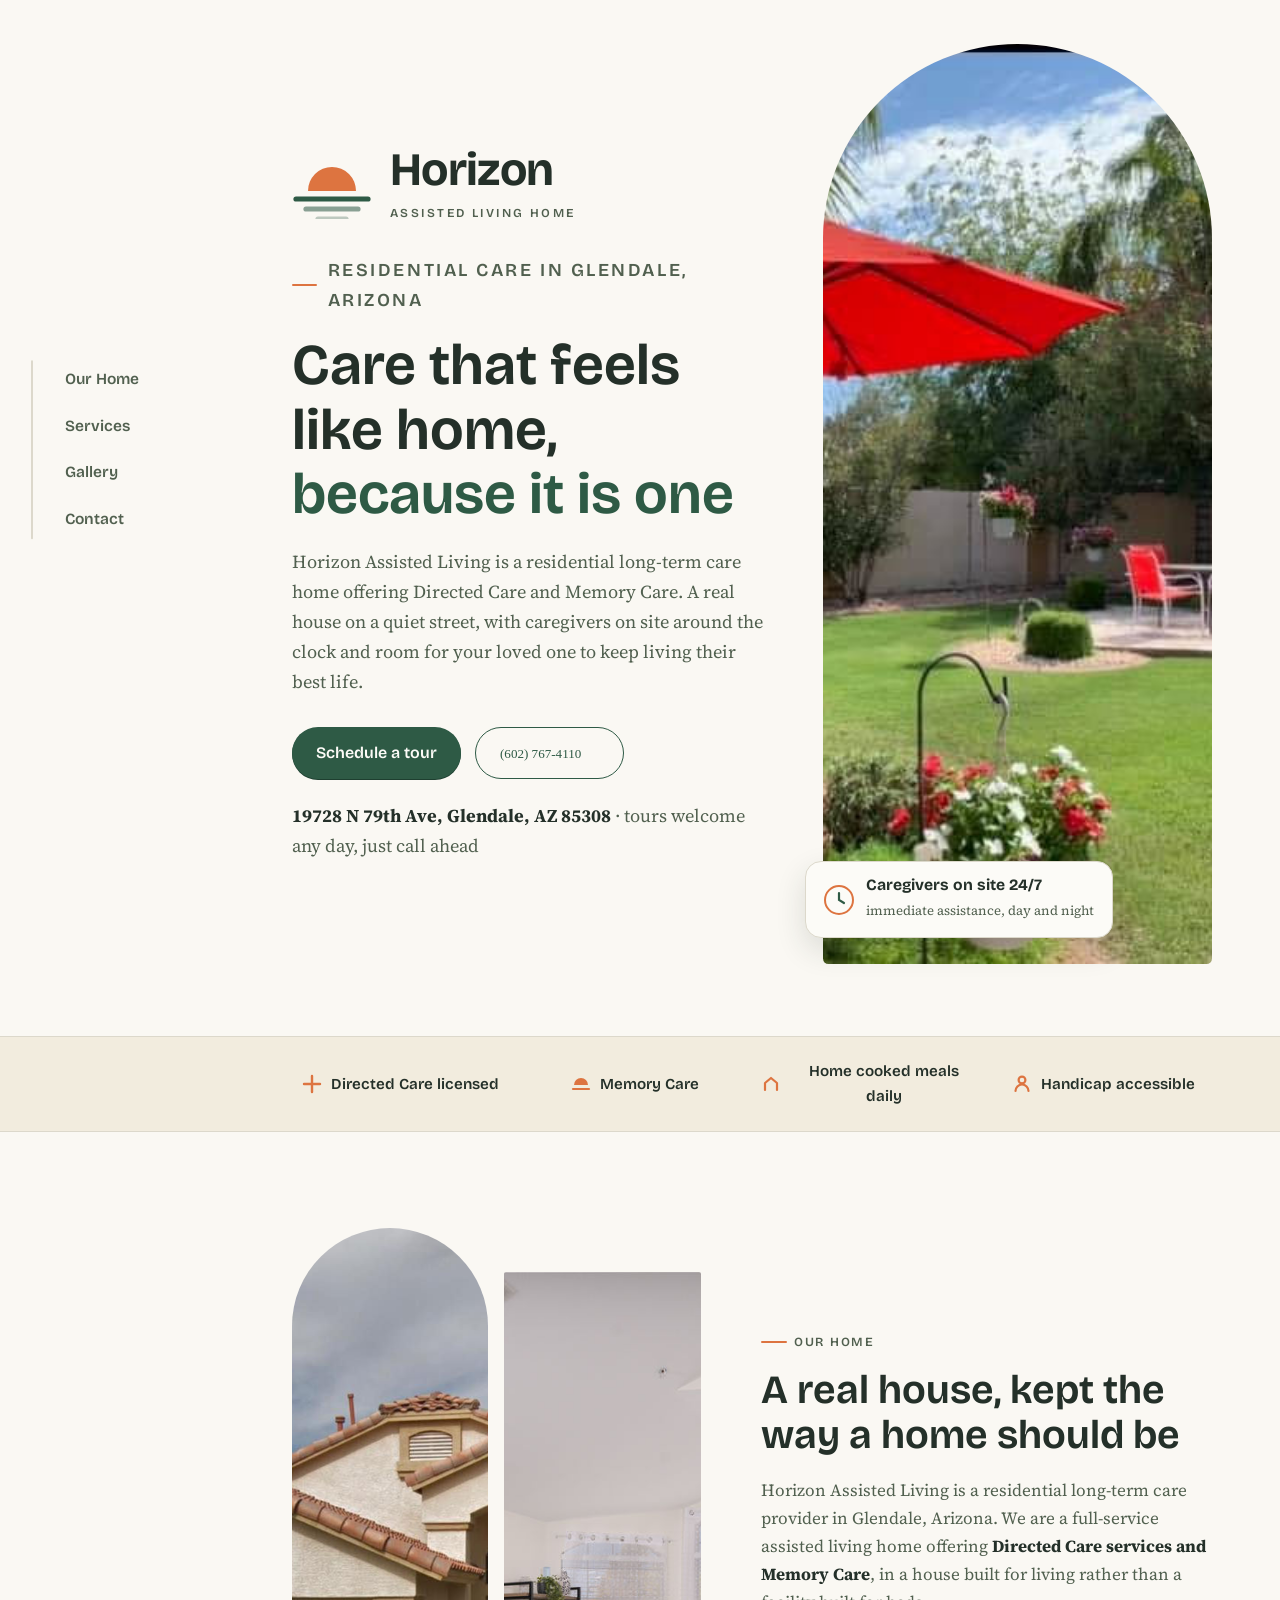
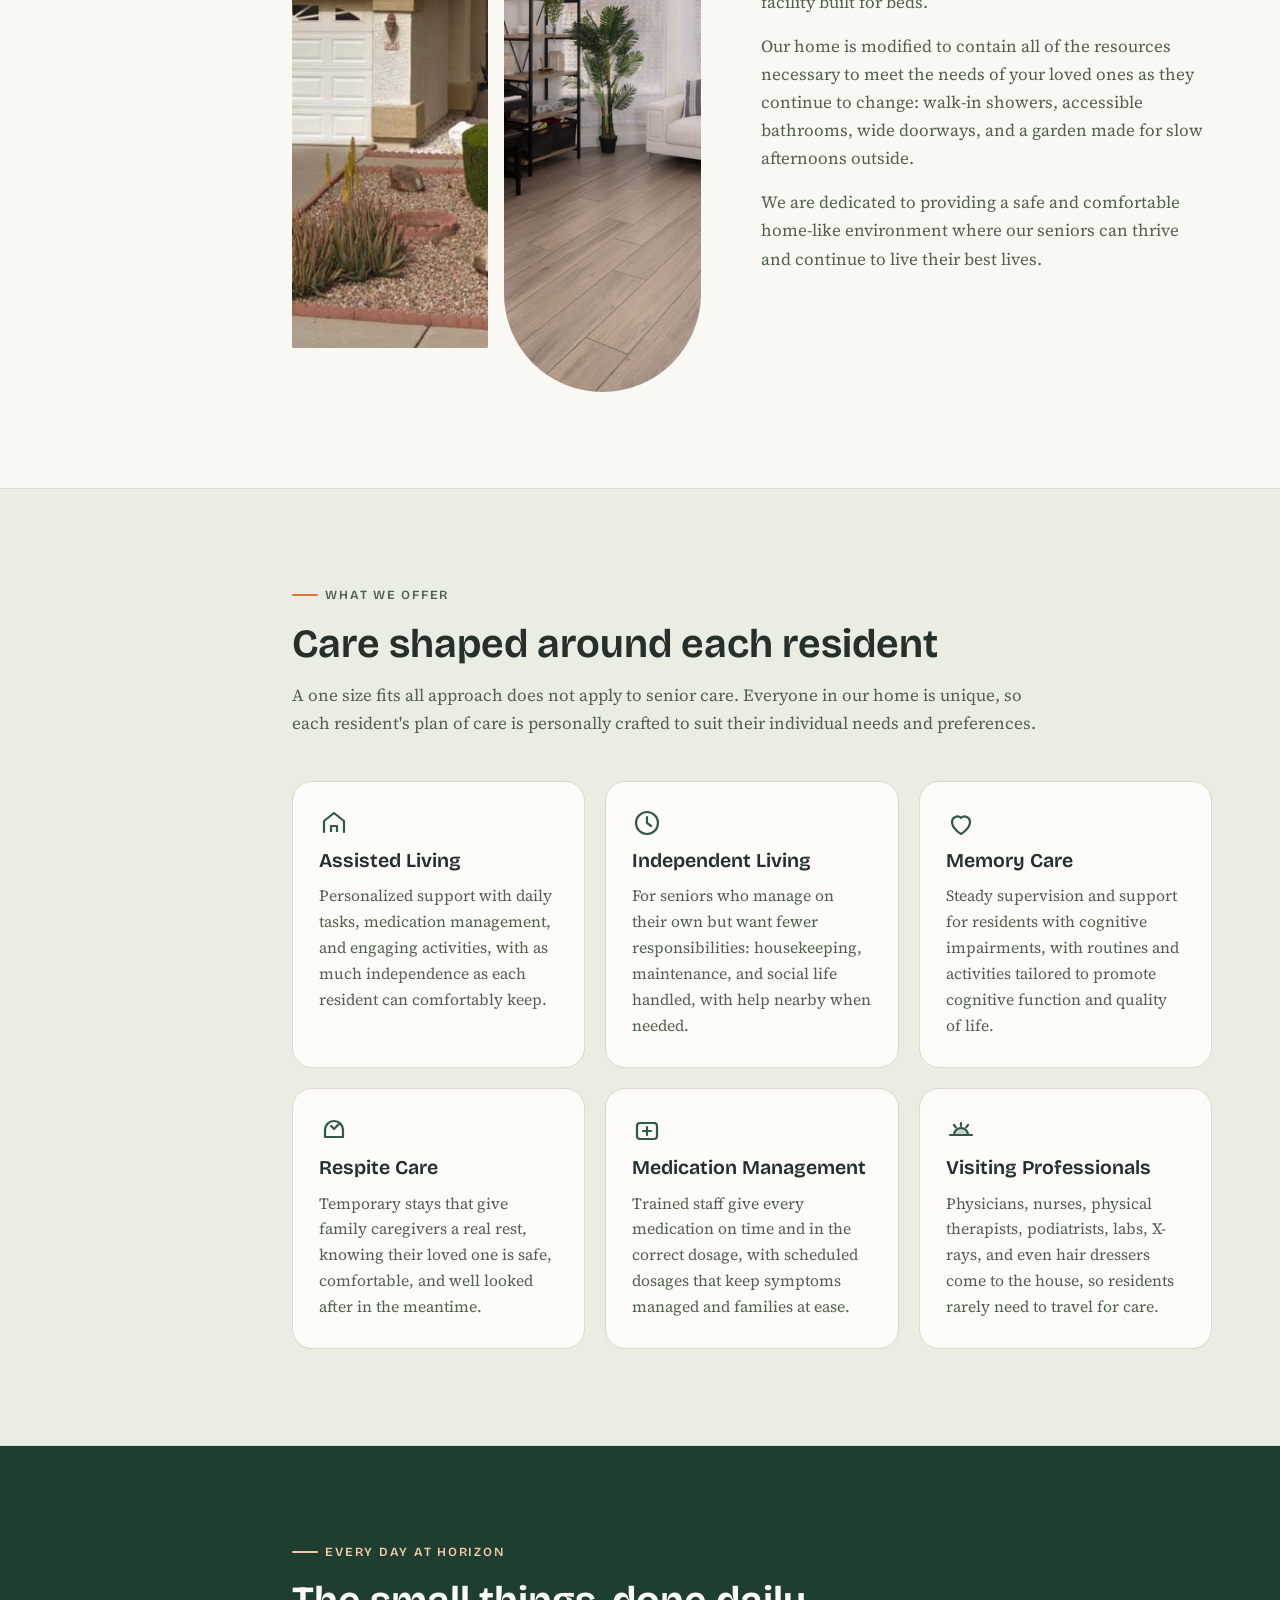
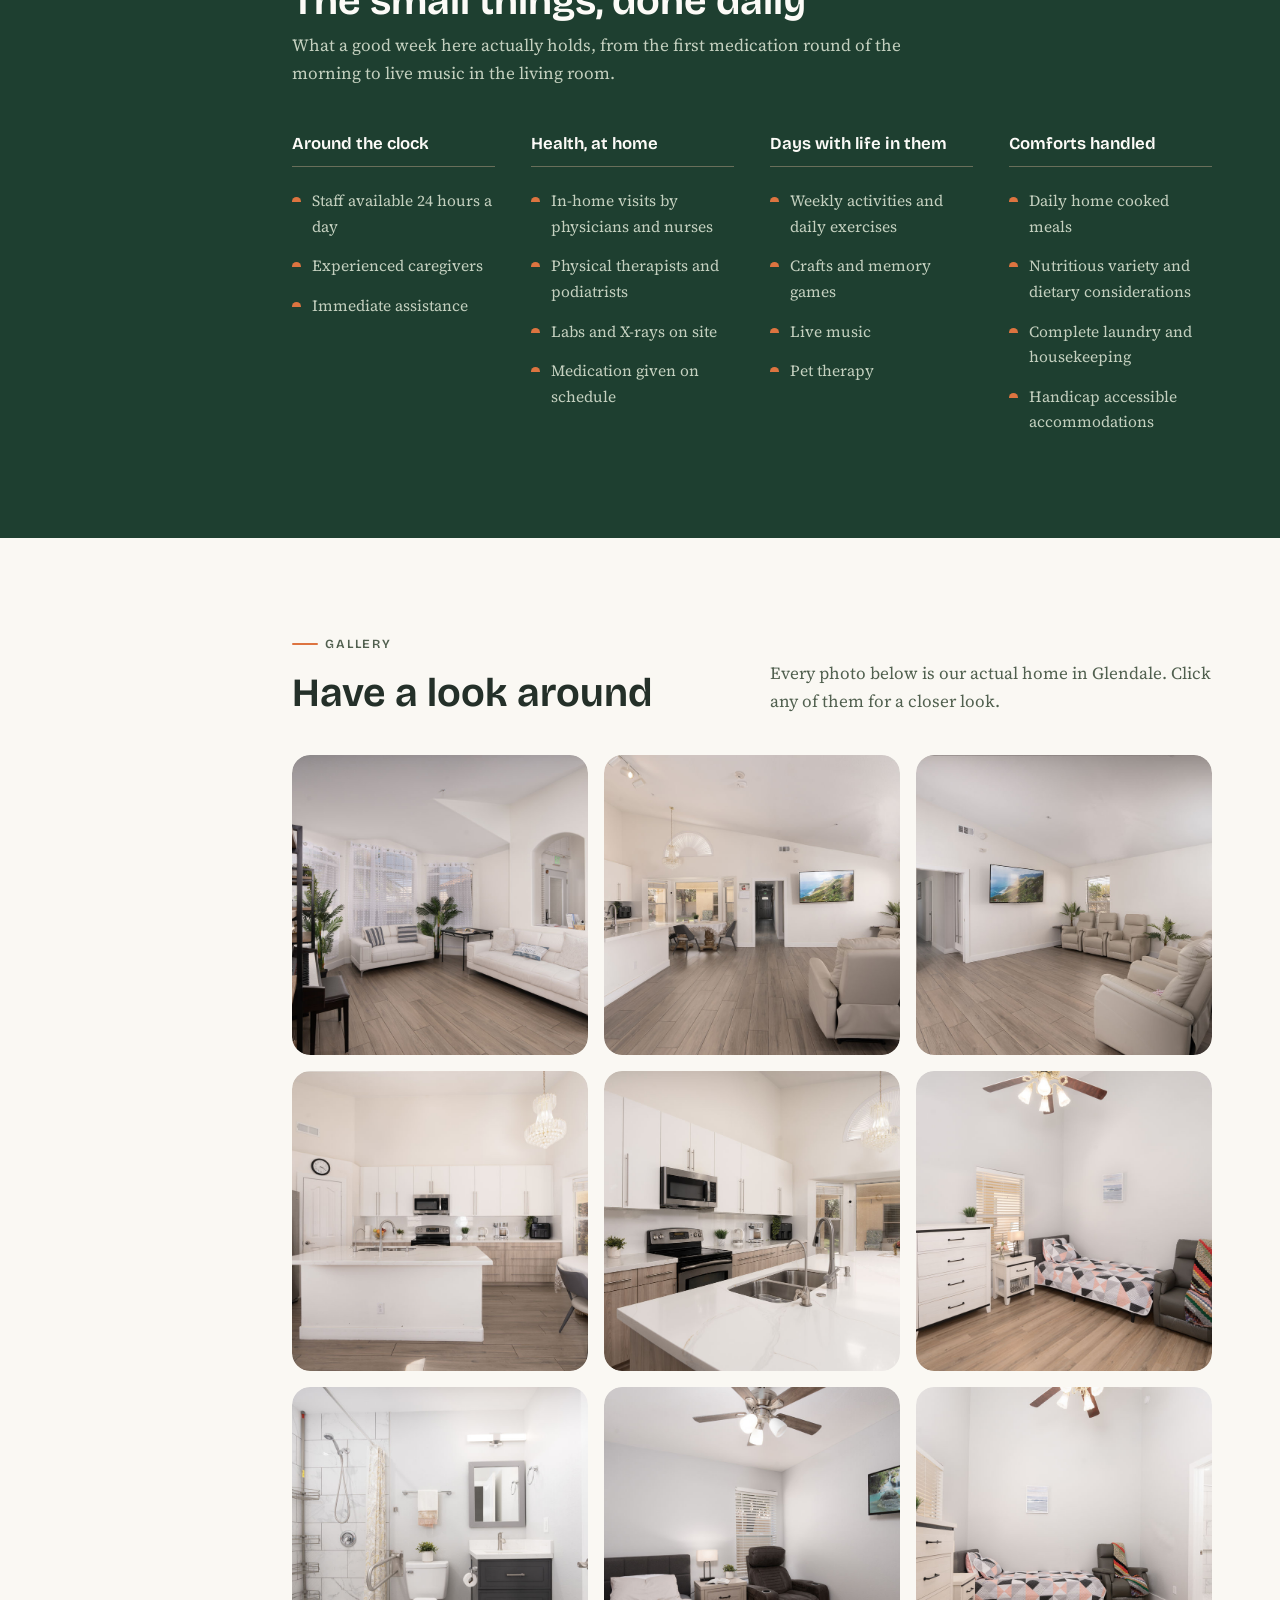
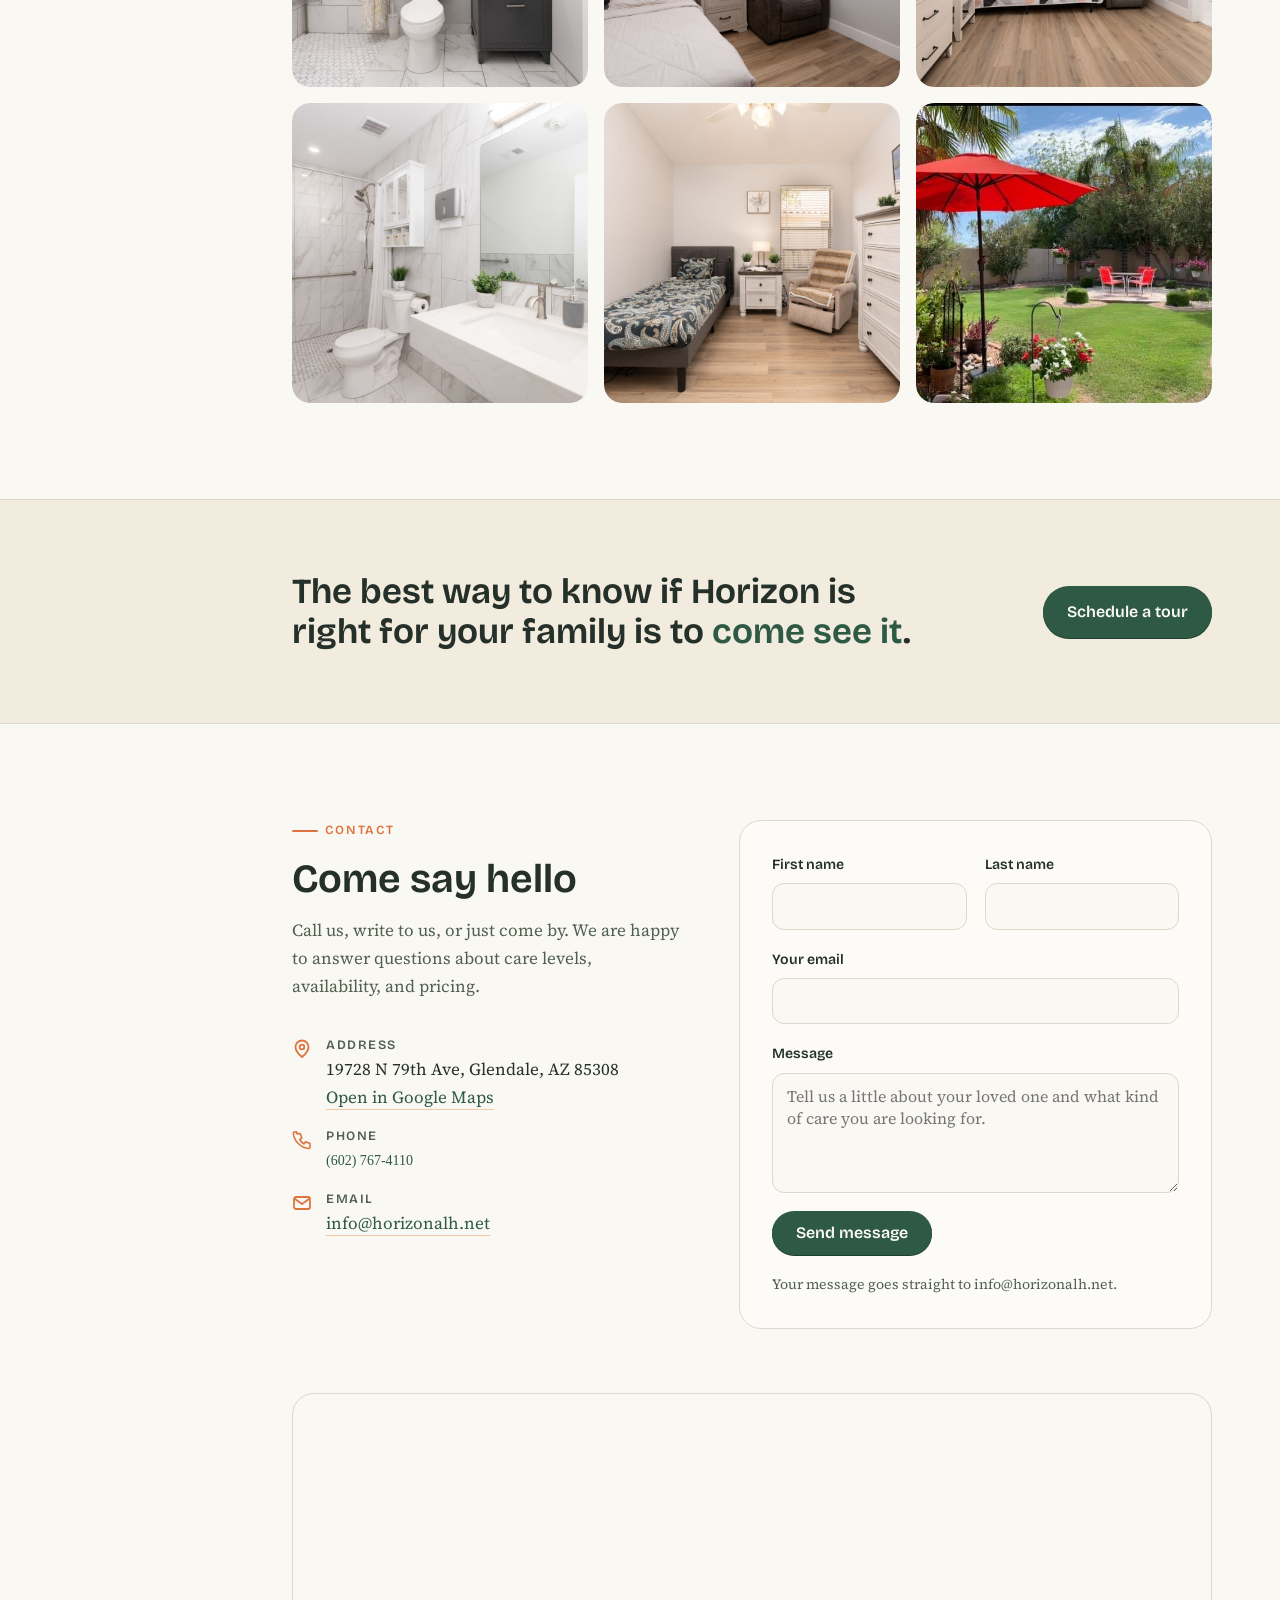
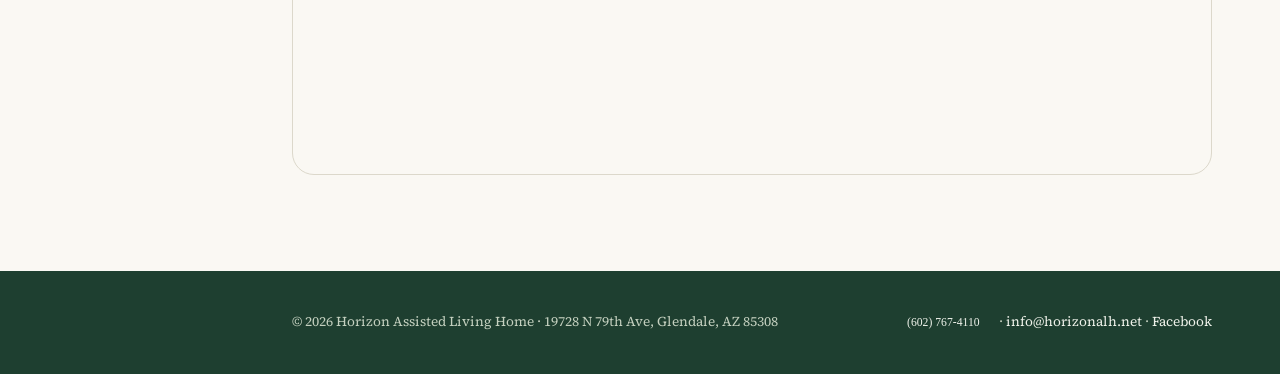
==== index.html @ e5fd784d "Replace the top bar with a plain left-margin section nav The horizontal header is gone entirely. The" ====
<!DOCTYPE html>
<html lang="en">
<head>
<meta charset="utf-8">
<meta name="viewport" content="width=device-width, initial-scale=1">
<title>Horizon Assisted Living Home</title>
<meta name="description" content="Horizon Assisted Living is a residential long-term care home in Glendale, Arizona offering Directed Care, Memory Care, and Respite Care. Caregivers on site 24 hours a day. Call us to schedule a tour.">
<link rel="preconnect" href="https://fonts.googleapis.com">
<link rel="preconnect" href="https://fonts.gstatic.com" crossorigin>
<link rel="stylesheet" href="https://fonts.googleapis.com/css2?family=Bricolage+Grotesque:opsz,wght@12..96,400..800&family=Source+Serif+4:ital,opsz,wght@0,8..60,400..600;1,8..60,400..600&display=swap">
<style>
:root{
  --paper:#FAF8F3;
  --ink:#243029;
  --ink-soft:#51604F;
  --pine:#2E5A45;
  --pine-deep:#1E3F30;
  --sage:#E9EDE2;
  --sand:#F2ECDE;
  --sun:#DD7440;
  --sun-soft:#F4C9A8;
  --line:#DCD8CB;
  --display:"Bricolage Grotesque",Georgia,serif;
  --serif:"Source Serif 4",Georgia,"Times New Roman",serif;
}
*{box-sizing:border-box;margin:0;padding:0}
html{scroll-behavior:smooth}
body{
  background:var(--paper);
  color:var(--ink);
  font-family:var(--serif);
  font-size:1.0625rem;
  line-height:1.65;
}
img{max-width:100%;display:block}
a{color:var(--pine)}
h1,h2,h3{font-family:var(--display);line-height:1.12;text-wrap:balance;font-weight:640}
section{scroll-margin-top:28px}
.wrap{max-width:1120px;margin:0 auto;padding:0 24px}
.eyebrow{
  font-family:var(--display);font-size:.78rem;font-weight:600;
  text-transform:uppercase;letter-spacing:.14em;color:var(--sun);
  display:flex;align-items:center;gap:.6em;
}
.eyebrow::before{content:"";width:26px;height:2px;background:var(--sun);border-radius:2px}
.btn{
  display:inline-flex;align-items:center;gap:.55em;
  font-family:var(--display);font-weight:600;font-size:1rem;
  padding:.8em 1.5em;border-radius:999px;text-decoration:none;
  transition:transform .15s ease, box-shadow .15s ease;
}
.btn:hover{transform:translateY(-1px)}
.btn:focus-visible{outline:3px solid var(--sun);outline-offset:2px}
.btn-solid{background:var(--pine);color:#FCFBF7;box-shadow:0 1px 0 var(--pine-deep)}
.btn-solid:hover{background:var(--pine-deep)}
.btn-ghost{color:var(--pine);border:1.5px solid var(--pine)}
.btn-ghost:hover{background:var(--sage)}

/* section rail */
.rail{
  display:flex;flex-wrap:wrap;gap:22px;margin-top:32px;
}
.rail-progress{display:none}
.rail a{
  position:relative;
  font-family:var(--display);font-weight:600;font-size:.94rem;
  color:var(--ink-soft);text-decoration:none;white-space:nowrap;
  background:none;border:0;padding:4px 0;
  transition:color .2s ease,background-color .2s ease,box-shadow .2s ease;
}
.rail a:hover{color:var(--ink)}
.rail a.active{color:var(--pine)}
.rail a:focus-visible{outline:3px solid var(--sun);outline-offset:2px}

@media (min-width:1101px){
  .wrap{
    max-width:min(1120px,calc(100% - 312px));
    margin-left:max(268px,calc((100% - 1120px)/2));
    margin-right:auto;
  }
  .rail{
    position:fixed;z-index:40;
    left:clamp(20px,2.4vw,44px);top:50%;transform:translateY(-50%);
    display:grid;gap:3px;width:190px;margin:0;
    padding:2px 0 2px 20px;
  }
  .rail a{
    padding:9px 0 9px 14px;font-size:.97rem;
  }
  .rail a.active{color:var(--pine);box-shadow:inset 3px 0 0 var(--sun)}
  .rail-progress{
    display:block;position:absolute;left:0;top:4px;bottom:4px;
    width:2px;background:var(--line);border-radius:2px;overflow:hidden;
  }
  .rail-progress i{
    display:block;width:100%;height:100%;background:var(--sun);
    transform:scaleY(0);transform-origin:50% 0;transition:transform .12s linear;
  }
}

/* hero brand lockup */
.hero-brand{
  display:inline-flex;align-items:center;gap:18px;
  text-decoration:none;color:var(--ink);margin-bottom:32px;
}
.hero-brand svg{flex:none}
.hero-brand-name{
  display:block;font-family:var(--display);font-weight:700;
  font-size:clamp(2rem,3.7vw,2.9rem);line-height:1.02;letter-spacing:-.015em;
}
.hero-brand-sub{
  display:block;font-family:var(--display);font-weight:600;
  font-size:clamp(.7rem,.95vw,.84rem);text-transform:uppercase;
  letter-spacing:.2em;color:var(--ink-soft);margin-top:9px;
}
@media (max-width:560px){
  .hero-brand{gap:14px;margin-bottom:26px}
  .hero-brand svg{width:62px;height:auto}
}

/* hero */
.hero{padding:44px 0 72px}
.hero-grid{display:grid;grid-template-columns:1.1fr .9fr;gap:56px;align-items:center}
.hero h1{font-size:clamp(2.3rem,4.6vw,3.6rem);margin:18px 0 20px}
.hero h1 em{font-style:normal;color:var(--pine)}
.hero p{max-width:34em;color:var(--ink-soft);font-size:1.14rem}
.hero-ctas{display:flex;flex-wrap:wrap;gap:14px;margin-top:30px}
.hero-note{margin-top:22px;font-size:.95rem;color:var(--ink-soft)}
.hero-note strong{color:var(--ink)}
.hero-photo{position:relative}
.hero-photo img{
  width:100%;aspect-ratio:4/4.6;object-fit:cover;
  border-radius:999px 999px 28px 28px;
}
.badge{
  position:absolute;left:-18px;bottom:26px;
  background:#FCFBF7;border:1px solid var(--line);border-radius:16px;
  padding:14px 18px;display:flex;gap:12px;align-items:center;
  box-shadow:0 12px 30px rgba(36,48,41,.14);
}
.badge b{font-family:var(--display);font-size:.98rem;display:block;line-height:1.2}
.badge span{font-size:.82rem;color:var(--ink-soft)}
@media (max-width:820px){
  .hero-grid{grid-template-columns:1fr;gap:40px}
  .hero-photo img{aspect-ratio:4/3.4}
  .badge{left:12px}
}

/* trust strip */
.strip{background:var(--sand);border-block:1px solid var(--line)}
.strip .wrap{
  display:grid;grid-template-columns:repeat(4,1fr);gap:18px;padding-block:22px;
}
.strip div{
  font-family:var(--display);font-weight:600;font-size:.95rem;
  display:flex;align-items:center;gap:.6em;justify-content:center;text-align:center;
}
.strip svg{flex:none;color:var(--sun)}
@media (max-width:820px){.strip .wrap{grid-template-columns:repeat(2,1fr)}}

/* about */
.about{padding:96px 0}
.about-grid{display:grid;grid-template-columns:.95fr 1.05fr;gap:60px;align-items:center}
.about h2{font-size:clamp(1.8rem,3.2vw,2.5rem);margin:16px 0 18px}
.about p{color:var(--ink-soft);margin-bottom:16px;max-width:36em}
.about p strong{color:var(--ink)}
.about-photos{display:grid;grid-template-columns:1fr 1fr;gap:16px;align-items:start}
.about-photos img{border-radius:20px;object-fit:cover;width:100%}
.about-photos img:first-child{aspect-ratio:3/3.6;border-radius:999px 999px 20px 20px}
.about-photos img:last-child{aspect-ratio:3/3.6;margin-top:44px;border-radius:20px 20px 999px 999px}
@media (max-width:820px){.about-grid{grid-template-columns:1fr;gap:40px}.about{padding:72px 0}}

/* services */
.services{background:var(--sage);border-block:1px solid var(--line);padding:96px 0}
.services-head{max-width:44em;margin-bottom:44px}
.services h2{font-size:clamp(1.8rem,3.2vw,2.5rem);margin:16px 0 14px}
.services-head p{color:var(--ink-soft)}
.cards{display:grid;grid-template-columns:repeat(3,1fr);gap:20px}
.card{
  background:#FCFBF7;border:1px solid var(--line);border-radius:20px;
  padding:26px 26px 28px;display:flex;flex-direction:column;gap:12px;
}
.card svg{color:var(--pine)}
.card h3{font-size:1.22rem}
.card p{font-size:.98rem;color:var(--ink-soft)}
.card.wide{grid-column:span 1}
@media (max-width:960px){.cards{grid-template-columns:repeat(2,1fr)}}
@media (max-width:640px){.cards{grid-template-columns:1fr}.services{padding:72px 0}}

/* daily life */
.daily{background:var(--pine-deep);color:#EFF2EA;padding:96px 0}
.daily .eyebrow{color:var(--sun-soft)}
.daily .eyebrow::before{background:var(--sun-soft)}
.daily h2{font-size:clamp(1.8rem,3.2vw,2.5rem);margin:16px 0 8px;color:#FCFBF7}
.daily-lead{color:#C4D0BF;max-width:40em;margin-bottom:48px}
.daily-cols{display:grid;grid-template-columns:repeat(4,1fr);gap:36px}
.daily-cols h3{
  font-size:1.05rem;color:#FCFBF7;margin-bottom:14px;padding-bottom:12px;
  border-bottom:1px solid rgba(244,201,168,.35);
}
.daily-cols ul{list-style:none}
.daily-cols li{
  padding:7px 0 7px 20px;position:relative;font-size:.97rem;color:#C4D0BF;
}
.daily-cols li::before{
  content:"";position:absolute;left:0;top:16px;width:9px;height:5px;
  border-radius:9px 9px 0 0;background:var(--sun);
}
@media (max-width:960px){.daily-cols{grid-template-columns:repeat(2,1fr)}}
@media (max-width:560px){.daily-cols{grid-template-columns:1fr}.daily{padding:72px 0}}

/* gallery */
.gallery{padding:96px 0}
.gallery-head{display:flex;align-items:end;justify-content:space-between;gap:24px;margin-bottom:40px}
.gallery h2{font-size:clamp(1.8rem,3.2vw,2.5rem);margin:16px 0 0}
.gallery-head p{color:var(--ink-soft);max-width:26em}
.masonry{display:grid;grid-template-columns:repeat(3,1fr);gap:16px}
.masonry button{
  border:0;padding:0;background:none;cursor:pointer;border-radius:18px;overflow:hidden;
}
.masonry button:focus-visible{outline:3px solid var(--sun);outline-offset:3px}
.masonry img{
  width:100%;aspect-ratio:4/3;object-fit:cover;border-radius:18px;
  transition:transform .35s ease;
}
.masonry button:hover img{transform:scale(1.035)}
@media (max-width:820px){.masonry{grid-template-columns:repeat(2,1fr)}.gallery{padding:72px 0}}
dialog{
  border:0;border-radius:18px;padding:0;background:transparent;
  max-width:min(92vw,1000px);
}
dialog::backdrop{background:rgba(30,40,33,.82)}
dialog img{border-radius:18px;max-height:86vh;width:auto;max-width:100%;margin:0 auto}

/* cta band */
.band{background:var(--sand);border-block:1px solid var(--line);padding:72px 0}
.band .wrap{display:flex;align-items:center;justify-content:space-between;gap:32px;flex-wrap:wrap}
.band h2{font-size:clamp(1.6rem,2.8vw,2.2rem);max-width:18em}
.band h2 span{color:var(--pine)}
@media (max-width:640px){.band{padding:56px 0}}

/* contact */
.contact{padding:96px 0}
.contact h2{font-size:clamp(1.8rem,3.2vw,2.5rem);margin:16px 0 14px}
.contact-grid{display:grid;grid-template-columns:.9fr 1.1fr;gap:60px}
.contact-lead{color:var(--ink-soft);max-width:30em;margin-bottom:34px}
.info{display:grid;gap:14px}
.info a{color:var(--pine);text-decoration:none;border-bottom:1px solid var(--sun-soft)}
.info a:hover{border-bottom-color:var(--sun)}
.info-row{display:flex;gap:14px;align-items:flex-start}
.info-row svg{flex:none;margin-top:5px;color:var(--sun)}
.info-row b{font-family:var(--display);font-size:.8rem;text-transform:uppercase;letter-spacing:.12em;display:block;color:var(--ink-soft);font-weight:600}
form{
  background:#FCFBF7;border:1px solid var(--line);border-radius:22px;padding:32px;
  display:grid;grid-template-columns:1fr 1fr;gap:18px;
}
form label{font-family:var(--display);font-weight:600;font-size:.88rem;display:grid;gap:7px}
form label.full{grid-column:1/-1}
form input,form textarea{
  font-family:var(--serif);font-size:1rem;color:var(--ink);
  background:var(--paper);border:1px solid var(--line);border-radius:12px;
  padding:.7em .9em;width:100%;
}
form input:focus,form textarea:focus{outline:2px solid var(--pine);border-color:var(--pine)}
form textarea{resize:vertical;min-height:120px}
form .btn{justify-self:start;grid-column:1/-1;border:0;cursor:pointer}
.form-note{grid-column:1/-1;font-size:.88rem;color:var(--ink-soft)}
@media (max-width:820px){.contact-grid{grid-template-columns:1fr;gap:44px}.contact{padding:72px 0}}
@media (max-width:560px){form{grid-template-columns:1fr;padding:24px}}
.map-frame{margin-top:64px;border:1px solid var(--line);border-radius:22px;overflow:hidden}
.map-frame iframe{display:block;width:100%;height:380px;border:0}

/* footer */
footer{background:var(--pine-deep);color:#C4D0BF;padding:40px 0}
footer .wrap{display:flex;align-items:center;justify-content:space-between;gap:20px;flex-wrap:wrap}
footer a{color:#EFF2EA;text-decoration:none}
footer a:hover{text-decoration:underline}
footer small{font-size:.85rem}

.tel-img{height:1.05em;width:auto;display:inline-block;vertical-align:-0.18em}
.tel-img-sm{height:1.15em;vertical-align:-0.25em}
@media (prefers-reduced-motion:reduce){
  html{scroll-behavior:auto}
  .btn,.masonry img,.rail a,.rail-progress i{transition:none}
}
</style>
</head>
<body>


<main id="top">

  <section class="hero">
    <div class="wrap hero-grid">
      <div>
        <a class="hero-brand" href="#top" aria-label="Horizon Assisted Living Home">
          <svg width="80" height="68" viewBox="0 0 40 34" fill="none" aria-hidden="true">
            <path d="M8 20a12 12 0 0 1 24 0Z" fill="#DD7440"/>
            <path d="M2 24h36" stroke="#2E5A45" stroke-width="2.6" stroke-linecap="round"/>
            <path d="M7 29h26" stroke="#2E5A45" stroke-width="2.6" stroke-linecap="round" opacity=".55"/>
            <path d="M13 34h14" stroke="#2E5A45" stroke-width="2.6" stroke-linecap="round" opacity=".3"/>
      </svg>
          <span>
            <span class="hero-brand-name">Horizon</span>
            <span class="hero-brand-sub">Assisted Living Home</span>
          </span>
        </a>
        <p class="eyebrow">Residential care in Glendale, Arizona</p>
        <h1>Care that feels like home, <em>because it is one</em></h1>
        <p>Horizon Assisted Living is a residential long-term care home offering Directed Care and Memory Care. A real house on a quiet street, with caregivers on site around the clock and room for your loved one to keep living their best life.</p>
        <div class="hero-ctas">
          <a class="btn btn-solid" href="#contact">Schedule a tour</a>
          <a class="btn btn-ghost tel-link" href="#call" aria-label="Call Horizon Assisted Living"><img class="tel-img" src="[data-uri]" alt="Call us"></a>
        </div>
        <p class="hero-note"><strong>19728 N 79th Ave, Glendale, AZ 85308</strong> &middot; tours welcome any day, just call ahead</p>
        <nav class="rail" aria-label="Sections">
          <span class="rail-progress" aria-hidden="true"><i id="scroll-progress"></i></span>
          <a href="#about">Our Home</a>
          <a href="#services">Services</a>
          <a href="#gallery">Gallery</a>
          <a href="#contact">Contact</a>
        </nav>
      </div>
      <div class="hero-photo">
        <img src="images/d95c2f_7fcc906389e7464fadb04c7044795a62.jpg" alt="The backyard garden at Horizon: a shaded patio table among flower beds and palm trees" width="800" height="920">
        <div class="badge">
          <svg width="30" height="30" viewBox="0 0 30 30" fill="none" aria-hidden="true">
            <circle cx="15" cy="15" r="14" stroke="#DD7440" stroke-width="2"/>
            <path d="M15 8v7l5 3" stroke="#2E5A45" stroke-width="2.2" stroke-linecap="round"/>
          </svg>
          <div><b>Caregivers on site 24/7</b><span>immediate assistance, day and night</span></div>
        </div>
      </div>
    </div>
  </section>

  <div class="strip" aria-label="Highlights">
    <div class="wrap">
      <div><svg width="20" height="20" viewBox="0 0 20 20" fill="none" aria-hidden="true"><path d="M10 2v16M2 10h16" stroke="currentColor" stroke-width="2.4" stroke-linecap="round"/></svg>Directed Care licensed</div>
      <div><svg width="20" height="20" viewBox="0 0 20 20" fill="none" aria-hidden="true"><path d="M3 11a7 7 0 0 1 14 0Z" fill="currentColor"/><path d="M2 15h16" stroke="currentColor" stroke-width="2.2" stroke-linecap="round"/></svg>Memory Care</div>
      <div><svg width="20" height="20" viewBox="0 0 20 20" fill="none" aria-hidden="true"><path d="M4 16V9l6-5 6 5v7" stroke="currentColor" stroke-width="2.2" stroke-linecap="round" stroke-linejoin="round"/></svg>Home cooked meals daily</div>
      <div><svg width="20" height="20" viewBox="0 0 20 20" fill="none" aria-hidden="true"><circle cx="10" cy="6" r="3.4" stroke="currentColor" stroke-width="2.2"/><path d="M3.5 17a6.5 6.5 0 0 1 13 0" stroke="currentColor" stroke-width="2.2" stroke-linecap="round"/></svg>Handicap accessible</div>
    </div>
  </div>

  <section class="about" id="about">
    <div class="wrap about-grid">
      <div class="about-photos">
        <img src="images/d95c2f_895de3824c544cb294f5c0589e330dcd.jpg" alt="The front of the house: a single-story Arizona home with palm trees and tended gardens" width="600" height="720" loading="lazy">
        <img src="images/d95c2f_052934d73ebb43c8b9b4aedeec84de40.jpg" alt="A bright living room with a piano, bookshelves, and comfortable seating" width="600" height="720" loading="lazy">
      </div>
      <div>
        <p class="eyebrow">Our home</p>
        <h2>A real house, kept the way a home should be</h2>
        <p>Horizon Assisted Living is a residential long-term care provider in Glendale, Arizona. We are a full-service assisted living home offering <strong>Directed Care services and Memory Care</strong>, in a house built for living rather than a facility built for beds.</p>
        <p>Our home is modified to contain all of the resources necessary to meet the needs of your loved ones as they continue to change: walk-in showers, accessible bathrooms, wide doorways, and a garden made for slow afternoons outside.</p>
        <p>We are dedicated to providing a safe and comfortable home-like environment where our seniors can thrive and continue to live their best lives.</p>
      </div>
    </div>
  </section>

  <section class="services" id="services">
    <div class="wrap">
      <div class="services-head">
        <p class="eyebrow">What we offer</p>
        <h2>Care shaped around each resident</h2>
        <p>A one size fits all approach does not apply to senior care. Everyone in our home is unique, so each resident's plan of care is personally crafted to suit their individual needs and preferences.</p>
      </div>
      <div class="cards">
        <div class="card">
          <svg width="30" height="30" viewBox="0 0 30 30" fill="none" aria-hidden="true"><path d="M5 24V13l10-8 10 8v11" stroke="currentColor" stroke-width="2.2" stroke-linecap="round" stroke-linejoin="round"/><path d="M12 24v-6h6v6" stroke="currentColor" stroke-width="2.2" stroke-linejoin="round"/></svg>
          <h3>Assisted Living</h3>
          <p>Personalized support with daily tasks, medication management, and engaging activities, with as much independence as each resident can comfortably keep.</p>
        </div>
        <div class="card">
          <svg width="30" height="30" viewBox="0 0 30 30" fill="none" aria-hidden="true"><circle cx="15" cy="15" r="11" stroke="currentColor" stroke-width="2.2"/><path d="M15 9v6l4 3" stroke="currentColor" stroke-width="2.2" stroke-linecap="round"/></svg>
          <h3>Independent Living</h3>
          <p>For seniors who manage on their own but want fewer responsibilities: housekeeping, maintenance, and social life handled, with help nearby when needed.</p>
        </div>
        <div class="card">
          <svg width="30" height="30" viewBox="0 0 30 30" fill="none" aria-hidden="true"><path d="M15 26s-9-5.5-9-12a5.5 5.5 0 0 1 9-4.2A5.5 5.5 0 0 1 24 14c0 6.5-9 12-9 12Z" stroke="currentColor" stroke-width="2.2" stroke-linejoin="round"/></svg>
          <h3>Memory Care</h3>
          <p>Steady supervision and support for residents with cognitive impairments, with routines and activities tailored to promote cognitive function and quality of life.</p>
        </div>
        <div class="card">
          <svg width="30" height="30" viewBox="0 0 30 30" fill="none" aria-hidden="true"><path d="M6 15a9 9 0 0 1 18 0v7H6Z" stroke="currentColor" stroke-width="2.2" stroke-linejoin="round"/><path d="M12 11l3 3 5-5" stroke="currentColor" stroke-width="2.2" stroke-linecap="round" stroke-linejoin="round"/></svg>
          <h3>Respite Care</h3>
          <p>Temporary stays that give family caregivers a real rest, knowing their loved one is safe, comfortable, and well looked after in the meantime.</p>
        </div>
        <div class="card">
          <svg width="30" height="30" viewBox="0 0 30 30" fill="none" aria-hidden="true"><rect x="5" y="8" width="20" height="16" rx="3" stroke="currentColor" stroke-width="2.2"/><path d="M15 12v8M11 16h8" stroke="currentColor" stroke-width="2.2" stroke-linecap="round"/></svg>
          <h3>Medication Management</h3>
          <p>Trained staff give every medication on time and in the correct dosage, with scheduled dosages that keep symptoms managed and families at ease.</p>
        </div>
        <div class="card">
          <svg width="30" height="30" viewBox="0 0 30 30" fill="none" aria-hidden="true"><path d="M4 20h22" stroke="currentColor" stroke-width="2.2" stroke-linecap="round"/><path d="M8 20a7 7 0 0 1 14 0" fill="currentColor" opacity=".25"/><path d="M8 20a7 7 0 0 1 14 0" stroke="currentColor" stroke-width="2.2"/><path d="M15 8v3M22 10l-1.8 2.4M8 10l1.8 2.4" stroke="currentColor" stroke-width="2.2" stroke-linecap="round"/></svg>
          <h3>Visiting Professionals</h3>
          <p>Physicians, nurses, physical therapists, podiatrists, labs, X-rays, and even hair dressers come to the house, so residents rarely need to travel for care.</p>
        </div>
      </div>
    </div>
  </section>

  <section class="daily">
    <div class="wrap">
      <p class="eyebrow">Every day at Horizon</p>
      <h2>The small things, done daily</h2>
      <p class="daily-lead">What a good week here actually holds, from the first medication round of the morning to live music in the living room.</p>
      <div class="daily-cols">
        <div>
          <h3>Around the clock</h3>
          <ul>
            <li>Staff available 24 hours a day</li>
            <li>Experienced caregivers</li>
            <li>Immediate assistance</li>
          </ul>
        </div>
        <div>
          <h3>Health, at home</h3>
          <ul>
            <li>In-home visits by physicians and nurses</li>
            <li>Physical therapists and podiatrists</li>
            <li>Labs and X-rays on site</li>
            <li>Medication given on schedule</li>
          </ul>
        </div>
        <div>
          <h3>Days with life in them</h3>
          <ul>
            <li>Weekly activities and daily exercises</li>
            <li>Crafts and memory games</li>
            <li>Live music</li>
            <li>Pet therapy</li>
          </ul>
        </div>
        <div>
          <h3>Comforts handled</h3>
          <ul>
            <li>Daily home cooked meals</li>
            <li>Nutritious variety and dietary considerations</li>
            <li>Complete laundry and housekeeping</li>
            <li>Handicap accessible accommodations</li>
          </ul>
        </div>
      </div>
    </div>
  </section>

  <section class="gallery" id="gallery">
    <div class="wrap">
      <div class="gallery-head">
        <div>
          <p class="eyebrow">Gallery</p>
          <h2>Have a look around</h2>
        </div>
        <p>Every photo below is our actual home in Glendale. Click any of them for a closer look.</p>
      </div>
      <div class="masonry">
        <button type="button" data-full="images/d95c2f_95741efa760041f8a52a3c53429412ec.jpg"><img loading="lazy" src="images/d95c2f_95741efa760041f8a52a3c53429412ec.jpg" alt="Front sitting room with two white sofas and sheer curtains" width="400" height="300"></button>
        <button type="button" data-full="images/d95c2f_3d0ca0a2382241b395a2562c87e81c9e.jpg"><img loading="lazy" src="images/d95c2f_3d0ca0a2382241b395a2562c87e81c9e.jpg" alt="Open kitchen and family room with recliner seating" width="400" height="300"></button>
        <button type="button" data-full="images/d95c2f_6427a44b5c8143f9a9df495693935b64.jpg"><img loading="lazy" src="images/d95c2f_6427a44b5c8143f9a9df495693935b64.jpg" alt="Family room with a row of power recliners facing the television" width="400" height="300"></button>
        <button type="button" data-full="images/d95c2f_6aa8b723346841afb7b353e02fa3ad3d.jpg"><img loading="lazy" src="images/d95c2f_6aa8b723346841afb7b353e02fa3ad3d.jpg" alt="Kitchen with a large island and chandelier" width="400" height="300"></button>
        <button type="button" data-full="images/d95c2f_89beed65fb774f1f938fb6d3c5cda7c8.jpg"><img loading="lazy" src="images/d95c2f_89beed65fb774f1f938fb6d3c5cda7c8.jpg" alt="Kitchen counters and appliances" width="400" height="300"></button>
        <button type="button" data-full="images/d95c2f_9413f26ff4184d8a84565851c3dca7e4.jpg"><img loading="lazy" src="images/d95c2f_9413f26ff4184d8a84565851c3dca7e4.jpg" alt="Resident bedroom with a quilted bed and recliner" width="400" height="300"></button>
        <button type="button" data-full="images/d95c2f_356f411ea201436384296fe48f241a00.jpg"><img loading="lazy" src="images/d95c2f_356f411ea201436384296fe48f241a00.jpg" alt="Resident bedroom with television and dresser" width="400" height="300"></button>
        <button type="button" data-full="images/d95c2f_e71f2b954d5345e7a745e7b5141e52c0.jpg"><img loading="lazy" src="images/d95c2f_e71f2b954d5345e7a745e7b5141e52c0.jpg" alt="Bedroom with a recliner chair and wall-mounted television" width="400" height="300"></button>
        <button type="button" data-full="images/d95c2f_99cc33d893fa444f9c9f0878f932ba51.jpg"><img loading="lazy" src="images/d95c2f_99cc33d893fa444f9c9f0878f932ba51.jpg" alt="Bedroom with a view into the accessible walk-in shower" width="400" height="300"></button>
        <button type="button" data-full="images/d95c2f_b9d5e990201744f0ba9faa6644148fc1.jpg"><img loading="lazy" src="images/d95c2f_b9d5e990201744f0ba9faa6644148fc1.jpg" alt="Accessible bathroom with roll-in shower and grab bars" width="400" height="300"></button>
        <button type="button" data-full="images/d95c2f_0dbce48147594de8adb4bf39ee4d616a.jpg"><img loading="lazy" src="images/d95c2f_0dbce48147594de8adb4bf39ee4d616a.jpg" alt="Bathroom with walk-in shower, grab bars, and vanity" width="400" height="300"></button>
        <button type="button" data-full="images/d95c2f_7fcc906389e7464fadb04c7044795a62.jpg"><img loading="lazy" src="images/d95c2f_7fcc906389e7464fadb04c7044795a62.jpg" alt="Backyard garden with shaded patio seating" width="400" height="300"></button>
      </div>
    </div>
    <dialog id="lightbox" aria-label="Photo viewer">
      <img src="" alt="">
    </dialog>
  </section>

  <div class="band">
    <div class="wrap">
      <h2>The best way to know if Horizon is right for your family is to <span>come see it</span>.</h2>
      <a class="btn btn-solid" href="#contact">Schedule a tour</a>
    </div>
  </div>

  <section class="contact" id="contact">
    <div class="wrap contact-grid">
      <div>
        <p class="eyebrow">Contact</p>
        <h2>Come say hello</h2>
        <p class="contact-lead">Call us, write to us, or just come by. We are happy to answer questions about care levels, availability, and pricing.</p>
        <div class="info">
          <div class="info-row">
            <svg width="20" height="20" viewBox="0 0 20 20" fill="none" aria-hidden="true"><path d="M10 18s-6.5-5.3-6.5-10A6.5 6.5 0 0 1 10 1.5 6.5 6.5 0 0 1 16.5 8c0 4.7-6.5 10-6.5 10Z" stroke="currentColor" stroke-width="1.8"/><circle cx="10" cy="8" r="2.3" stroke="currentColor" stroke-width="1.8"/></svg>
            <div><b>Address</b>19728 N 79th Ave, Glendale, AZ 85308<br><a href="https://maps.google.com/?q=19728+N+79th+Ave,+Glendale,+AZ+85308" target="_blank" rel="noopener">Open in Google Maps</a></div>
          </div>
          <div class="info-row">
            <svg width="20" height="20" viewBox="0 0 20 20" fill="none" aria-hidden="true"><path d="M4 3h4l2 5-2.5 1.5a11 11 0 0 0 5 5L14 12l5 2v4a1.5 1.5 0 0 1-1.6 1.5C8.8 18.9 1.1 11.2.5 2.6A1.5 1.5 0 0 1 2 1h2Z" transform="scale(.9) translate(1 1)" stroke="currentColor" stroke-width="1.8" stroke-linejoin="round"/></svg>
            <div><b>Phone</b><a class="tel-link" href="#call" aria-label="Call Horizon Assisted Living" style="border:0"><img class="tel-img" src="[data-uri]" alt="Call us"></a></div>
          </div>
          <div class="info-row">
            <svg width="20" height="20" viewBox="0 0 20 20" fill="none" aria-hidden="true"><rect x="2" y="4" width="16" height="12" rx="2" stroke="currentColor" stroke-width="1.8"/><path d="m3 6 7 5 7-5" stroke="currentColor" stroke-width="1.8" stroke-linecap="round" stroke-linejoin="round"/></svg>
            <div><b>Email</b><a href="mailto:info@horizonalh.net">info@horizonalh.net</a></div>
          </div>
        </div>
      </div>
      <form id="contact-form">
        <label>First name<input name="first" autocomplete="given-name" required></label>
        <label>Last name<input name="last" autocomplete="family-name"></label>
        <label class="full">Your email<input type="email" name="email" autocomplete="email" required></label>
        <label class="full">Message<textarea name="message" required placeholder="Tell us a little about your loved one and what kind of care you are looking for."></textarea></label>
        <input type="text" name="_honey" style="display:none" tabindex="-1" autocomplete="off">
        <button class="btn btn-solid" type="submit">Send message</button>
        <p class="form-note">Your message goes straight to info@horizonalh.net.</p>
      </form>
    </div>
    <div class="wrap">
      <div class="map-frame">
        <iframe title="Horizon Assisted Living Home - 19728 N 79th Ave, Glendale, AZ 85308" loading="lazy" referrerpolicy="no-referrer-when-downgrade" src="https://www.google.com/maps?q=19728+N+79th+Ave%2C+Glendale%2C+AZ+85308&output=embed"></iframe>
      </div>
    </div>
  </section>

</main>

<footer>
  <div class="wrap">
    <small>&copy; <span id="year">2026</span> Horizon Assisted Living Home &middot; 19728 N 79th Ave, Glendale, AZ 85308</small>
    <small><a class="tel-link" href="#call" aria-label="Call Horizon Assisted Living"><img class="tel-img tel-img-sm" src="[data-uri]" alt="Call us"></a> &middot; <a href="mailto:info@horizonalh.net">info@horizonalh.net</a> &middot; <a href="https://www.facebook.com/horizonalh" target="_blank" rel="noopener">Facebook</a></small>
  </div>
</footer>

<script>
const rev = s => s.split('').reverse().join('');
const dialNum = '0114767' + '206' + '1+';
document.querySelectorAll('.tel-link').forEach(a => {
  a.addEventListener('click', e => { e.preventDefault(); location.href = 'tel:' + rev(dialNum); });
});
document.getElementById('year').textContent = new Date().getFullYear();

const box = document.getElementById('lightbox');
const boxImg = box.querySelector('img');
document.querySelectorAll('.masonry button').forEach(btn => {
  btn.addEventListener('click', () => {
    boxImg.src = btn.dataset.full;
    boxImg.alt = btn.querySelector('img').alt;
    box.showModal();
  });
});
box.addEventListener('click', () => box.close());

document.getElementById('contact-form').addEventListener('submit', async e => {
  e.preventDefault();
  const f = e.target;
  const sendBtn = f.querySelector('button[type="submit"]');
  const note = f.querySelector('.form-note');
  const fullName = (f.first.value + ' ' + f.last.value).trim();
  sendBtn.disabled = true;
  const restLabel = sendBtn.textContent;
  sendBtn.textContent = 'Sending...';
  try {
    const res = await fetch('https://formsubmit.co/ajax/info@horizonalh.net', {
      method: 'POST',
      headers: { 'Content-Type': 'application/json', 'Accept': 'application/json' },
      body: JSON.stringify({
        name: fullName,
        email: f.email.value,
        message: f.message.value,
        _subject: 'Website inquiry from ' + fullName,
        _template: 'table',
        _captcha: 'false',
        _honey: f._honey.value
      })
    });
    if (!res.ok) throw new Error('HTTP ' + res.status);
    f.reset();
    note.textContent = 'Thank you! Your message has been sent.';
  } catch (err) {
    note.textContent = 'The message could not be sent. Please email us directly at info@horizonalh.net.';
  }
  sendBtn.disabled = false;
  sendBtn.textContent = restLabel;
});
/* section rail: scroll progress + active section */
const navAnchors = Array.from(document.querySelectorAll('.rail a'));
const progress = document.getElementById('scroll-progress');
const spyTargets = navAnchors
  .map(a => ({ link: a, el: document.querySelector(a.getAttribute('href')) }))
  .filter(t => t.el);
let spyQueued = false;

function syncNav() {
  spyQueued = false;
  const y = window.scrollY;
  let current = null;
  for (const t of spyTargets) {
    if (t.el.getBoundingClientRect().top <= 140) current = t;
  }
  if (y + window.innerHeight >= document.documentElement.scrollHeight - 8) {
    current = spyTargets[spyTargets.length - 1];
  }
  navAnchors.forEach(a => {
    const on = current && a === current.link;
    a.classList.toggle('active', !!on);
    if (on) { a.setAttribute('aria-current', 'true'); } else { a.removeAttribute('aria-current'); }
  });

  if (progress) {
    const max = document.documentElement.scrollHeight - window.innerHeight;
    progress.style.transform = 'scaleY(' + (max > 0 ? Math.min(y / max, 1) : 0) + ')';
  }
}
function queueNavSync() {
  if (!spyQueued) { spyQueued = true; requestAnimationFrame(syncNav); }
}
window.addEventListener('scroll', queueNavSync, { passive: true });
window.addEventListener('resize', queueNavSync, { passive: true });
syncNav();
</script>

</body>
</html>
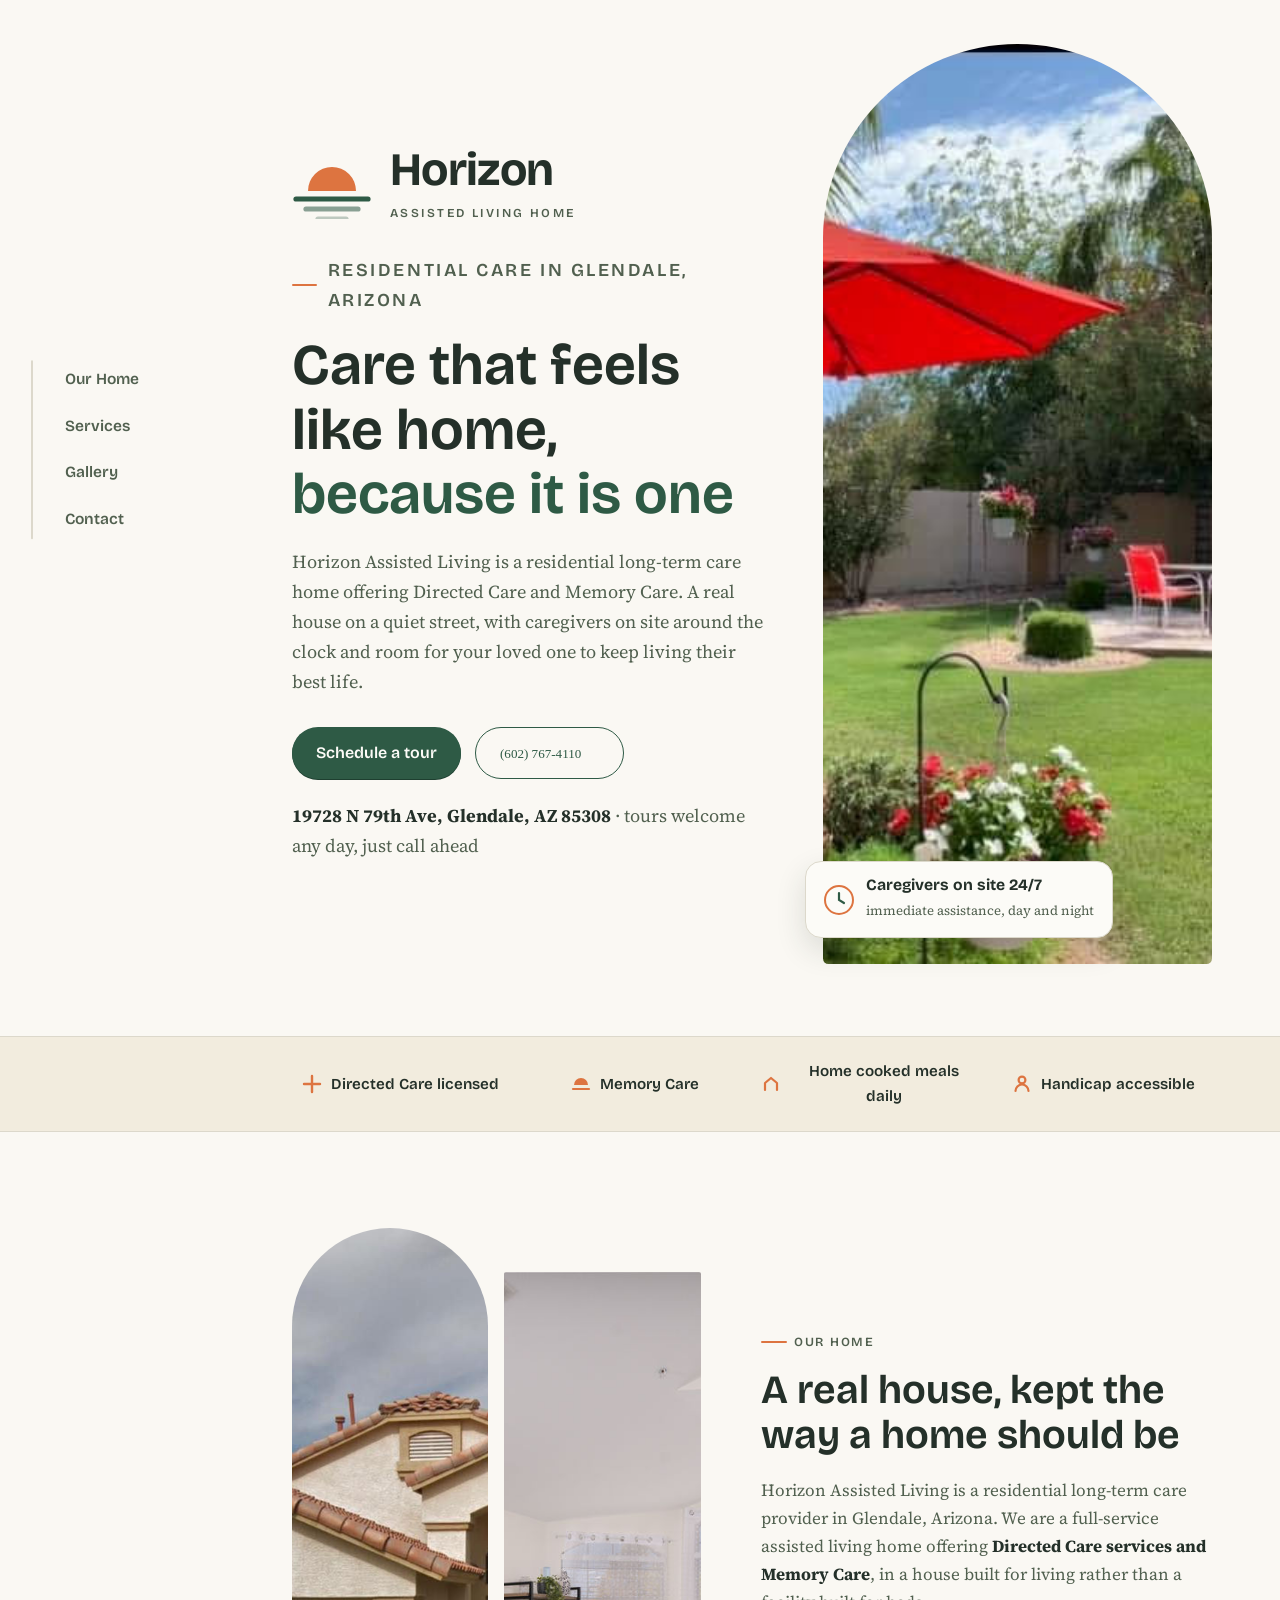
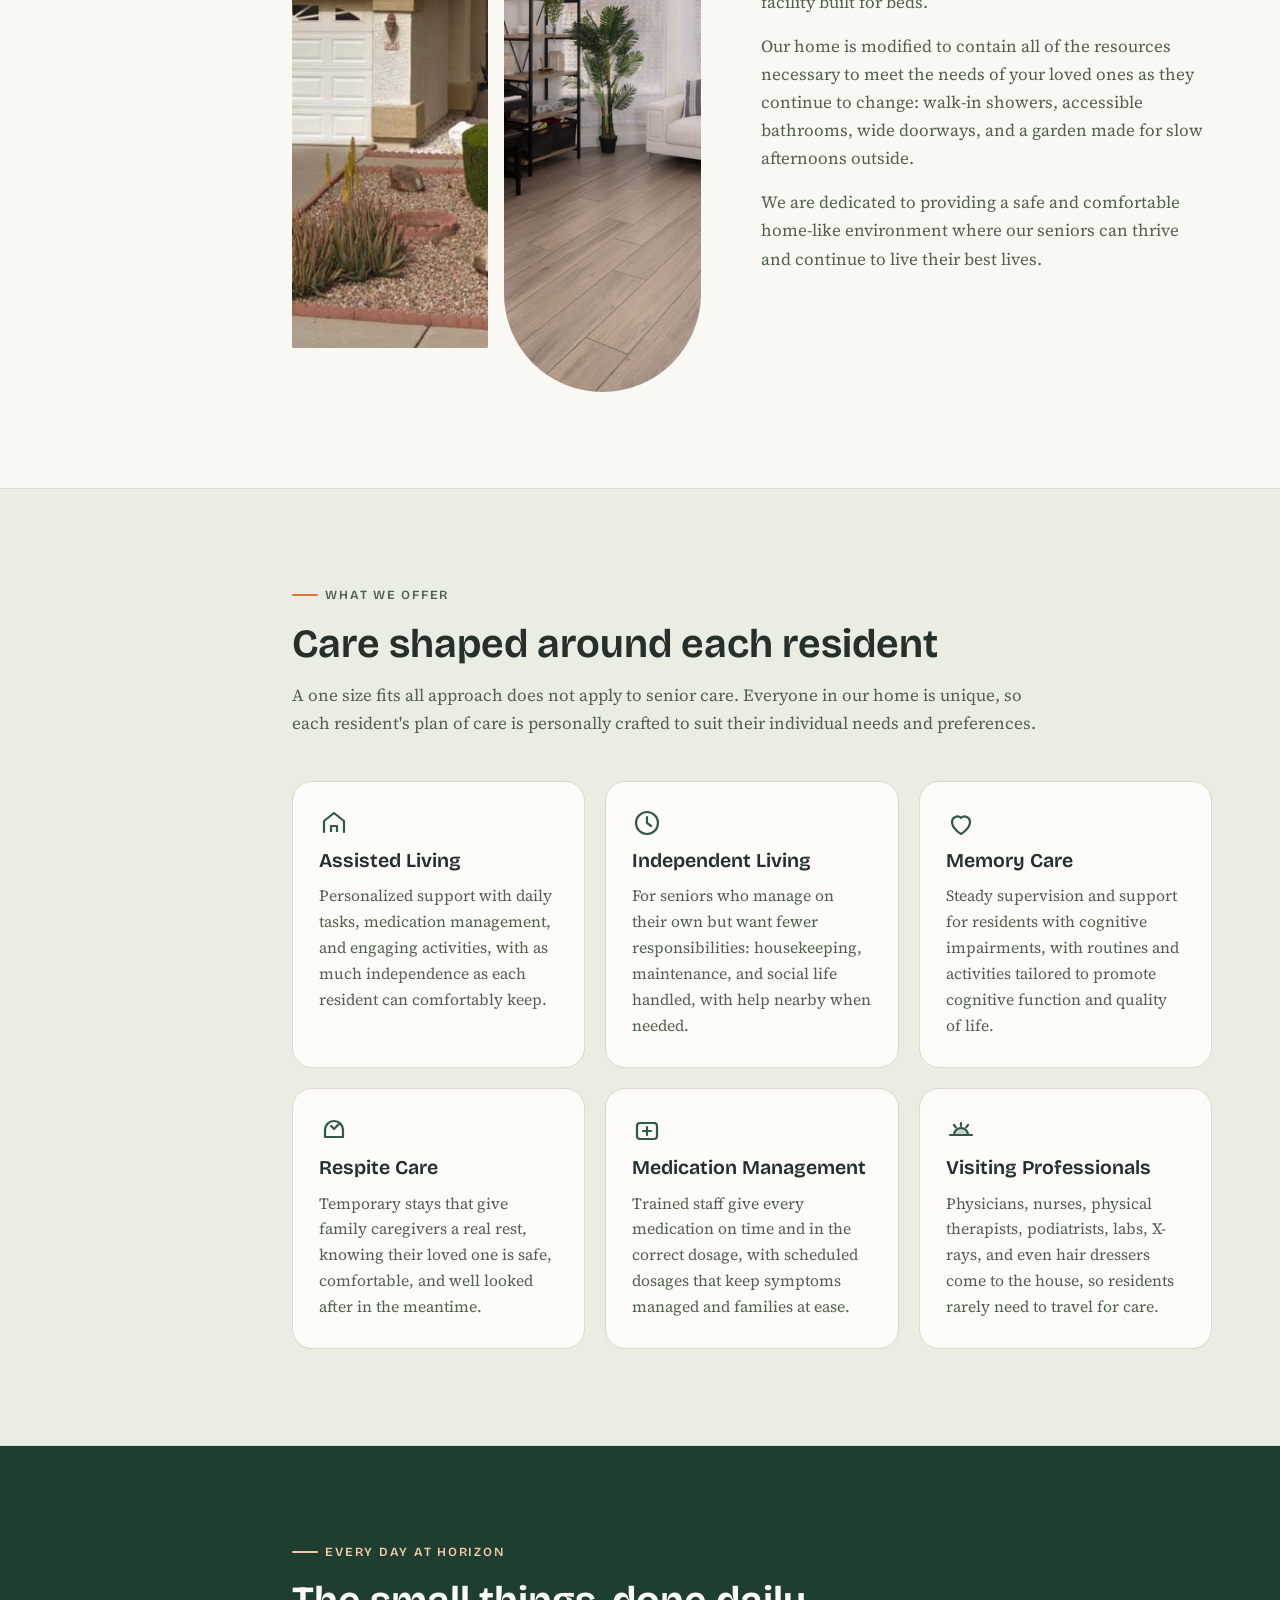
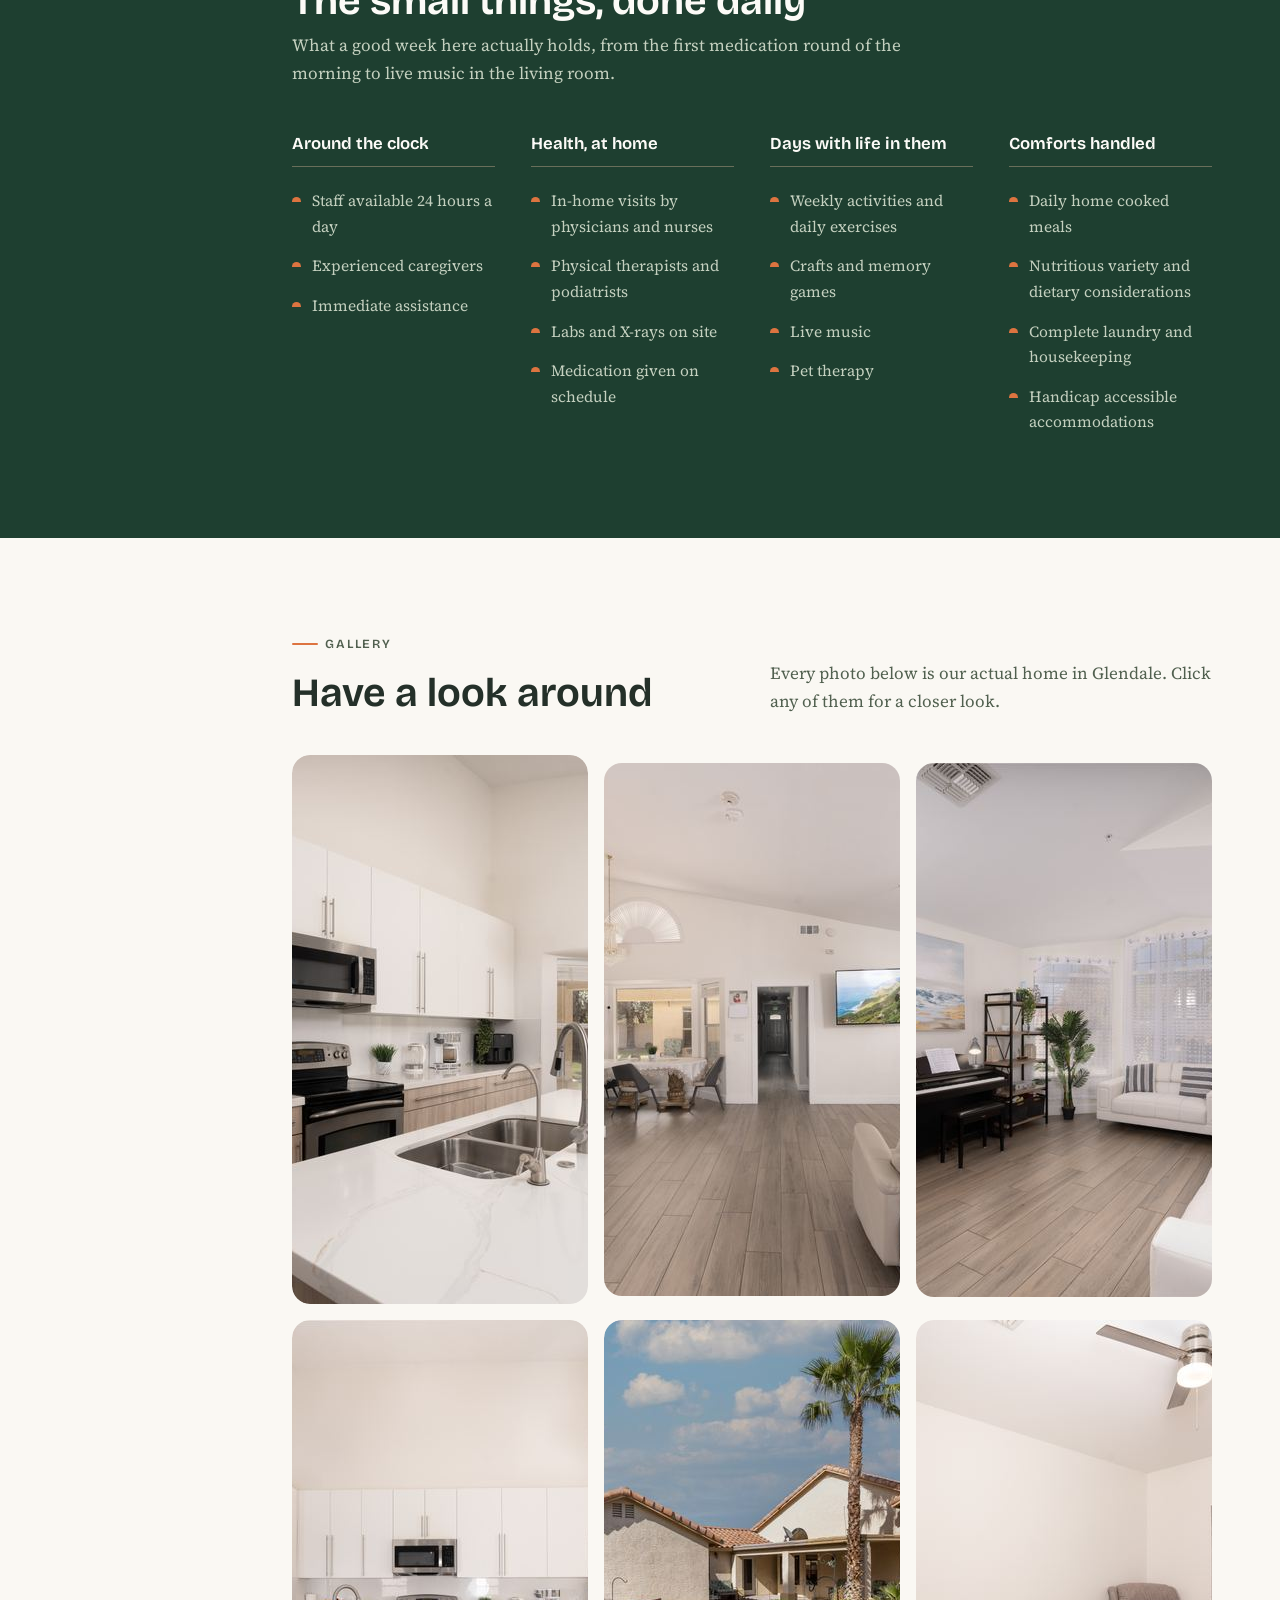
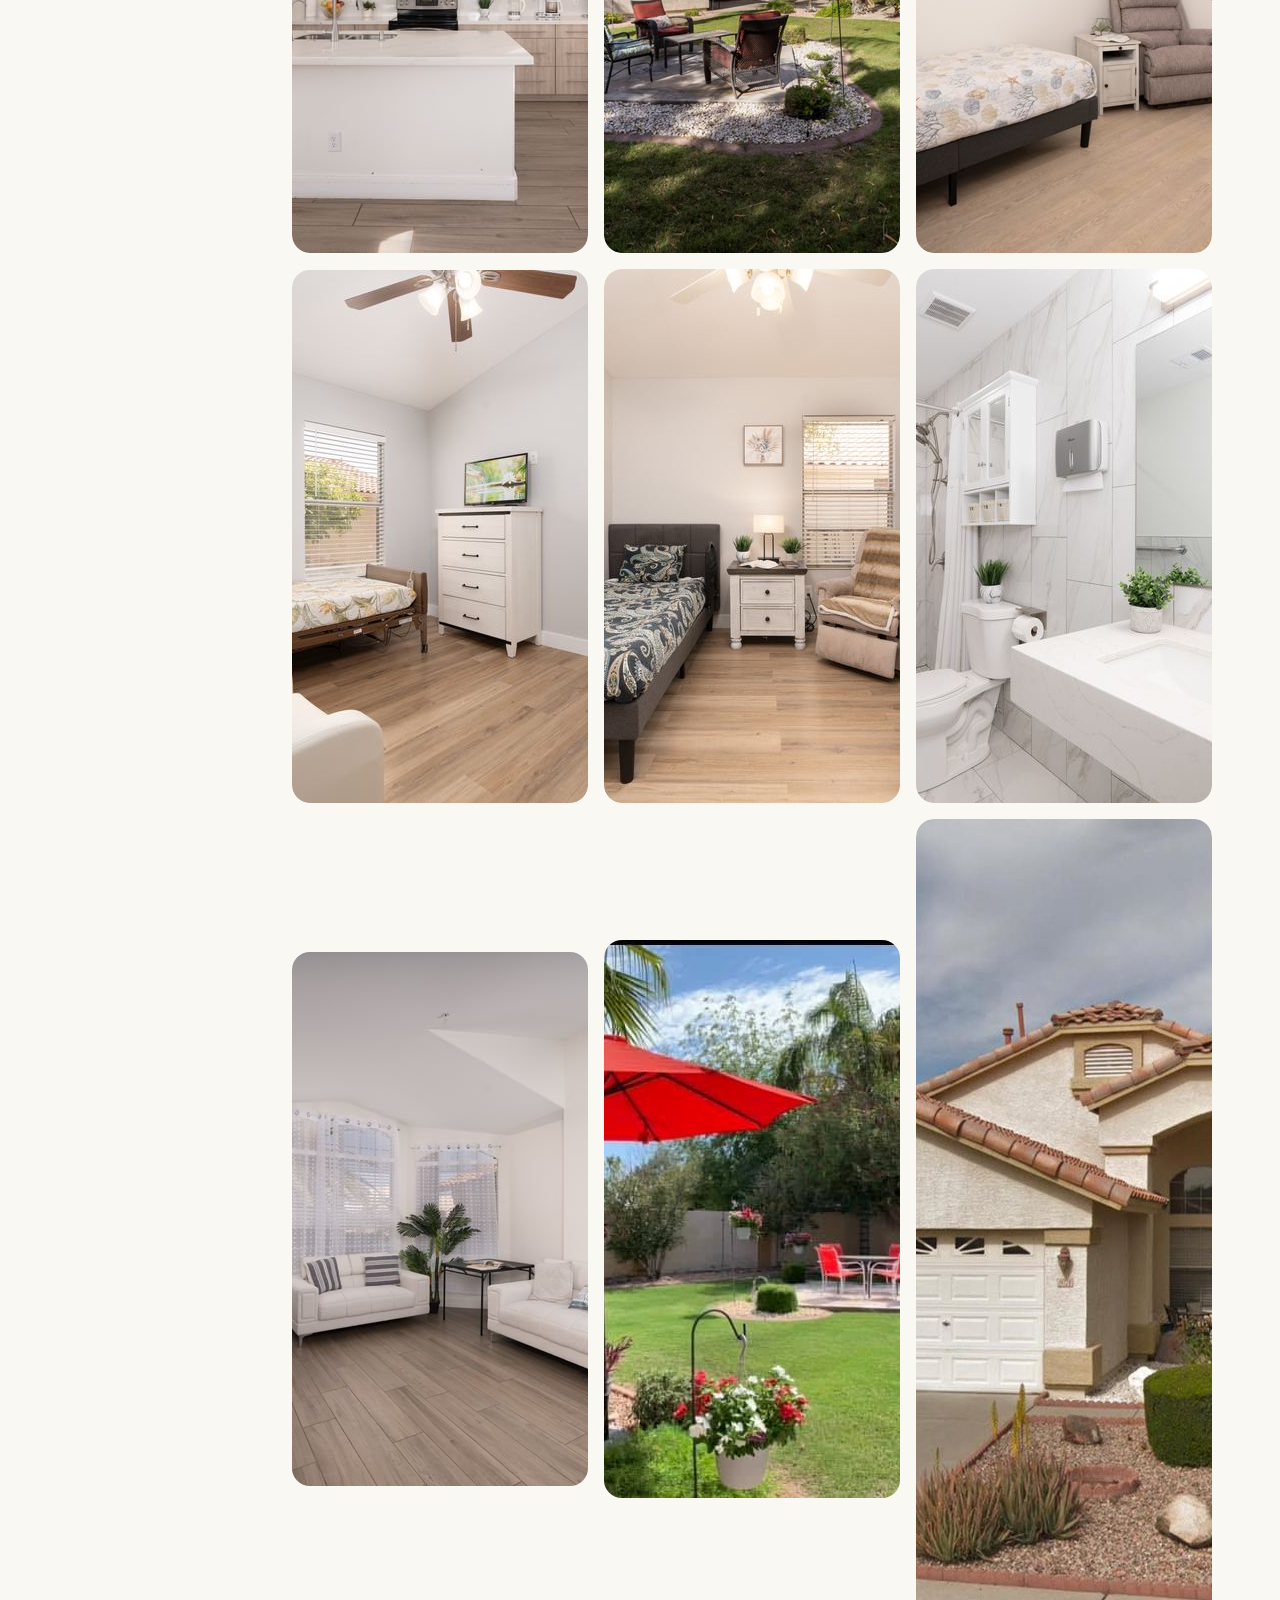
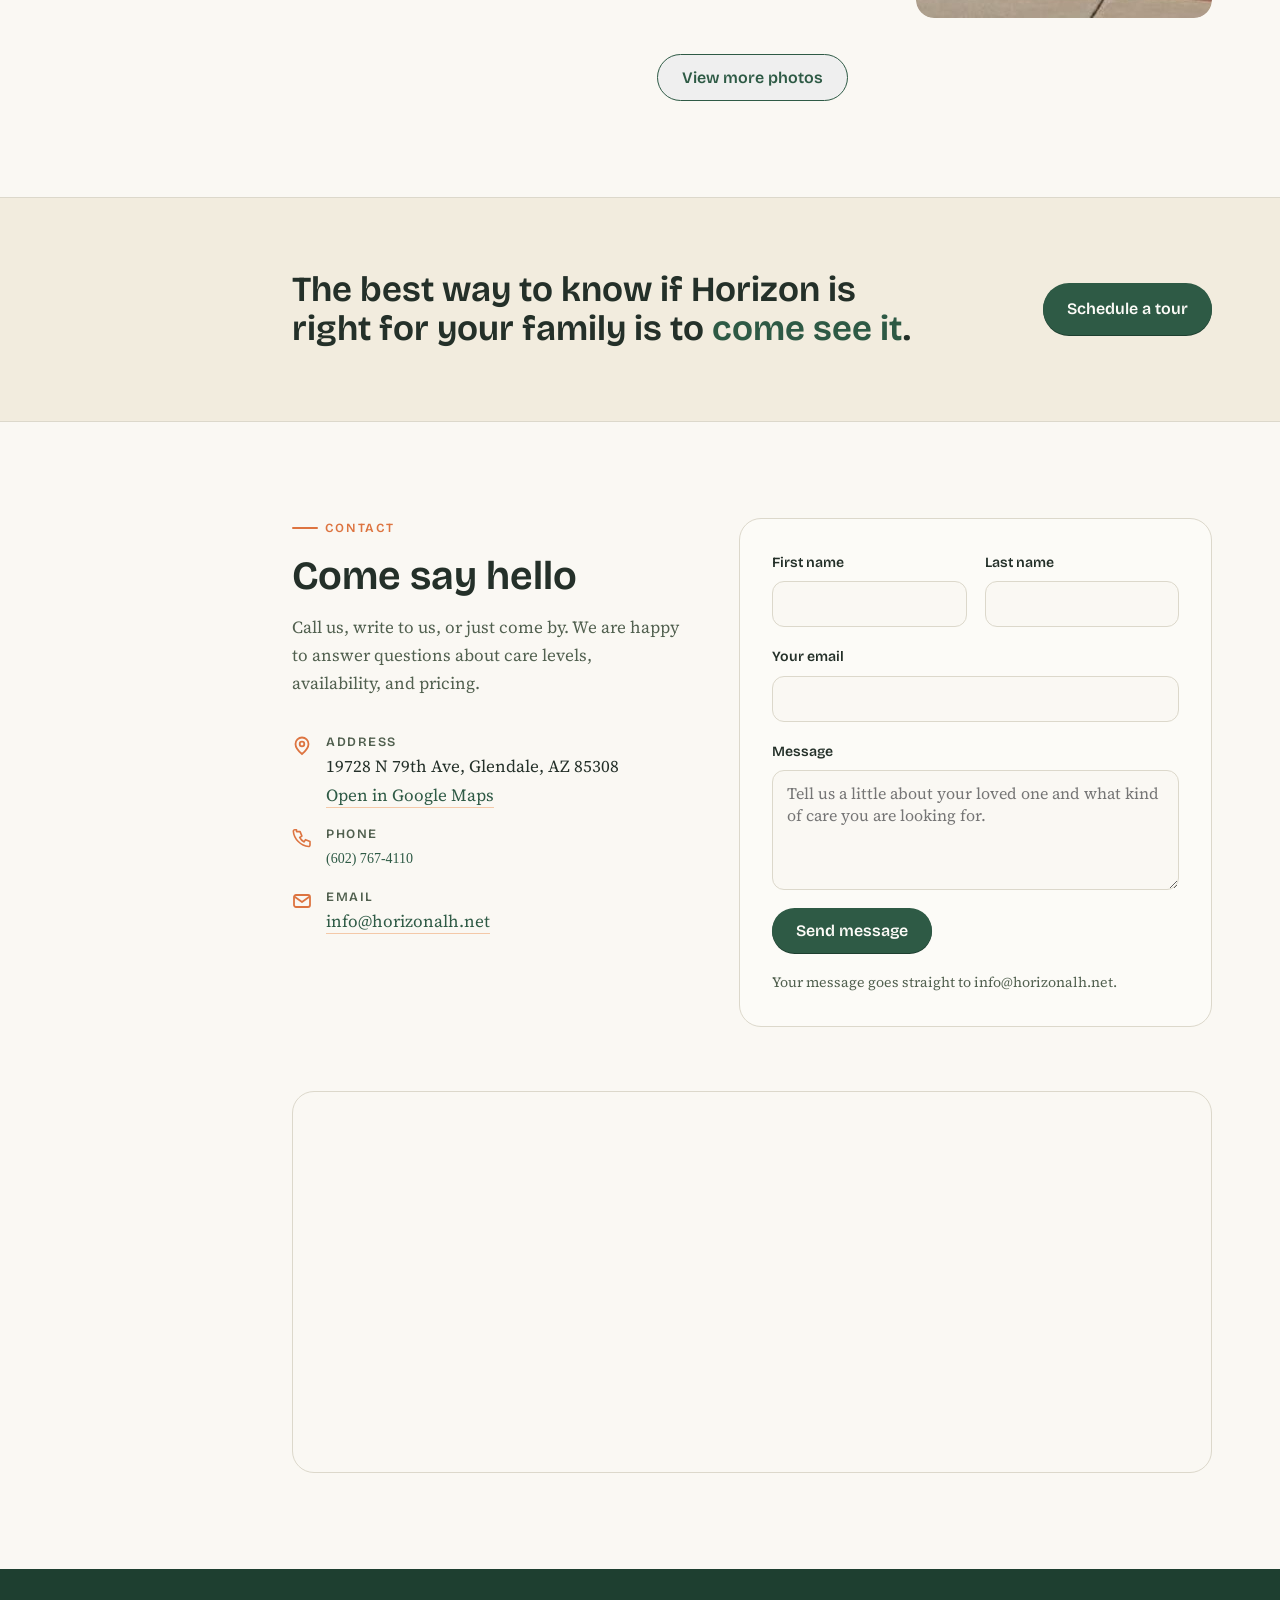
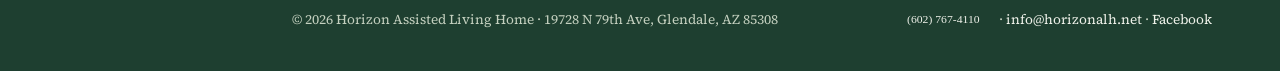
==== commit bd03419f: "Add every 2024 photo to the gallery behind a View more button and centre the lightbox The gallery no" ====
--- a/index.html
+++ b/index.html
@@ -225,12 +225,40 @@
 }
 .masonry button:hover img{transform:scale(1.035)}
 @media (max-width:820px){.masonry{grid-template-columns:repeat(2,1fr)}.gallery{padding:72px 0}}
-dialog{
-  border:0;border-radius:18px;padding:0;background:transparent;
-  max-width:min(92vw,1000px);
-}
-dialog::backdrop{background:rgba(30,40,33,.82)}
-dialog img{border-radius:18px;max-height:86vh;width:auto;max-width:100%;margin:0 auto}
+.masonry button[hidden]{display:none}
+.masonry button.tile-in{animation:tile-in .5s cubic-bezier(.22,.7,.28,1) both;animation-delay:calc(var(--d,0) * 45ms)}
+@keyframes tile-in{from{opacity:0;transform:translateY(18px) scale(.985)}to{opacity:1;transform:none}}
+.gallery-more{display:flex;justify-content:center;margin-top:36px}
+.gallery-more[hidden]{display:none}
+.gallery-more button{cursor:pointer}
+
+dialog#lightbox{
+  position:fixed;inset:0;margin:0;border:0;padding:0;background:transparent;
+  width:100%;max-width:100%;height:100%;max-height:100%;overflow:hidden;
+}
+dialog#lightbox:not([open]){display:none}
+dialog#lightbox[open]{display:block}
+dialog#lightbox::backdrop{background:rgba(30,40,33,.88)}
+.lb-figure{
+  position:absolute;inset:0;margin:0;display:grid;place-items:center;
+  grid-template-columns:100%;grid-template-rows:100%;
+  padding:clamp(14px,3.5vw,48px);box-sizing:border-box;
+}
+.lb-figure img{
+  display:block;width:auto;height:auto;border-radius:18px;
+  max-width:100%;max-height:100%;object-fit:contain;
+  box-shadow:0 26px 70px rgba(0,0,0,.45);
+  animation:lb-in .28s ease both;
+}
+@keyframes lb-in{from{opacity:0;transform:scale(.97)}to{opacity:1;transform:none}}
+.lb-close{
+  position:fixed;z-index:2;top:clamp(12px,2vw,22px);right:clamp(12px,2vw,26px);
+  width:46px;height:46px;border-radius:999px;border:0;cursor:pointer;
+  background:rgba(255,255,255,.92);color:#1a1a1a;font-size:1.6rem;line-height:1;
+  display:grid;place-items:center;padding:0;
+}
+.lb-close:hover{background:#fff}
+.lb-close:focus-visible{outline:3px solid var(--sun);outline-offset:3px}
 
 /* cta band */
 .band{background:var(--sand);border-block:1px solid var(--line);padding:72px 0}
@@ -282,6 +310,7 @@
 @media (prefers-reduced-motion:reduce){
   html{scroll-behavior:auto}
   .btn,.masonry img,.rail a,.rail-progress i{transition:none}
+  .masonry button.tile-in,.lb-figure img{animation:none}
 }
 </style>
 </head>
@@ -455,23 +484,47 @@
         </div>
         <p>Every photo below is our actual home in Glendale. Click any of them for a closer look.</p>
       </div>
-      <div class="masonry">
-        <button type="button" data-full="images/d95c2f_95741efa760041f8a52a3c53429412ec.jpg"><img loading="lazy" src="images/d95c2f_95741efa760041f8a52a3c53429412ec.jpg" alt="Front sitting room with two white sofas and sheer curtains" width="400" height="300"></button>
-        <button type="button" data-full="images/d95c2f_3d0ca0a2382241b395a2562c87e81c9e.jpg"><img loading="lazy" src="images/d95c2f_3d0ca0a2382241b395a2562c87e81c9e.jpg" alt="Open kitchen and family room with recliner seating" width="400" height="300"></button>
-        <button type="button" data-full="images/d95c2f_6427a44b5c8143f9a9df495693935b64.jpg"><img loading="lazy" src="images/d95c2f_6427a44b5c8143f9a9df495693935b64.jpg" alt="Family room with a row of power recliners facing the television" width="400" height="300"></button>
-        <button type="button" data-full="images/d95c2f_6aa8b723346841afb7b353e02fa3ad3d.jpg"><img loading="lazy" src="images/d95c2f_6aa8b723346841afb7b353e02fa3ad3d.jpg" alt="Kitchen with a large island and chandelier" width="400" height="300"></button>
-        <button type="button" data-full="images/d95c2f_89beed65fb774f1f938fb6d3c5cda7c8.jpg"><img loading="lazy" src="images/d95c2f_89beed65fb774f1f938fb6d3c5cda7c8.jpg" alt="Kitchen counters and appliances" width="400" height="300"></button>
-        <button type="button" data-full="images/d95c2f_9413f26ff4184d8a84565851c3dca7e4.jpg"><img loading="lazy" src="images/d95c2f_9413f26ff4184d8a84565851c3dca7e4.jpg" alt="Resident bedroom with a quilted bed and recliner" width="400" height="300"></button>
-        <button type="button" data-full="images/d95c2f_356f411ea201436384296fe48f241a00.jpg"><img loading="lazy" src="images/d95c2f_356f411ea201436384296fe48f241a00.jpg" alt="Resident bedroom with television and dresser" width="400" height="300"></button>
-        <button type="button" data-full="images/d95c2f_e71f2b954d5345e7a745e7b5141e52c0.jpg"><img loading="lazy" src="images/d95c2f_e71f2b954d5345e7a745e7b5141e52c0.jpg" alt="Bedroom with a recliner chair and wall-mounted television" width="400" height="300"></button>
-        <button type="button" data-full="images/d95c2f_99cc33d893fa444f9c9f0878f932ba51.jpg"><img loading="lazy" src="images/d95c2f_99cc33d893fa444f9c9f0878f932ba51.jpg" alt="Bedroom with a view into the accessible walk-in shower" width="400" height="300"></button>
-        <button type="button" data-full="images/d95c2f_b9d5e990201744f0ba9faa6644148fc1.jpg"><img loading="lazy" src="images/d95c2f_b9d5e990201744f0ba9faa6644148fc1.jpg" alt="Accessible bathroom with roll-in shower and grab bars" width="400" height="300"></button>
-        <button type="button" data-full="images/d95c2f_0dbce48147594de8adb4bf39ee4d616a.jpg"><img loading="lazy" src="images/d95c2f_0dbce48147594de8adb4bf39ee4d616a.jpg" alt="Bathroom with walk-in shower, grab bars, and vanity" width="400" height="300"></button>
-        <button type="button" data-full="images/d95c2f_7fcc906389e7464fadb04c7044795a62.jpg"><img loading="lazy" src="images/d95c2f_7fcc906389e7464fadb04c7044795a62.jpg" alt="Backyard garden with shaded patio seating" width="400" height="300"></button>
+      <div class="masonry" id="gallery-grid">
+        <button type="button" data-full="images/gallery/h28.jpg"><img loading="lazy" decoding="async" src="images/gallery/h28-t.jpg" alt="Kitchen island in white quartz with a double sink and range" width="800" height="549"></button>
+        <button type="button" data-full="images/gallery/h14.jpg"><img loading="lazy" decoding="async" src="images/gallery/h14-t.jpg" alt="Open-plan kitchen and living room under a vaulted ceiling" width="800" height="533"></button>
+        <button type="button" data-full="images/gallery/h26.jpg"><img loading="lazy" decoding="async" src="images/gallery/h26-t.jpg" alt="Living room with a piano, bookshelves and white sofas" width="800" height="534"></button>
+        <button type="button" data-full="images/gallery/h27.jpg"><img loading="lazy" decoding="async" src="images/gallery/h27-t.jpg" alt="Kitchen with a large island, stainless appliances and a dining table" width="800" height="533"></button>
+        <button type="button" data-full="images/gallery/h24.jpg"><img loading="lazy" decoding="async" src="images/gallery/h24-t.jpg" alt="Backyard lawn, palm trees and a shaded patio dining set" width="800" height="533"></button>
+        <button type="button" data-full="images/gallery/h04.jpg"><img loading="lazy" decoding="async" src="images/gallery/h04-t.jpg" alt="Resident bedroom with a recliner, reading lamp and private bathroom beyond" width="800" height="533"></button>
+        <button type="button" data-full="images/gallery/h12.jpg"><img loading="lazy" decoding="async" src="images/gallery/h12-t.jpg" alt="Bedroom with a wall-mounted television, opening onto its own bathroom" width="800" height="533"></button>
+        <button type="button" data-full="images/gallery/h17.jpg"><img loading="lazy" decoding="async" src="images/gallery/h17-t.jpg" alt="Bedroom with a patterned quilt, recliner and a wide dresser" width="800" height="534"></button>
+        <button type="button" data-full="images/gallery/h08.jpg"><img loading="lazy" decoding="async" src="images/gallery/h08-t.jpg" alt="Marble bathroom with a walk-in shower and a soaking tub" width="800" height="534"></button>
+        <button type="button" data-full="images/gallery/h23.jpg"><img loading="lazy" decoding="async" src="images/gallery/h23-t.jpg" alt="Sitting room with a white sofa, potted palms and a sunny window" width="800" height="534"></button>
+        <button type="button" data-full="images/gallery/h01.jpg"><img loading="lazy" decoding="async" src="images/gallery/h01-t.jpg" alt="Backyard lawn with a red patio umbrella, flower beds and palm trees" width="750" height="558"></button>
+        <button type="button" data-full="images/gallery/h11.jpg"><img loading="lazy" decoding="async" src="images/gallery/h11-t.jpg" alt="Front of the house, with a tile roof, palm tree and desert landscaping" width="800" height="799"></button>
+        <button type="button" hidden data-full="images/gallery/h32.jpg"><img loading="lazy" decoding="async" src="images/gallery/h32-t.jpg" alt="Family room with a row of recliners facing a wall-mounted television" width="800" height="533"></button>
+        <button type="button" hidden data-full="images/gallery/h19.jpg"><img loading="lazy" decoding="async" src="images/gallery/h19-t.jpg" alt="Bedroom with an upholstered headboard, recliner and television" width="800" height="533"></button>
+        <button type="button" hidden data-full="images/gallery/h30.jpg"><img loading="lazy" decoding="async" src="images/gallery/h30-t.jpg" alt="Bedroom with a recliner, dresser and a private bathroom through the doorway" width="800" height="534"></button>
+        <button type="button" hidden data-full="images/gallery/h05.jpg"><img loading="lazy" decoding="async" src="images/gallery/h05-t.jpg" alt="Bedroom with a quilted bed, nightstand and a cushioned recliner" width="800" height="533"></button>
+        <button type="button" hidden data-full="images/gallery/h10.jpg"><img loading="lazy" decoding="async" src="images/gallery/h10-t.jpg" alt="Bedroom with a recliner, dresser, television and a garden window" width="800" height="534"></button>
+        <button type="button" hidden data-full="images/gallery/h16.jpg"><img loading="lazy" decoding="async" src="images/gallery/h16-t.jpg" alt="Bedroom with a recliner and a doorway into the walk-in shower" width="800" height="534"></button>
+        <button type="button" hidden data-full="images/gallery/h31.jpg"><img loading="lazy" decoding="async" src="images/gallery/h31-t.jpg" alt="Bedroom with a dresser, bedside lamps and a wall-mounted television" width="800" height="534"></button>
+        <button type="button" hidden data-full="images/gallery/h07.jpg"><img loading="lazy" decoding="async" src="images/gallery/h07-t.jpg" alt="Bedroom with an adjustable bed and a wall-mounted television" width="800" height="534"></button>
+        <button type="button" hidden data-full="images/gallery/h15.jpg"><img loading="lazy" decoding="async" src="images/gallery/h15-t.jpg" alt="Bedroom with a dresser, armchair and a grab bar beside the bed" width="800" height="533"></button>
+        <button type="button" hidden data-full="images/gallery/h18.jpg"><img loading="lazy" decoding="async" src="images/gallery/h18-t.jpg" alt="Bedroom with a television above the dresser and a comfortable armchair" width="800" height="533"></button>
+        <button type="button" hidden data-full="images/gallery/h21.jpg"><img loading="lazy" decoding="async" src="images/gallery/h21-t.jpg" alt="Shared bedroom with two beds, nightstands and framed artwork" width="800" height="534"></button>
+        <button type="button" hidden data-full="images/gallery/h22.jpg"><img loading="lazy" decoding="async" src="images/gallery/h22-t.jpg" alt="Shared bedroom with two beds and matching bedside lamps" width="800" height="533"></button>
+        <button type="button" hidden data-full="images/gallery/h20.jpg"><img loading="lazy" decoding="async" src="images/gallery/h20-t.jpg" alt="Bathroom with a tiled walk-in shower, grab bars and a white vanity" width="800" height="533"></button>
+        <button type="button" hidden data-full="images/gallery/h13.jpg"><img loading="lazy" decoding="async" src="images/gallery/h13-t.jpg" alt="Bathroom with a curtained walk-in shower, grab bars and a grey vanity" width="800" height="534"></button>
+        <button type="button" hidden data-full="images/gallery/h09.jpg"><img loading="lazy" decoding="async" src="images/gallery/h09-t.jpg" alt="Bathroom with a tiled walk-in shower, grab bars and a wood vanity" width="800" height="533"></button>
+        <button type="button" hidden data-full="images/gallery/h06.jpg"><img loading="lazy" decoding="async" src="images/gallery/h06-t.jpg" alt="Vanity area with a wide mirror and a roll-in shower with grab bars" width="800" height="534"></button>
+        <button type="button" hidden data-full="images/gallery/h03.jpg"><img loading="lazy" decoding="async" src="images/gallery/h03-t.jpg" alt="Accessible bathroom with grab bars, a raised toilet and a wall-mounted sink" width="800" height="534"></button>
+        <button type="button" hidden data-full="images/gallery/h29.jpg"><img loading="lazy" decoding="async" src="images/gallery/h29-t.jpg" alt="Accessible bathroom in marble tile with grab bars and a wall-mounted sink" width="800" height="591"></button>
+        <button type="button" hidden data-full="images/gallery/h02.jpg"><img loading="lazy" decoding="async" src="images/gallery/h02-t.jpg" alt="Covered patio with cushioned chairs and pots of flowers" width="750" height="558"></button>
+        <button type="button" hidden data-full="images/gallery/h25.jpg"><img loading="lazy" decoding="async" src="images/gallery/h25-t.jpg" alt="Side garden with a lawn, palm trees and a paved walkway" width="800" height="533"></button>
+      </div>
+      <div class="gallery-more" id="gallery-more">
+        <button type="button" class="btn btn-ghost" id="gallery-more-btn">View more photos</button>
       </div>
     </div>
     <dialog id="lightbox" aria-label="Photo viewer">
-      <img src="" alt="">
+      <button type="button" class="lb-close" id="lb-close" aria-label="Close photo viewer">&#215;</button>
+      <figure class="lb-figure"><img src="" alt=""></figure>
     </dialog>
   </section>
 
@@ -538,15 +591,40 @@
 document.getElementById('year').textContent = new Date().getFullYear();
 
 const box = document.getElementById('lightbox');
-const boxImg = box.querySelector('img');
-document.querySelectorAll('.masonry button').forEach(btn => {
+const boxImg = box.querySelector('.lb-figure img');
+const grid = document.getElementById('gallery-grid');
+const tiles = Array.from(grid.querySelectorAll('button'));
+const moreWrap = document.getElementById('gallery-more');
+const moreBtn = document.getElementById('gallery-more-btn');
+const STEP = 12;
+let shown = tiles.filter(t => !t.hidden).length;
+
+function syncMore() {
+  if (shown >= tiles.length) moreWrap.hidden = true;
+}
+function revealMore() {
+  const next = tiles.slice(shown, shown + STEP);
+  next.forEach((tile, i) => {
+    tile.hidden = false;
+    tile.style.setProperty('--d', i);
+    tile.classList.add('tile-in');
+    tile.addEventListener('animationend', () => tile.classList.remove('tile-in'), { once: true });
+  });
+  shown += next.length;
+  syncMore();
+}
+syncMore();
+moreBtn.addEventListener('click', revealMore);
+
+tiles.forEach(btn => {
   btn.addEventListener('click', () => {
     boxImg.src = btn.dataset.full;
     boxImg.alt = btn.querySelector('img').alt;
     box.showModal();
   });
 });
-box.addEventListener('click', () => box.close());
+box.addEventListener('click', e => { if (e.target !== boxImg) box.close(); });
+box.addEventListener('close', () => { boxImg.removeAttribute('src'); boxImg.alt = ''; });
 
 document.getElementById('contact-form').addEventListener('submit', async e => {
   e.preventDefault();
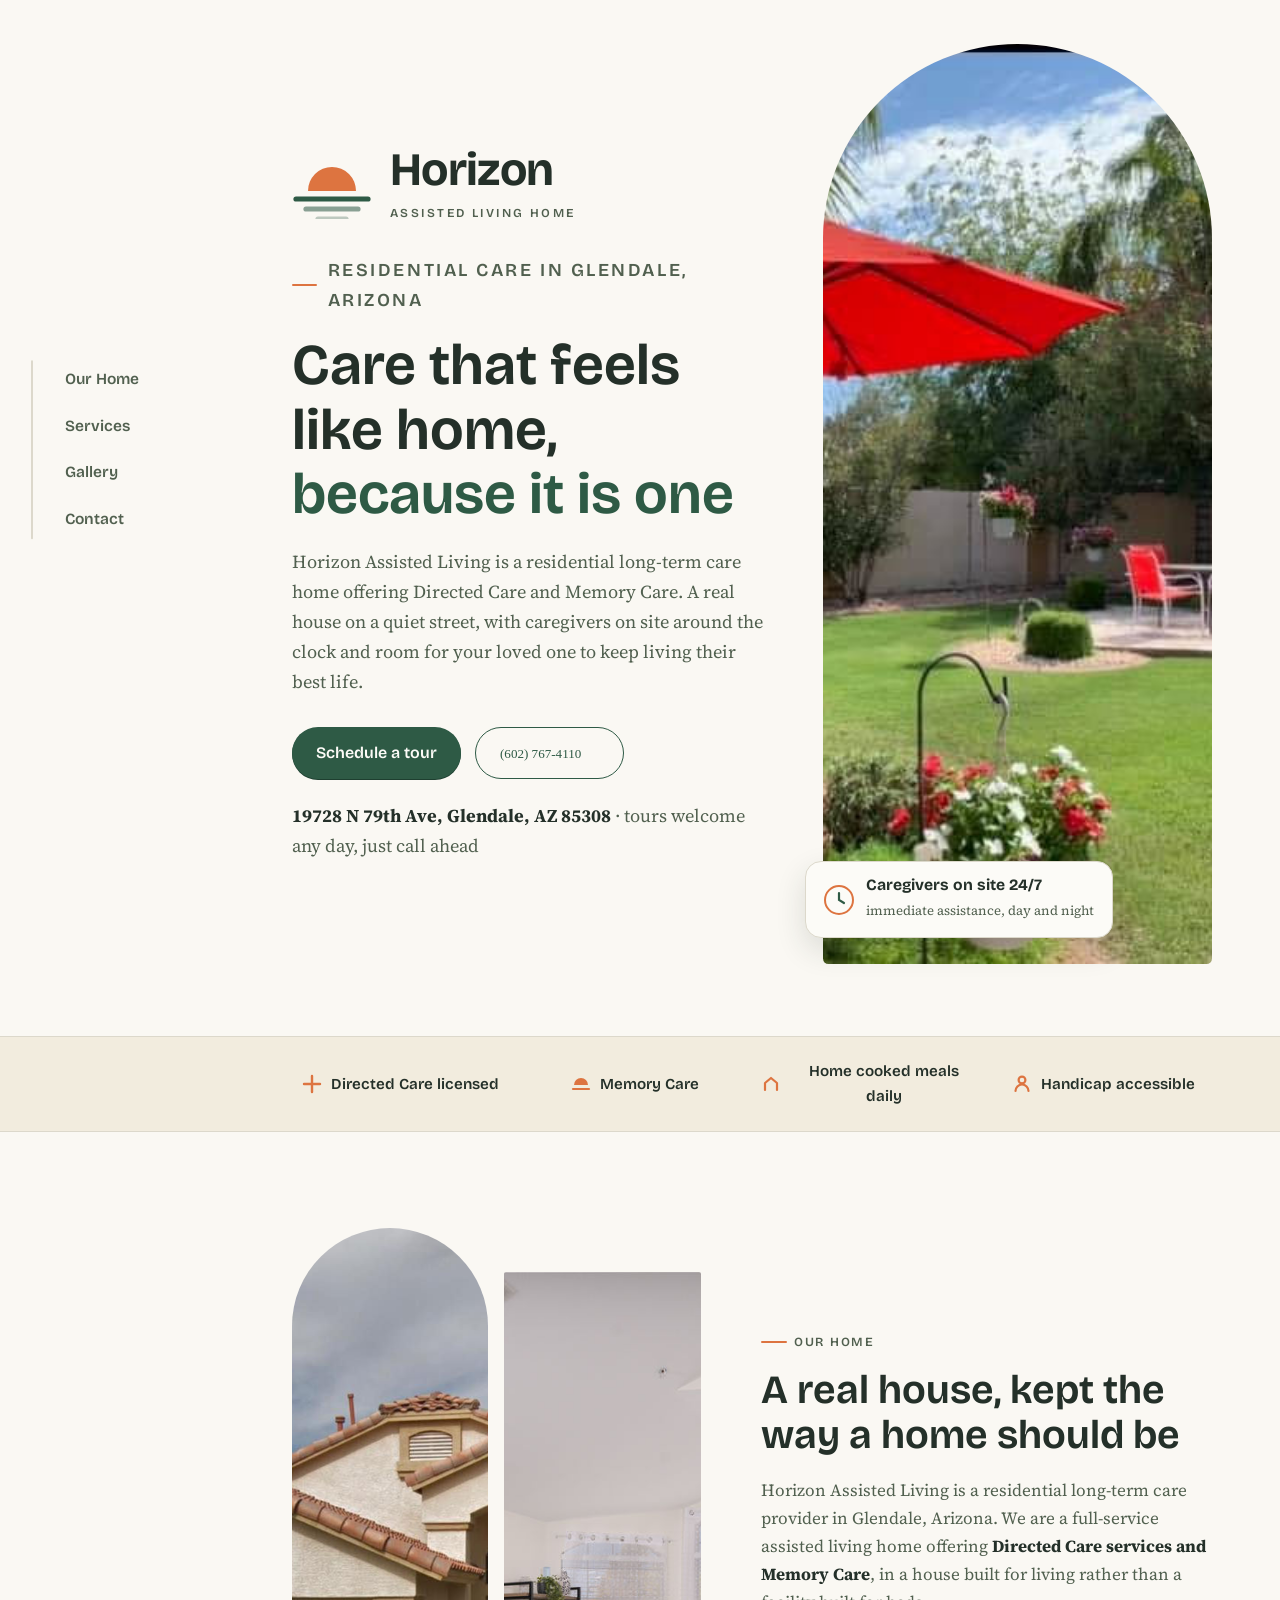
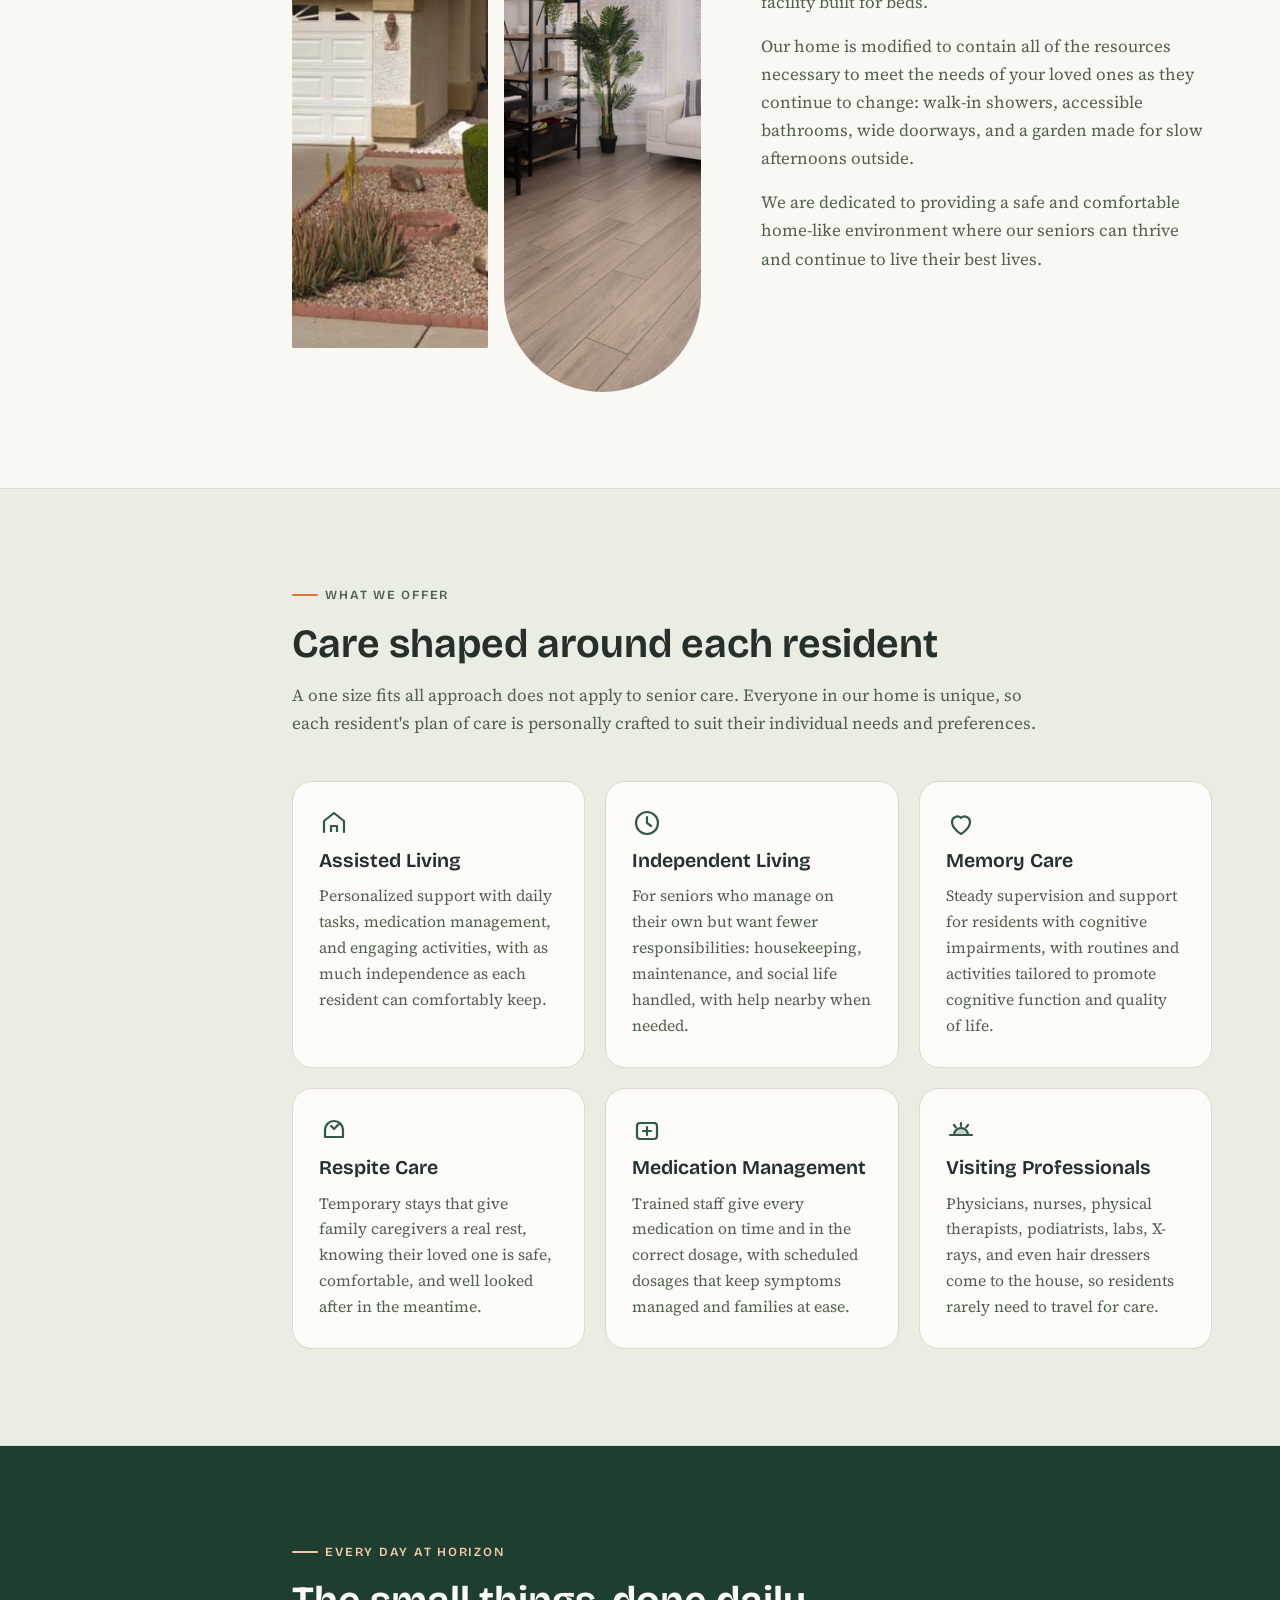
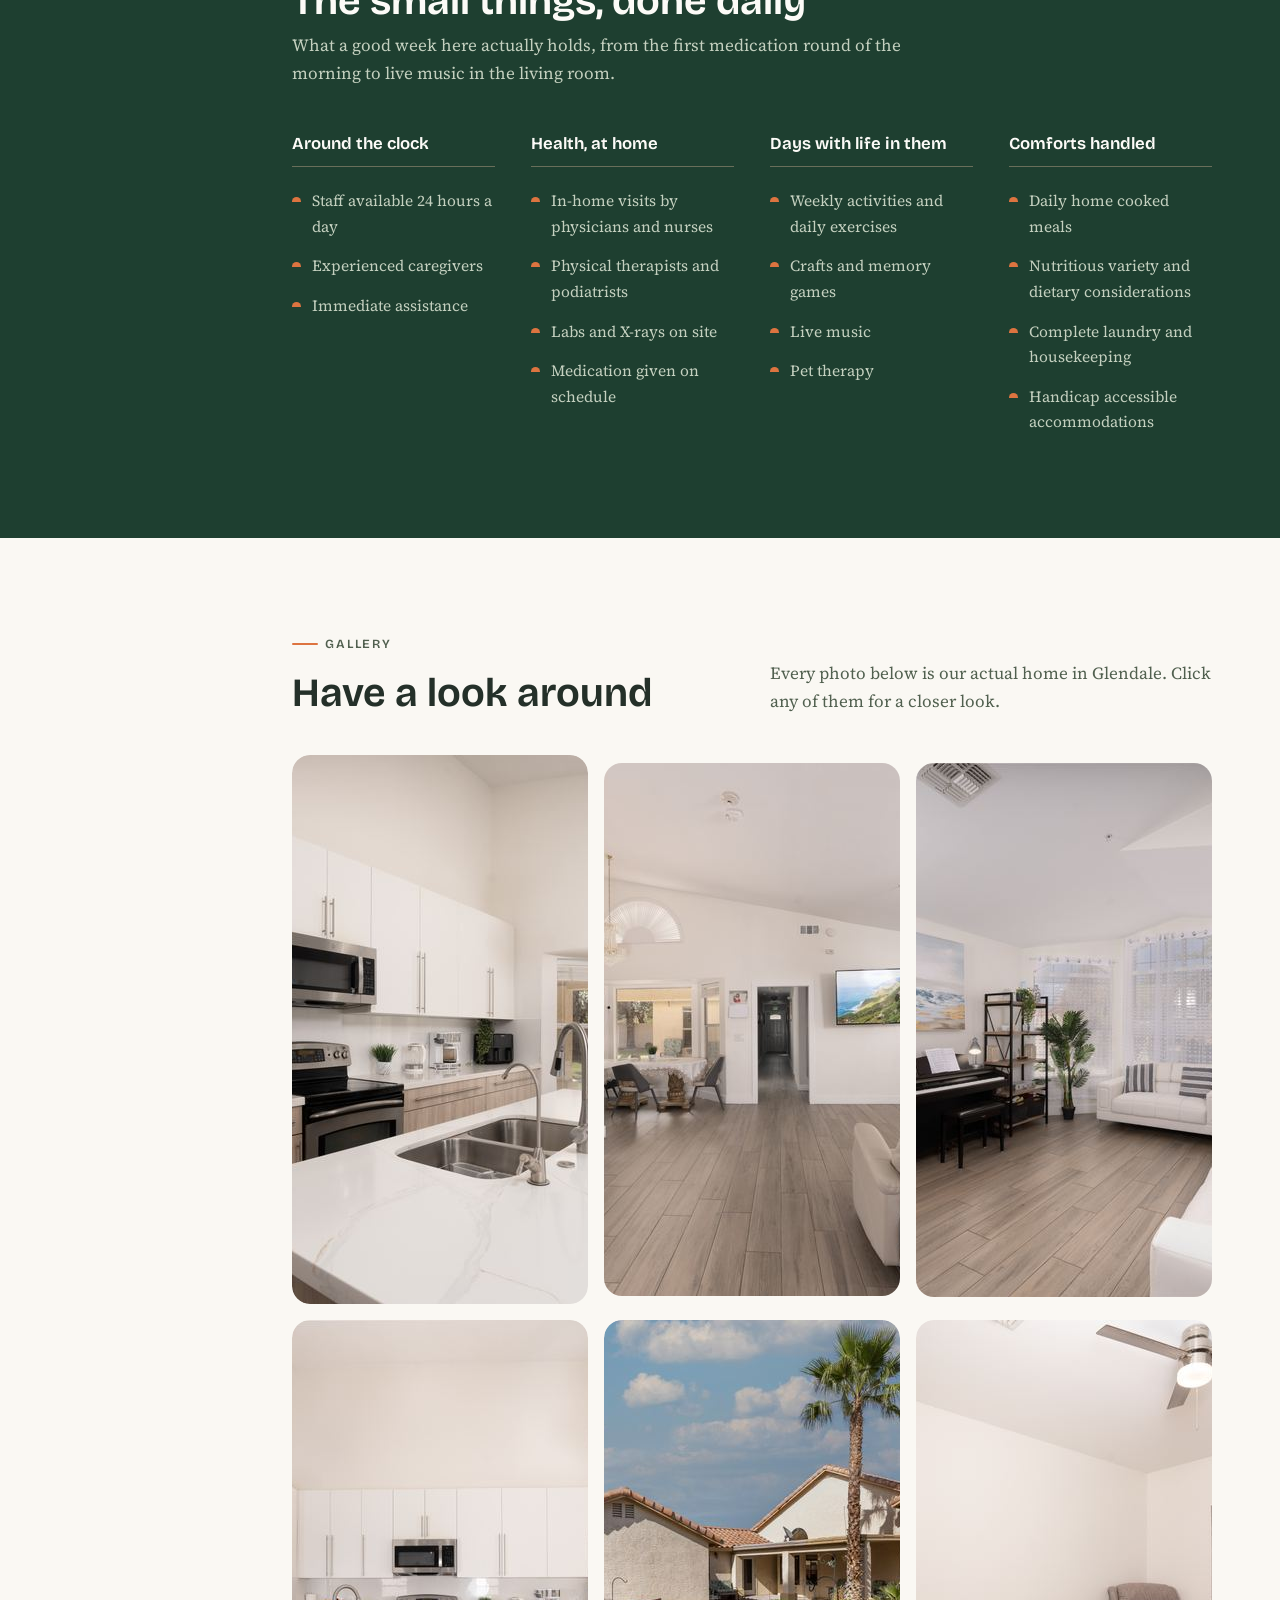
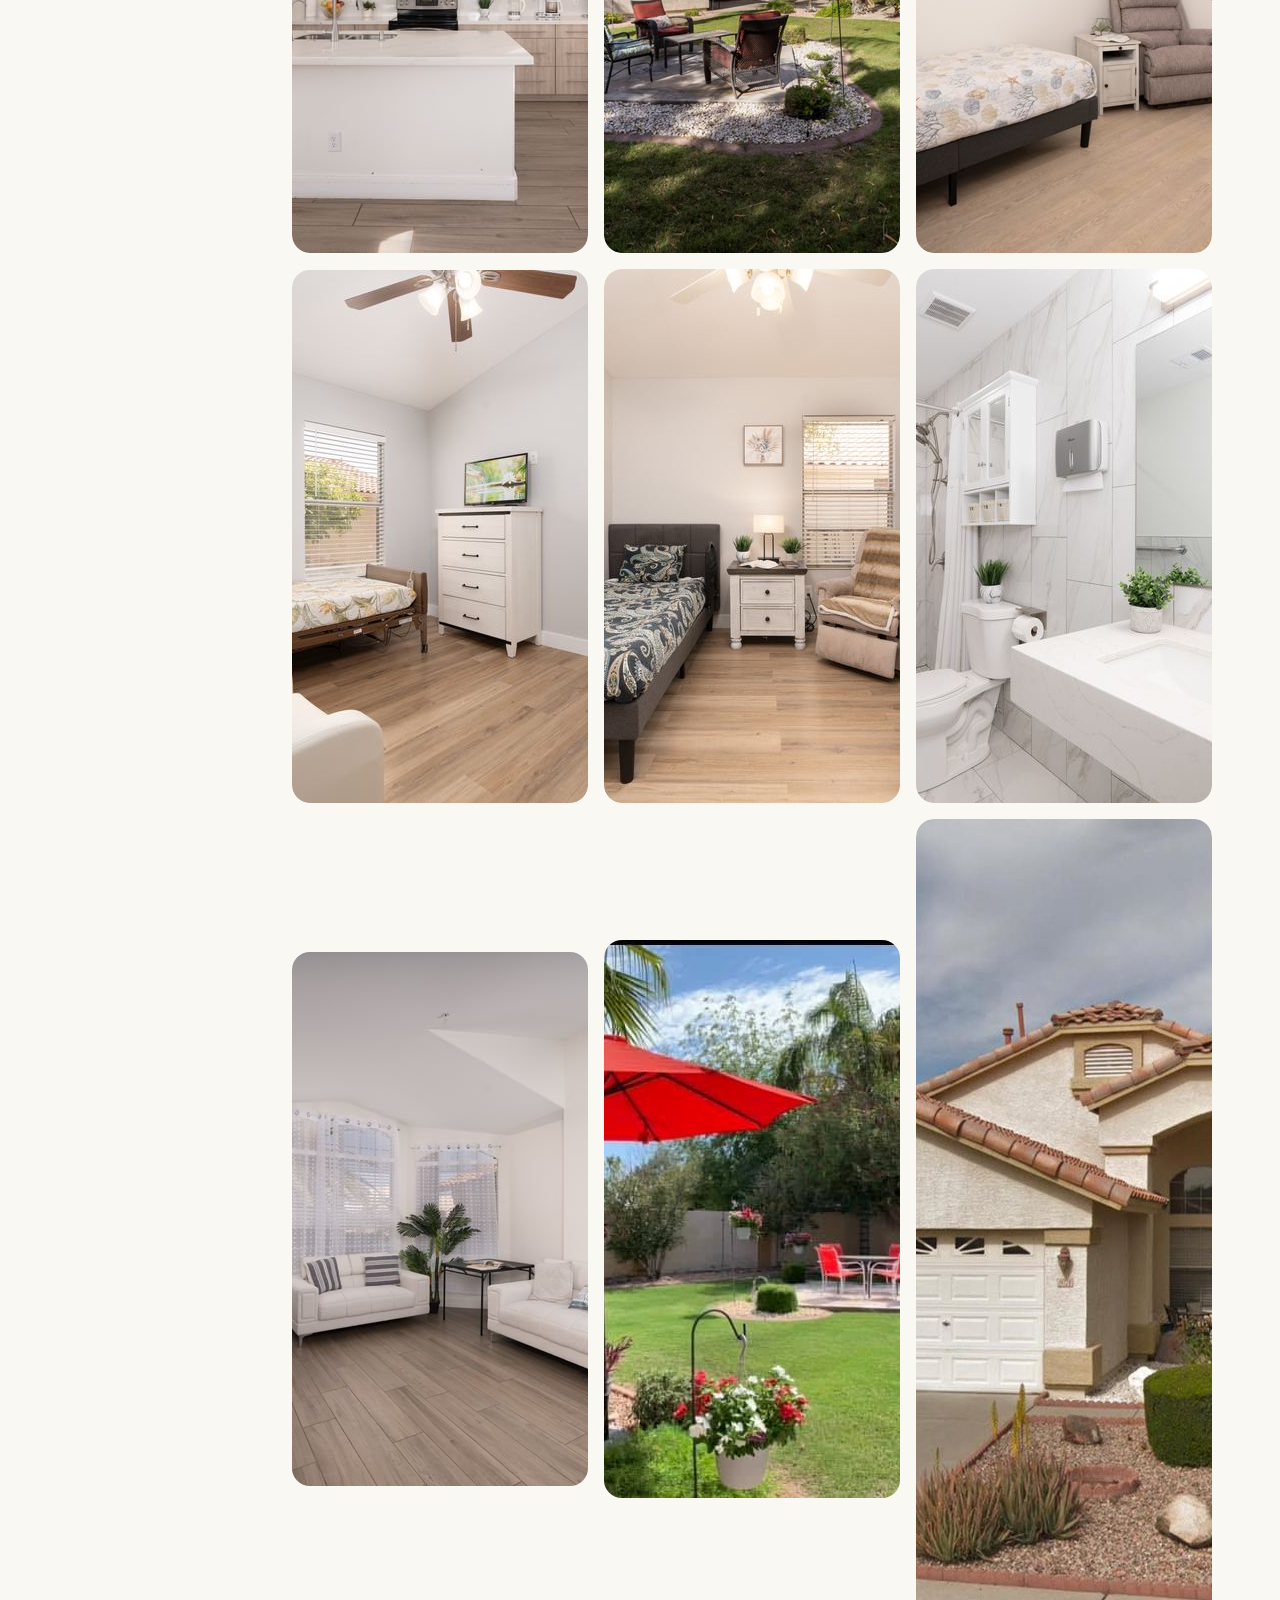
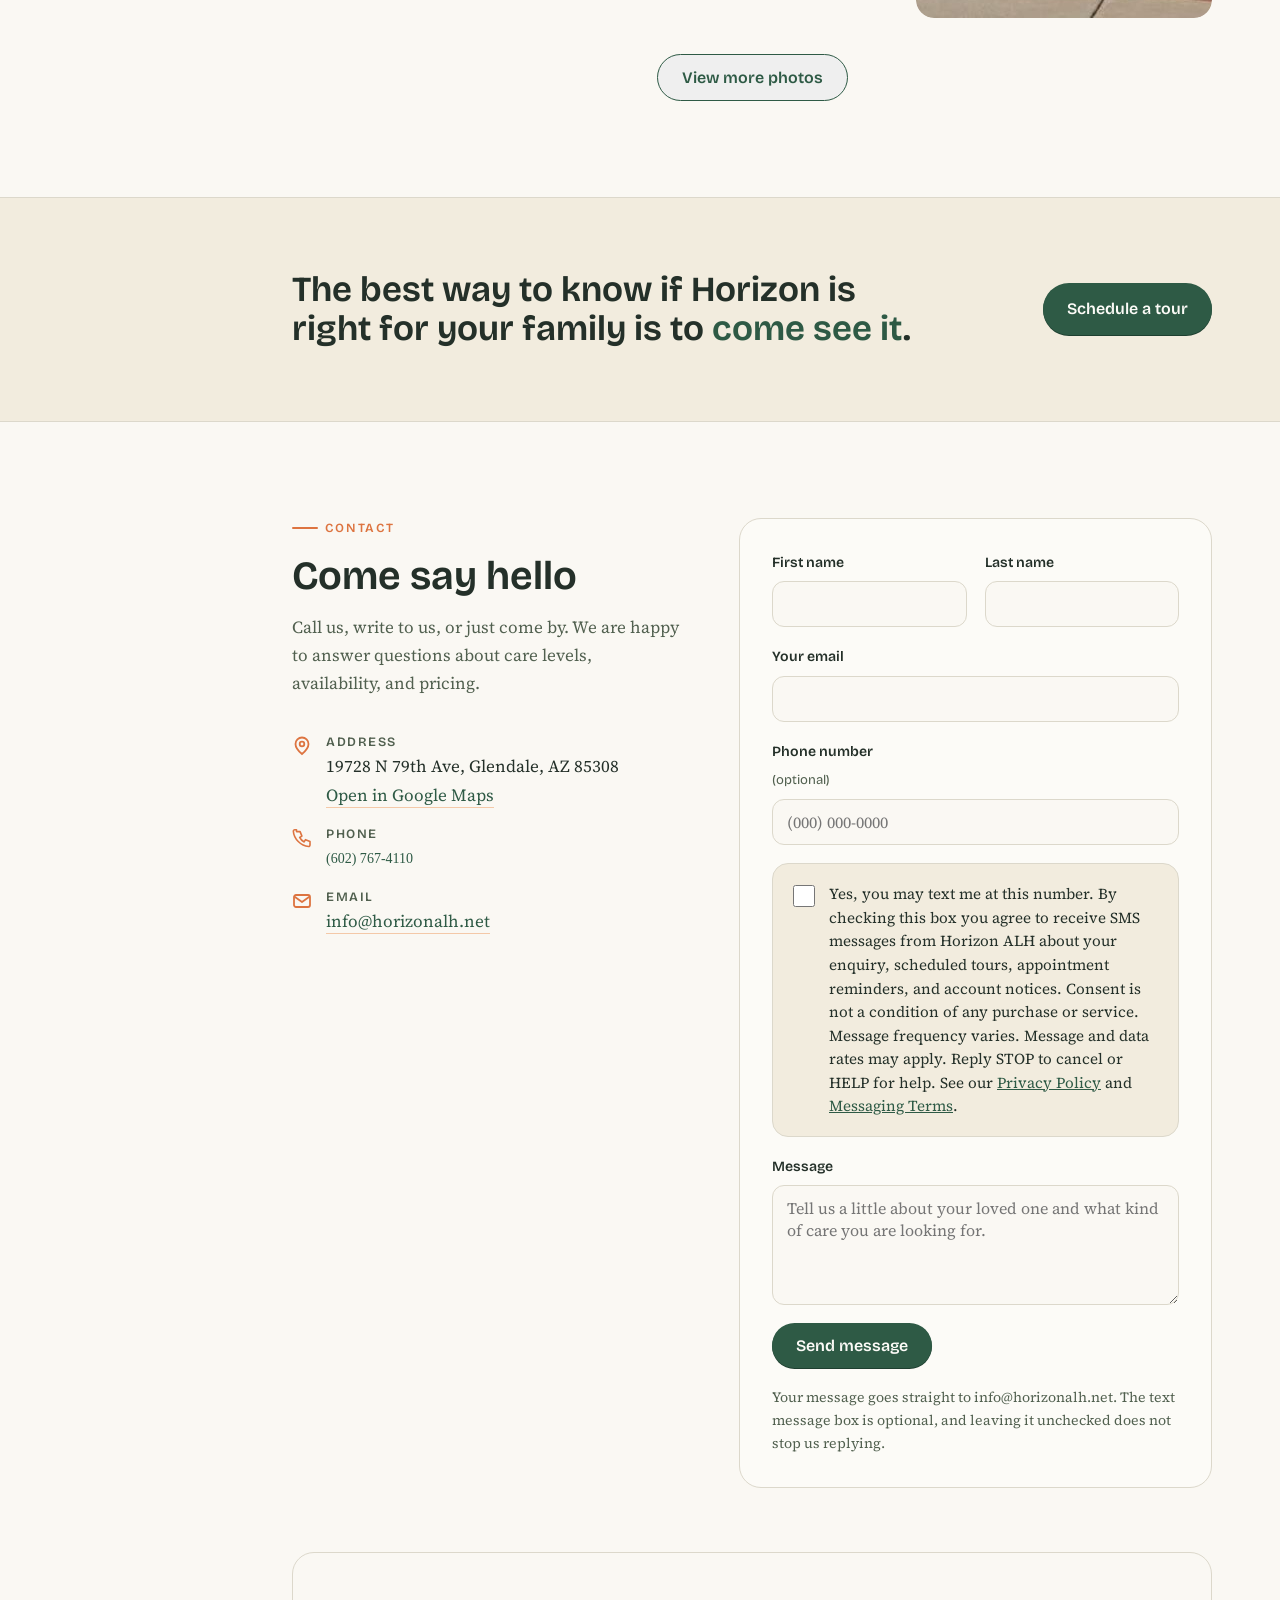
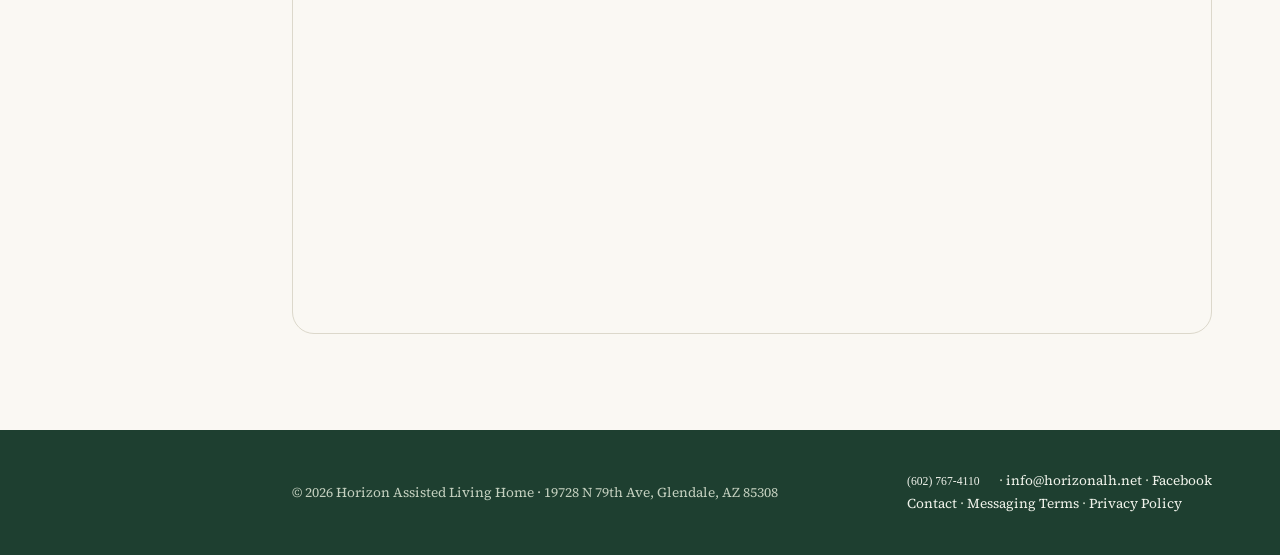
==== commit 696ee241: "Add SMS consent contact page, messaging terms, and privacy policy Adds three public pages so the SMS" ====
--- a/index.html
+++ b/index.html
@@ -5,6 +5,9 @@
 <meta name="viewport" content="width=device-width, initial-scale=1">
 <title>Horizon Assisted Living Home</title>
 <meta name="description" content="Horizon Assisted Living is a residential long-term care home in Glendale, Arizona offering Directed Care, Memory Care, and Respite Care. Caregivers on site 24 hours a day. Call us to schedule a tour.">
+<link rel="icon" href="/favicon.ico" sizes="32x32">
+<link rel="icon" href="/favicon.svg" type="image/svg+xml">
+<link rel="apple-touch-icon" href="/apple-touch-icon.png">
 <link rel="preconnect" href="https://fonts.googleapis.com">
 <link rel="preconnect" href="https://fonts.gstatic.com" crossorigin>
 <link rel="stylesheet" href="https://fonts.googleapis.com/css2?family=Bricolage+Grotesque:opsz,wght@12..96,400..800&family=Source+Serif+4:ital,opsz,wght@0,8..60,400..600;1,8..60,400..600&display=swap">
@@ -293,6 +296,20 @@
 form textarea{resize:vertical;min-height:120px}
 form .btn{justify-self:start;grid-column:1/-1;border:0;cursor:pointer}
 .form-note{grid-column:1/-1;font-size:.88rem;color:var(--ink-soft)}
+.optional{font-weight:400;color:var(--ink-soft);font-size:.82rem}
+form label.consent{
+  grid-column:1/-1;display:flex;gap:14px;align-items:flex-start;
+  background:var(--sand);border:1px solid var(--line);border-radius:16px;
+  padding:18px 20px;cursor:pointer;
+}
+form label.consent input[type=checkbox]{
+  width:22px;height:22px;flex:none;margin-top:3px;padding:0;
+  accent-color:var(--pine);cursor:pointer;
+}
+form label.consent input[type=checkbox]:focus-visible{outline:3px solid var(--sun);outline-offset:2px}
+form label.consent .consent-text{
+  font-family:var(--serif);font-weight:400;font-size:.95rem;line-height:1.55;color:var(--ink);
+}
 @media (max-width:820px){.contact-grid{grid-template-columns:1fr;gap:44px}.contact{padding:72px 0}}
 @media (max-width:560px){form{grid-template-columns:1fr;padding:24px}}
 .map-frame{margin-top:64px;border:1px solid var(--line);border-radius:22px;overflow:hidden}
@@ -560,10 +577,15 @@
         <label>First name<input name="first" autocomplete="given-name" required></label>
         <label>Last name<input name="last" autocomplete="family-name"></label>
         <label class="full">Your email<input type="email" name="email" autocomplete="email" required></label>
+        <label class="full">Phone number <span class="optional">(optional)</span><input type="tel" name="phone" autocomplete="tel" inputmode="tel" placeholder="(000) 000-0000"></label>
+        <label class="consent" for="sms-consent">
+          <input type="checkbox" id="sms-consent" name="sms_consent" value="yes">
+          <span class="consent-text">Yes, you may text me at this number. By checking this box you agree to receive SMS messages from Horizon ALH about your enquiry, scheduled tours, appointment reminders, and account notices. Consent is not a condition of any purchase or service. Message frequency varies. Message and data rates may apply. Reply STOP to cancel or HELP for help. See our <a href="/privacy/">Privacy Policy</a> and <a href="/messaging-terms/">Messaging Terms</a>.</span>
+        </label>
         <label class="full">Message<textarea name="message" required placeholder="Tell us a little about your loved one and what kind of care you are looking for."></textarea></label>
         <input type="text" name="_honey" style="display:none" tabindex="-1" autocomplete="off">
         <button class="btn btn-solid" type="submit">Send message</button>
-        <p class="form-note">Your message goes straight to info@horizonalh.net.</p>
+        <p class="form-note">Your message goes straight to info@horizonalh.net. The text message box is optional, and leaving it unchecked does not stop us replying.</p>
       </form>
     </div>
     <div class="wrap">
@@ -578,7 +600,7 @@
 <footer>
   <div class="wrap">
     <small>&copy; <span id="year">2026</span> Horizon Assisted Living Home &middot; 19728 N 79th Ave, Glendale, AZ 85308</small>
-    <small><a class="tel-link" href="#call" aria-label="Call Horizon Assisted Living"><img class="tel-img tel-img-sm" src="[data-uri]" alt="Call us"></a> &middot; <a href="mailto:info@horizonalh.net">info@horizonalh.net</a> &middot; <a href="https://www.facebook.com/horizonalh" target="_blank" rel="noopener">Facebook</a></small>
+    <small><a class="tel-link" href="#call" aria-label="Call Horizon Assisted Living"><img class="tel-img tel-img-sm" src="[data-uri]" alt="Call us"></a> &middot; <a href="mailto:info@horizonalh.net">info@horizonalh.net</a> &middot; <a href="https://www.facebook.com/horizonalh" target="_blank" rel="noopener">Facebook</a><br><a href="/contact/">Contact</a> &middot; <a href="/messaging-terms/">Messaging Terms</a> &middot; <a href="/privacy/">Privacy Policy</a></small>
   </div>
 </footer>
 
@@ -642,6 +664,10 @@
       body: JSON.stringify({
         name: fullName,
         email: f.email.value,
+        phone: f.phone.value,
+        sms_consent: f.sms_consent.checked
+          ? 'YES, opted in to SMS at ' + new Date().toISOString()
+          : 'No SMS consent given',
         message: f.message.value,
         _subject: 'Website inquiry from ' + fullName,
         _template: 'table',
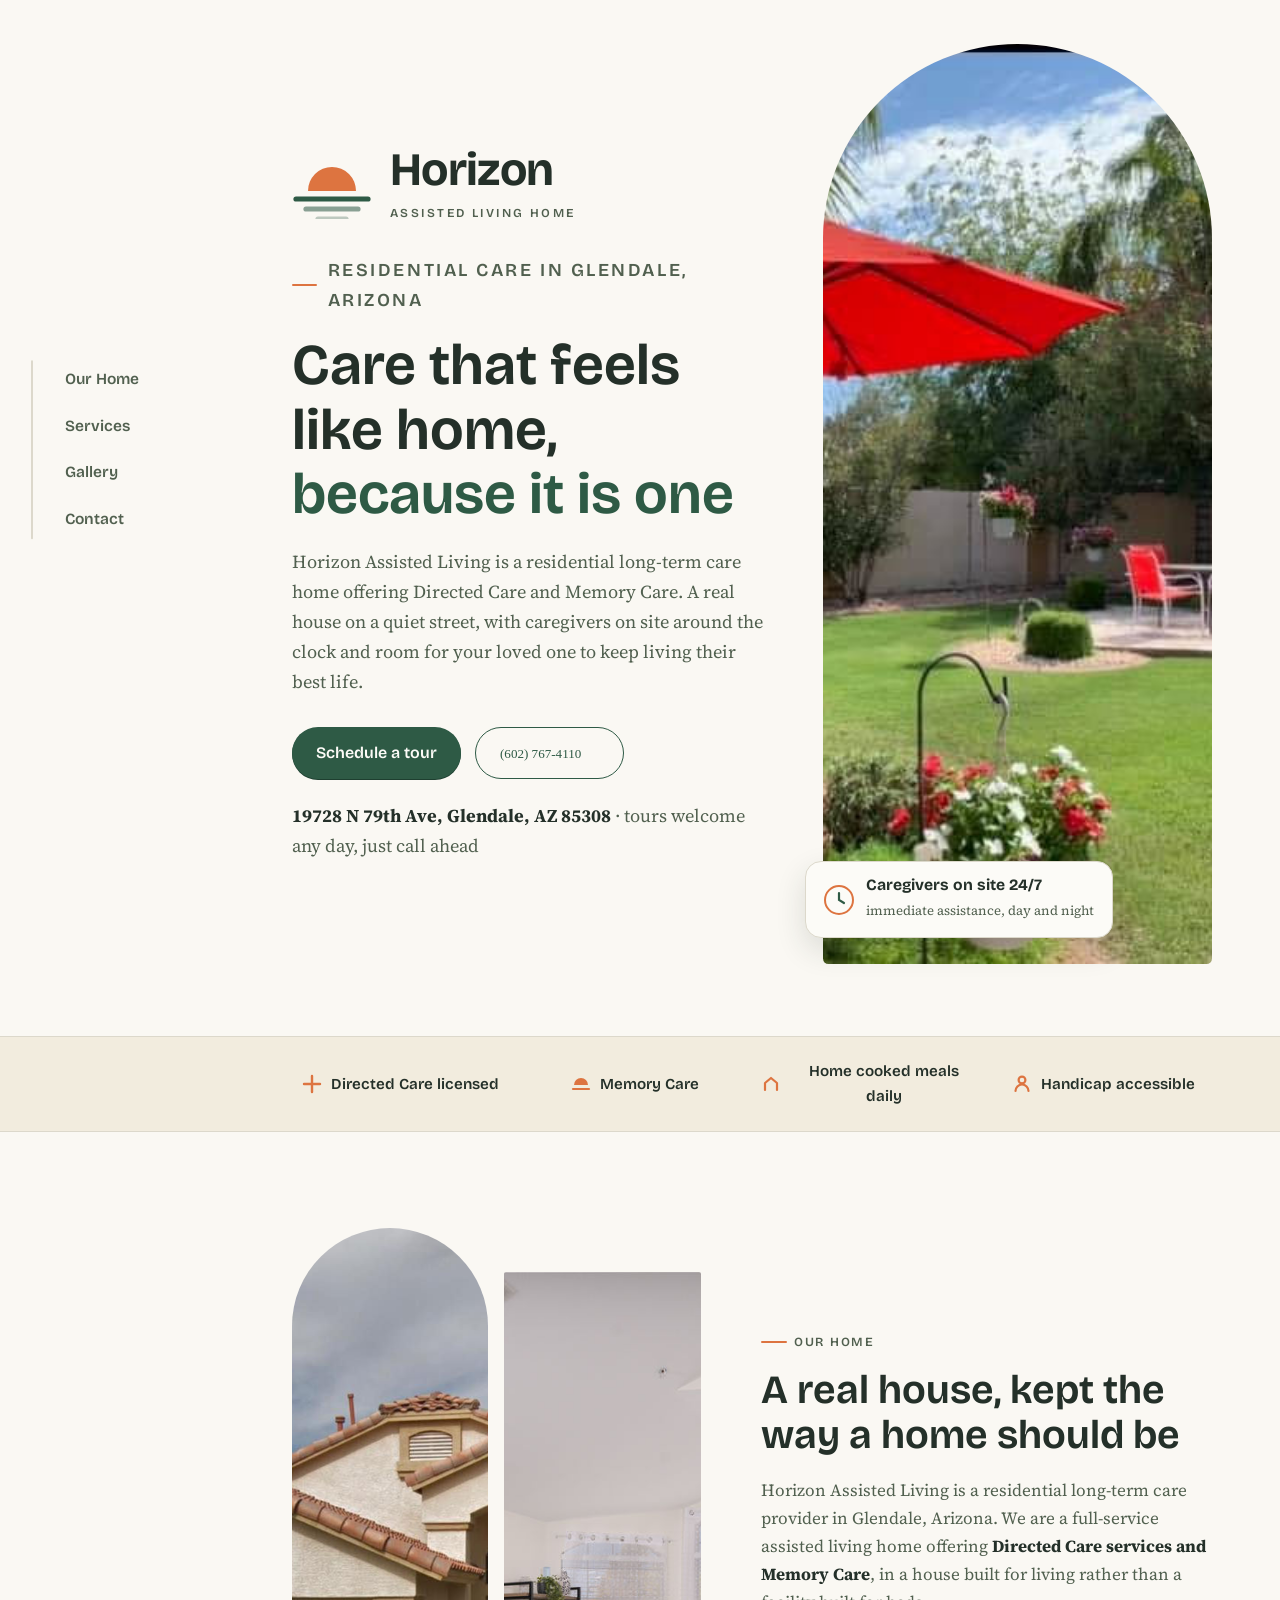
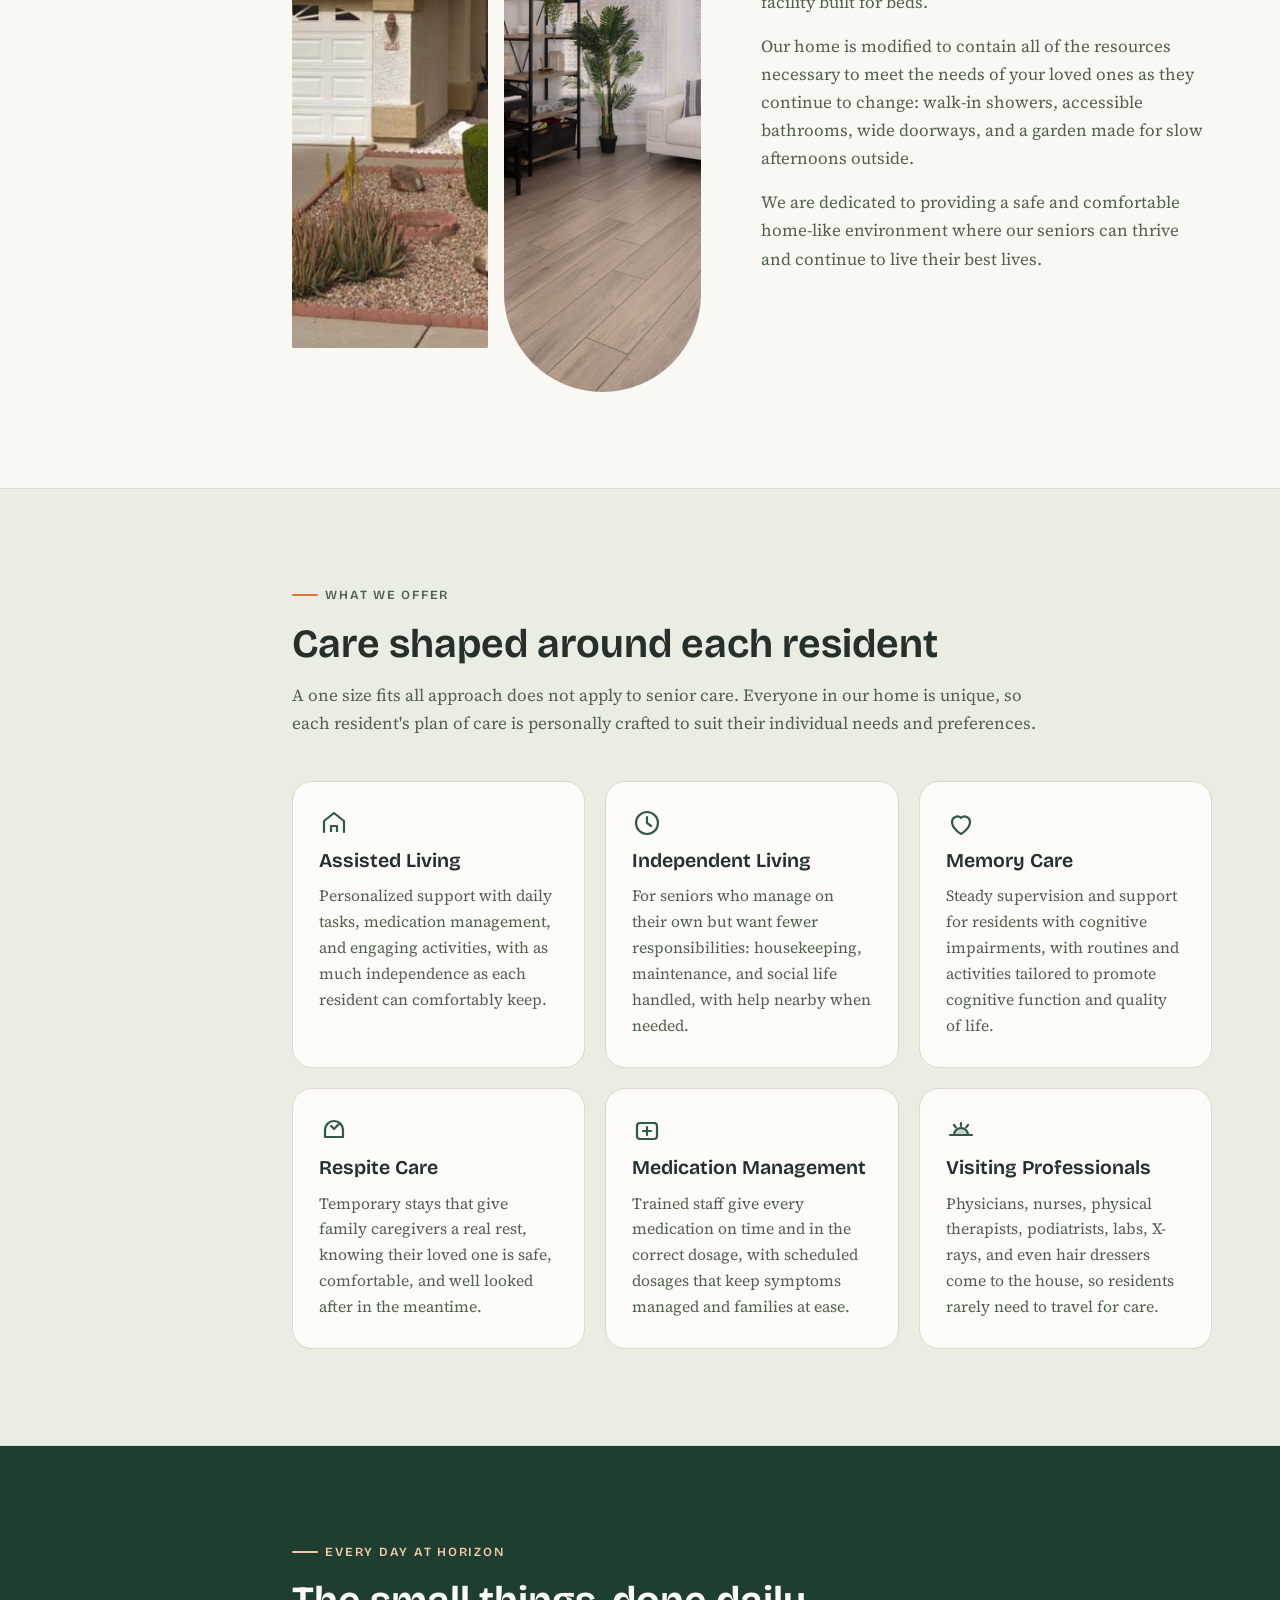
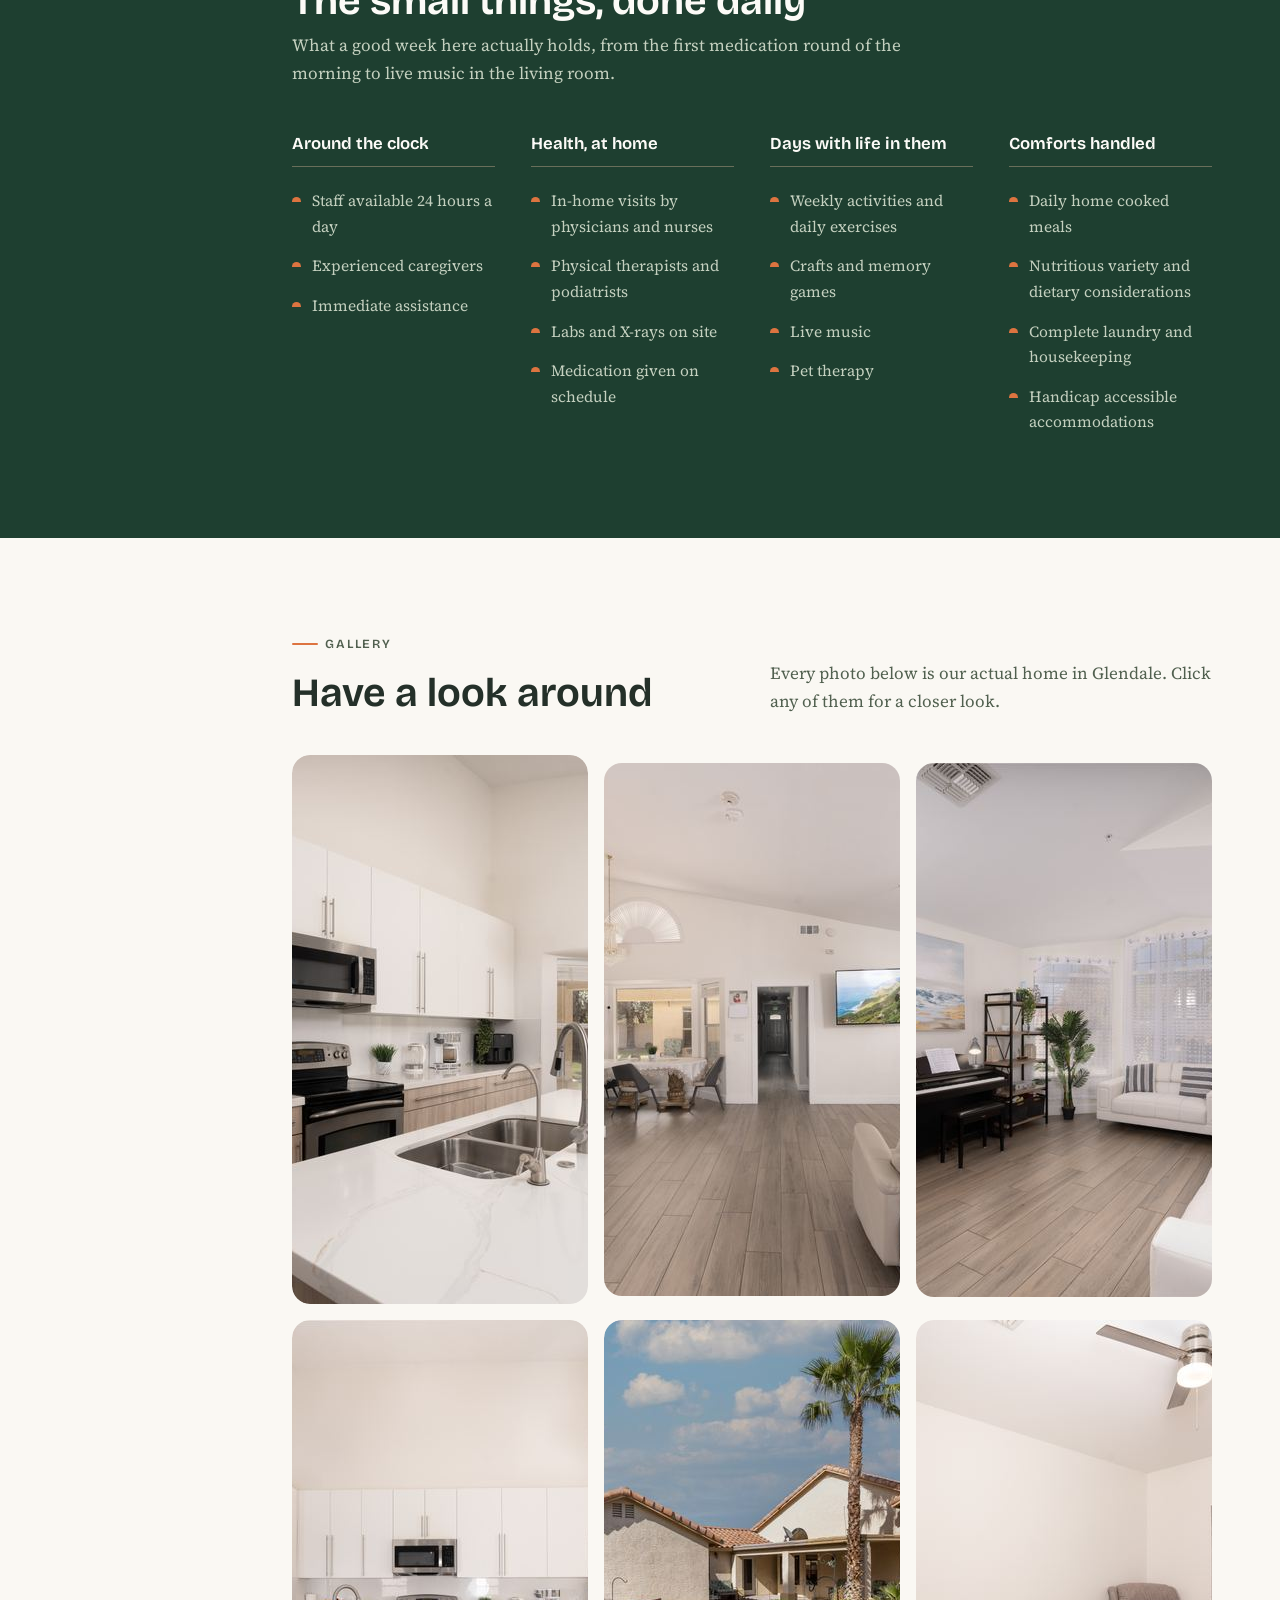
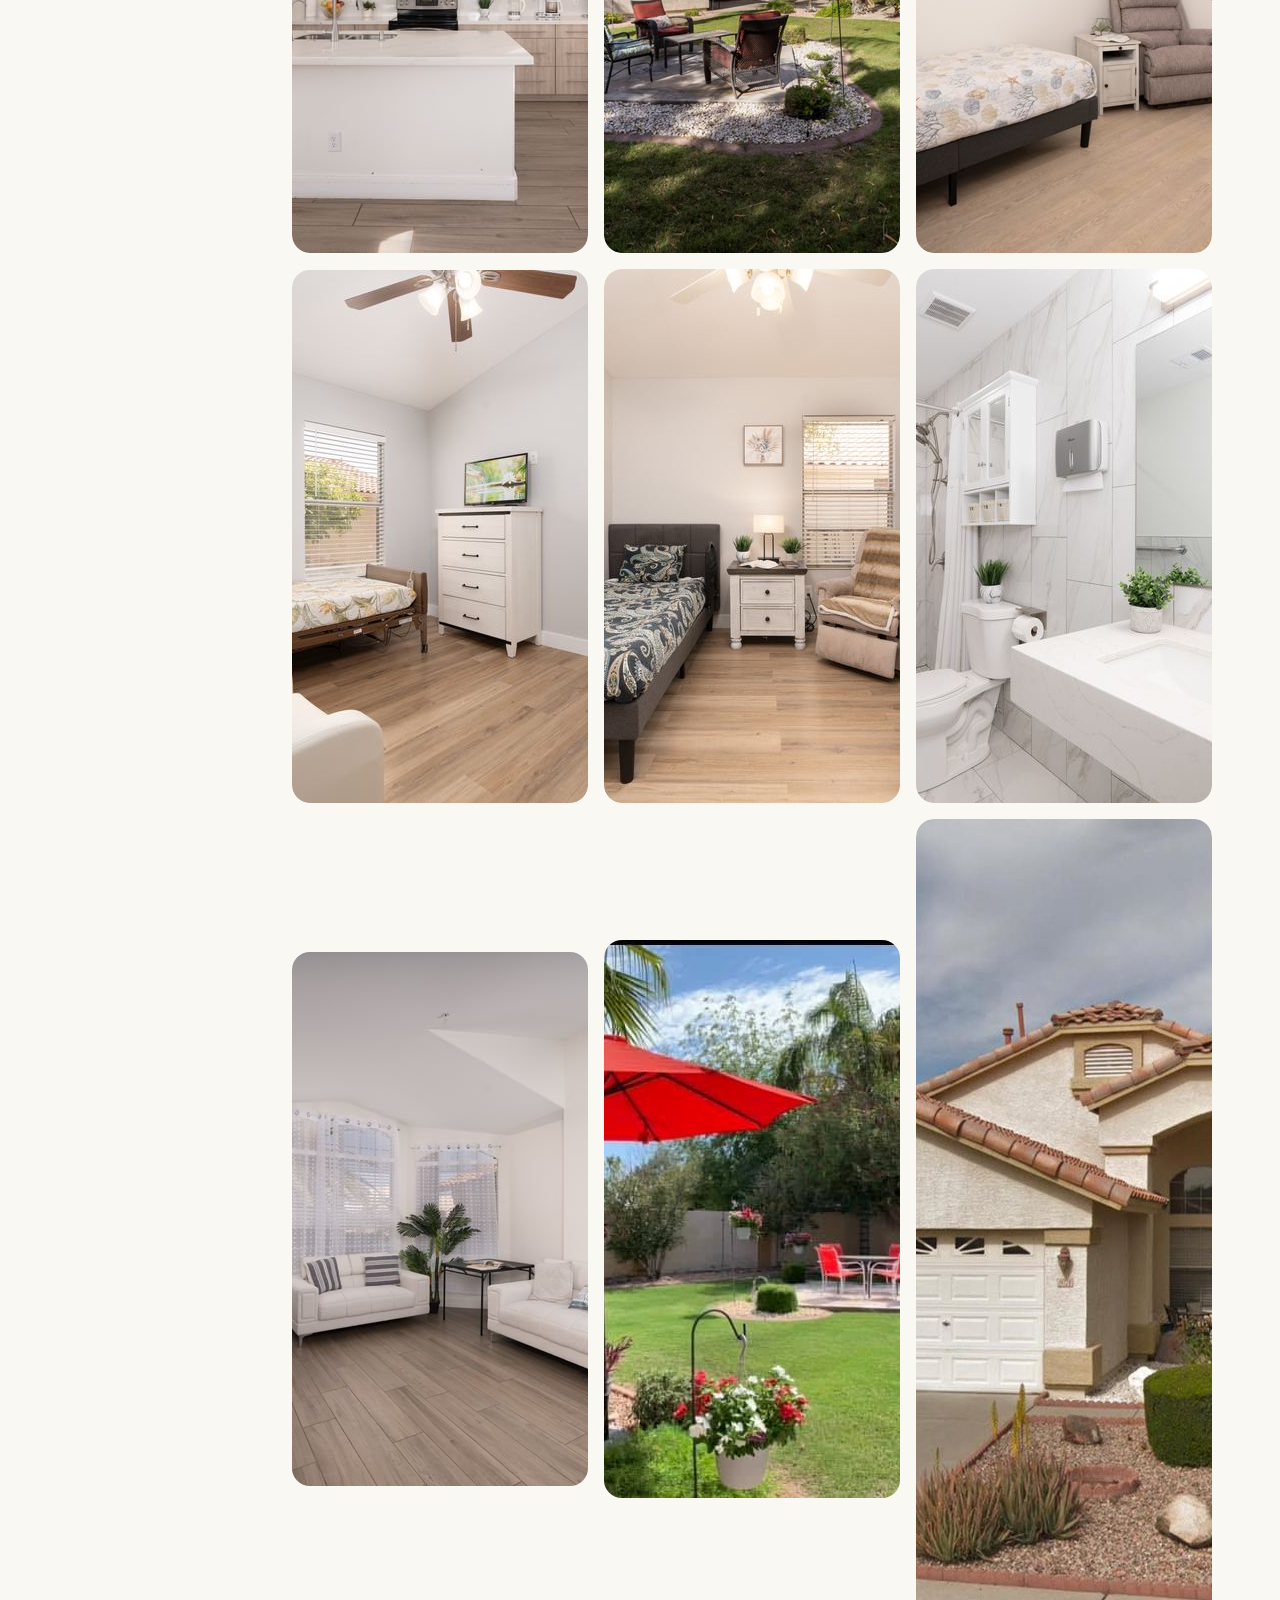
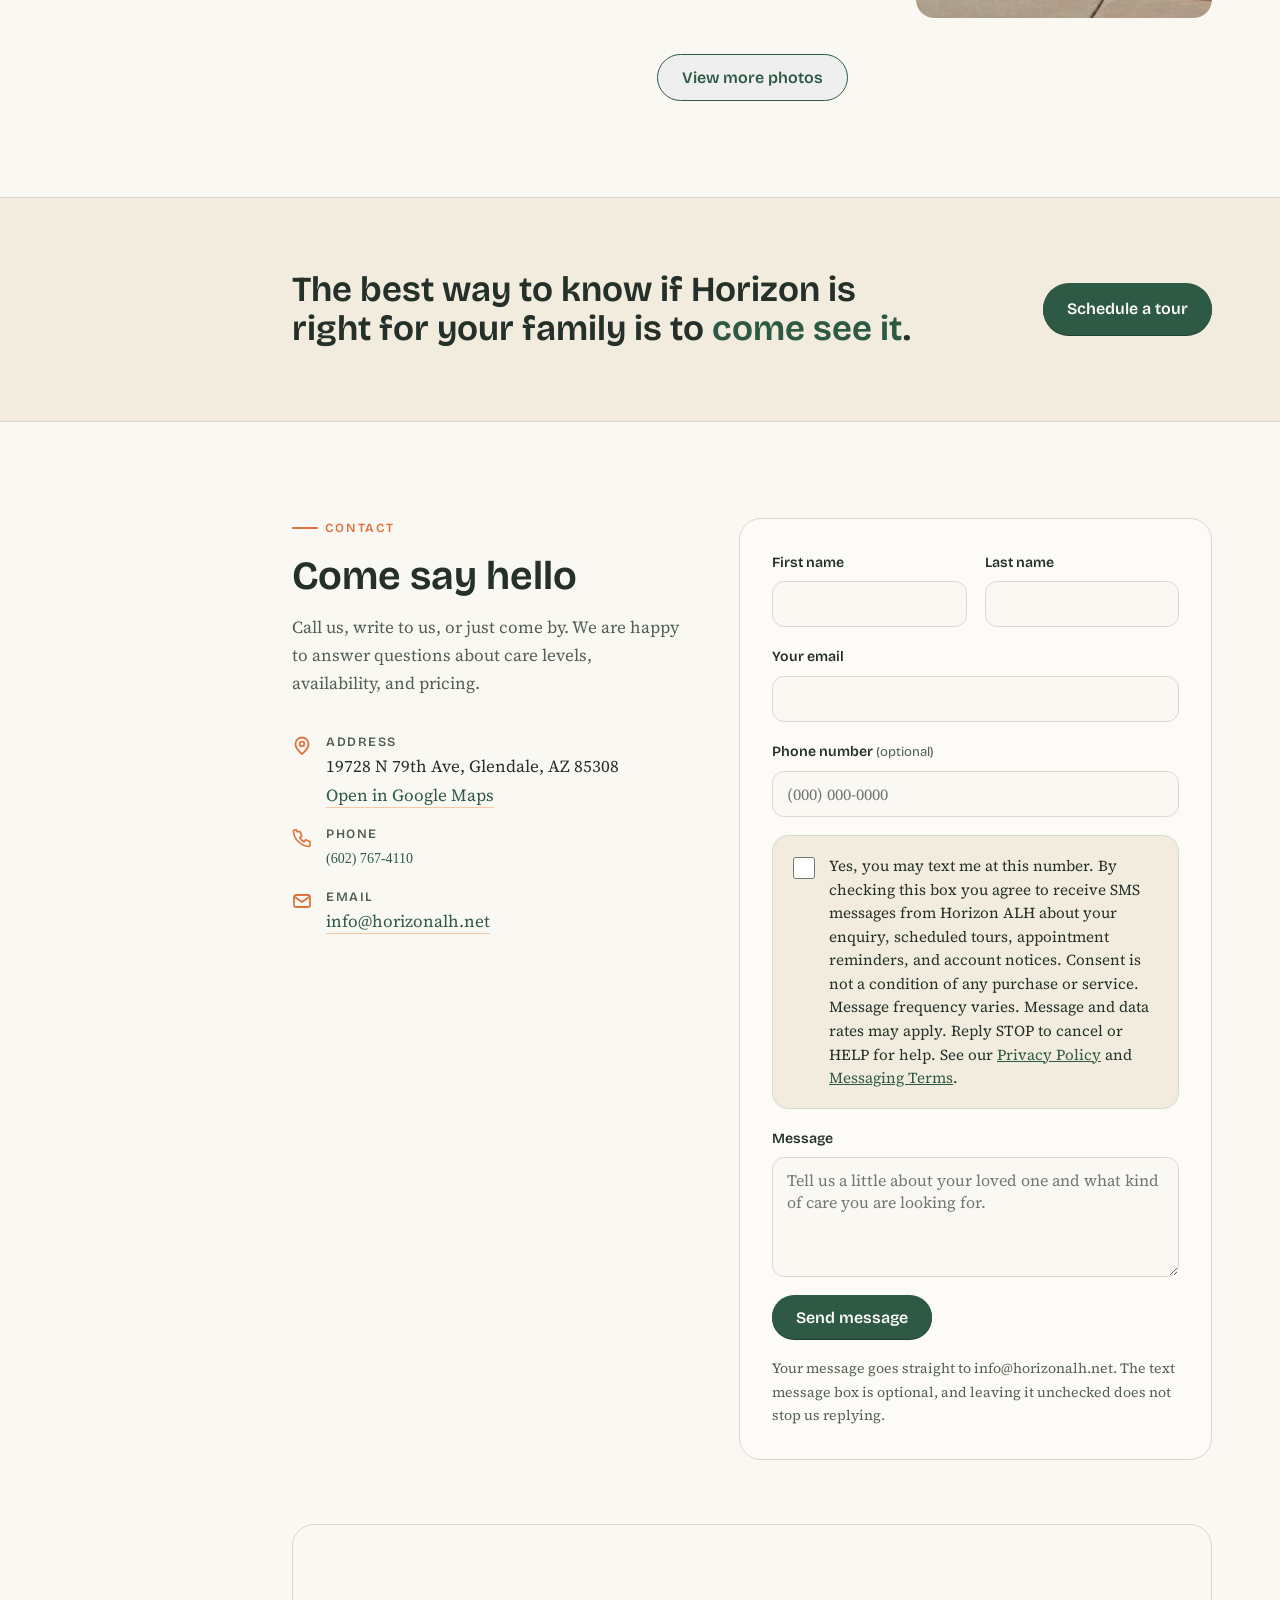
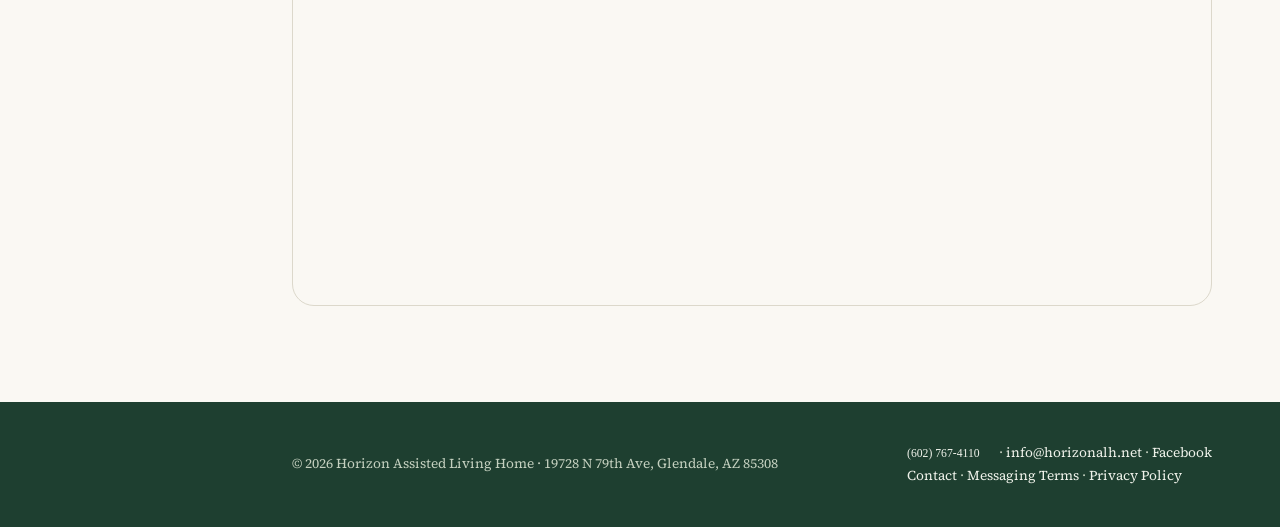
==== commit 5dc7b27e: "Keep the optional tag on the phone label line Co-Authored-By: Claude Opus 5 <noreply@anthropic.com>" ====
--- a/index.html
+++ b/index.html
@@ -577,7 +577,7 @@
         <label>First name<input name="first" autocomplete="given-name" required></label>
         <label>Last name<input name="last" autocomplete="family-name"></label>
         <label class="full">Your email<input type="email" name="email" autocomplete="email" required></label>
-        <label class="full">Phone number <span class="optional">(optional)</span><input type="tel" name="phone" autocomplete="tel" inputmode="tel" placeholder="(000) 000-0000"></label>
+        <label class="full"><span>Phone number <span class="optional">(optional)</span></span><input type="tel" name="phone" autocomplete="tel" inputmode="tel" placeholder="(000) 000-0000"></label>
         <label class="consent" for="sms-consent">
           <input type="checkbox" id="sms-consent" name="sms_consent" value="yes">
           <span class="consent-text">Yes, you may text me at this number. By checking this box you agree to receive SMS messages from Horizon ALH about your enquiry, scheduled tours, appointment reminders, and account notices. Consent is not a condition of any purchase or service. Message frequency varies. Message and data rates may apply. Reply STOP to cancel or HELP for help. See our <a href="/privacy/">Privacy Policy</a> and <a href="/messaging-terms/">Messaging Terms</a>.</span>
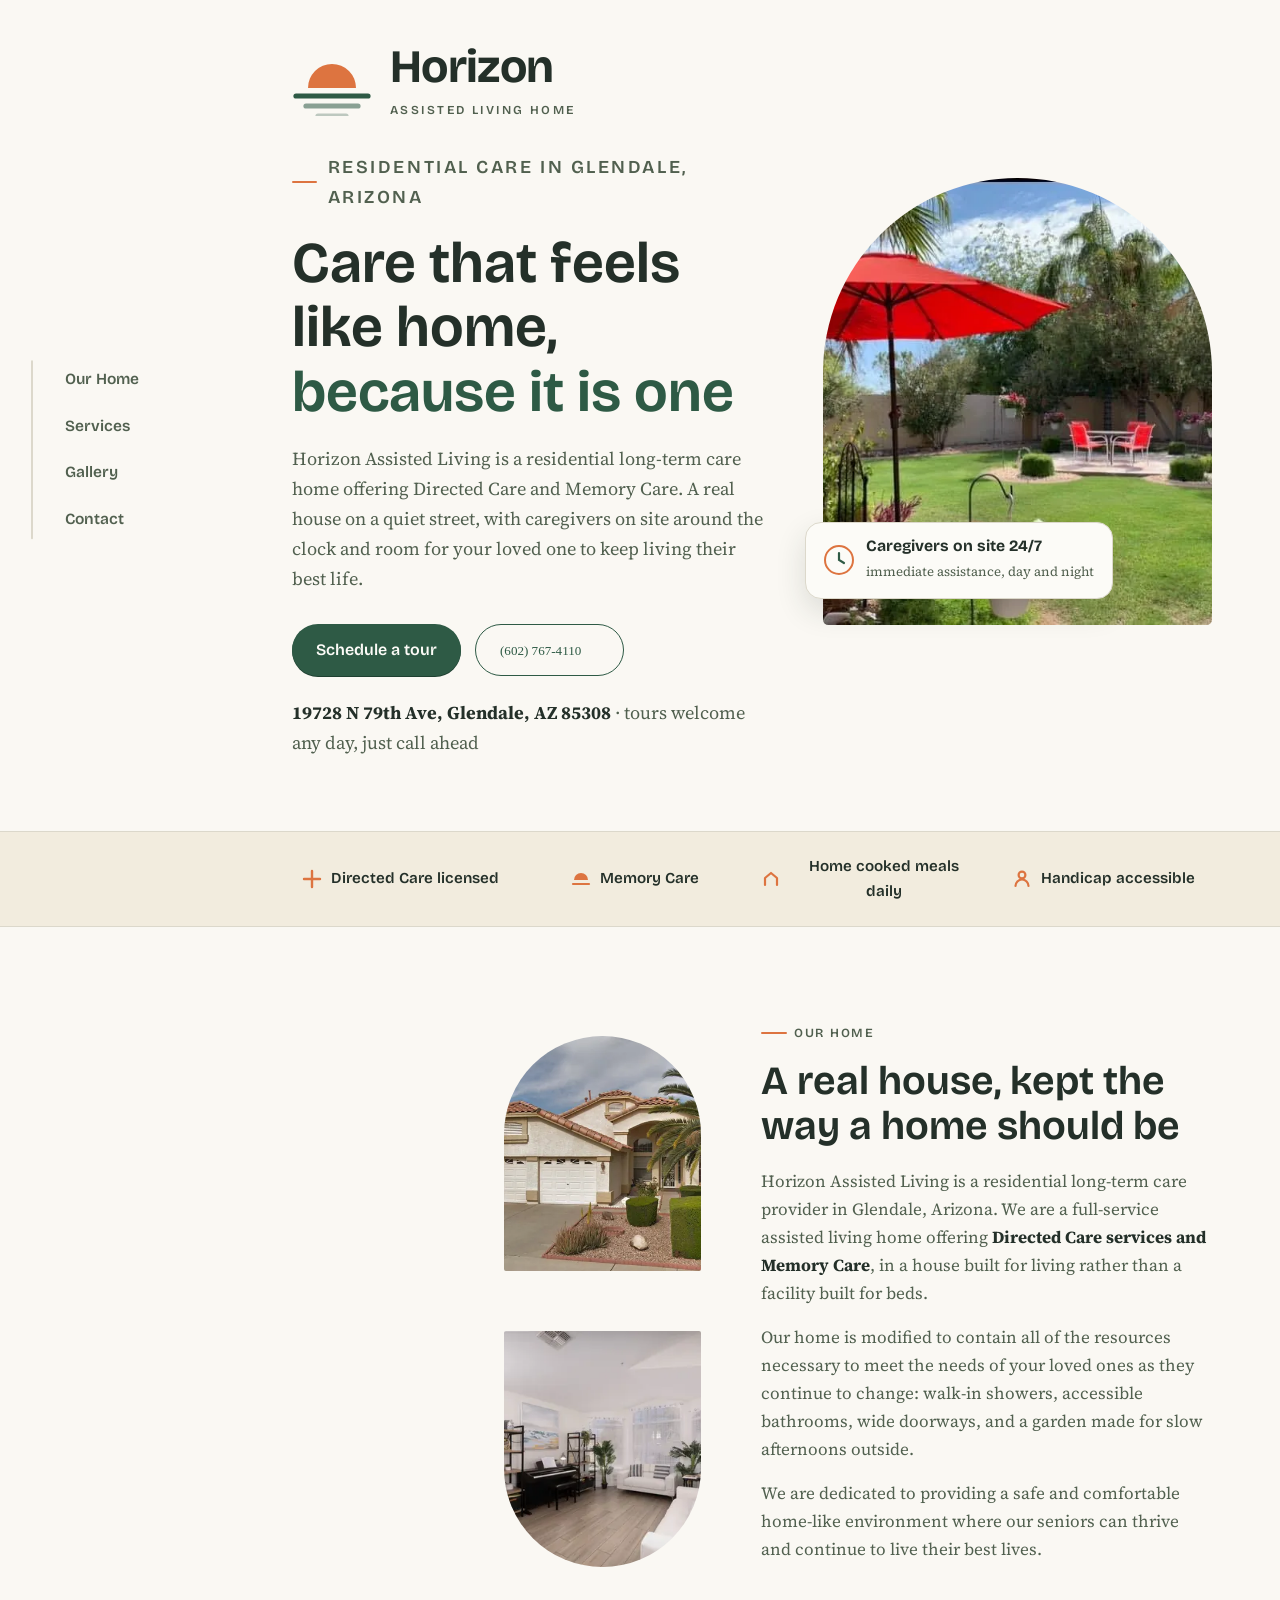
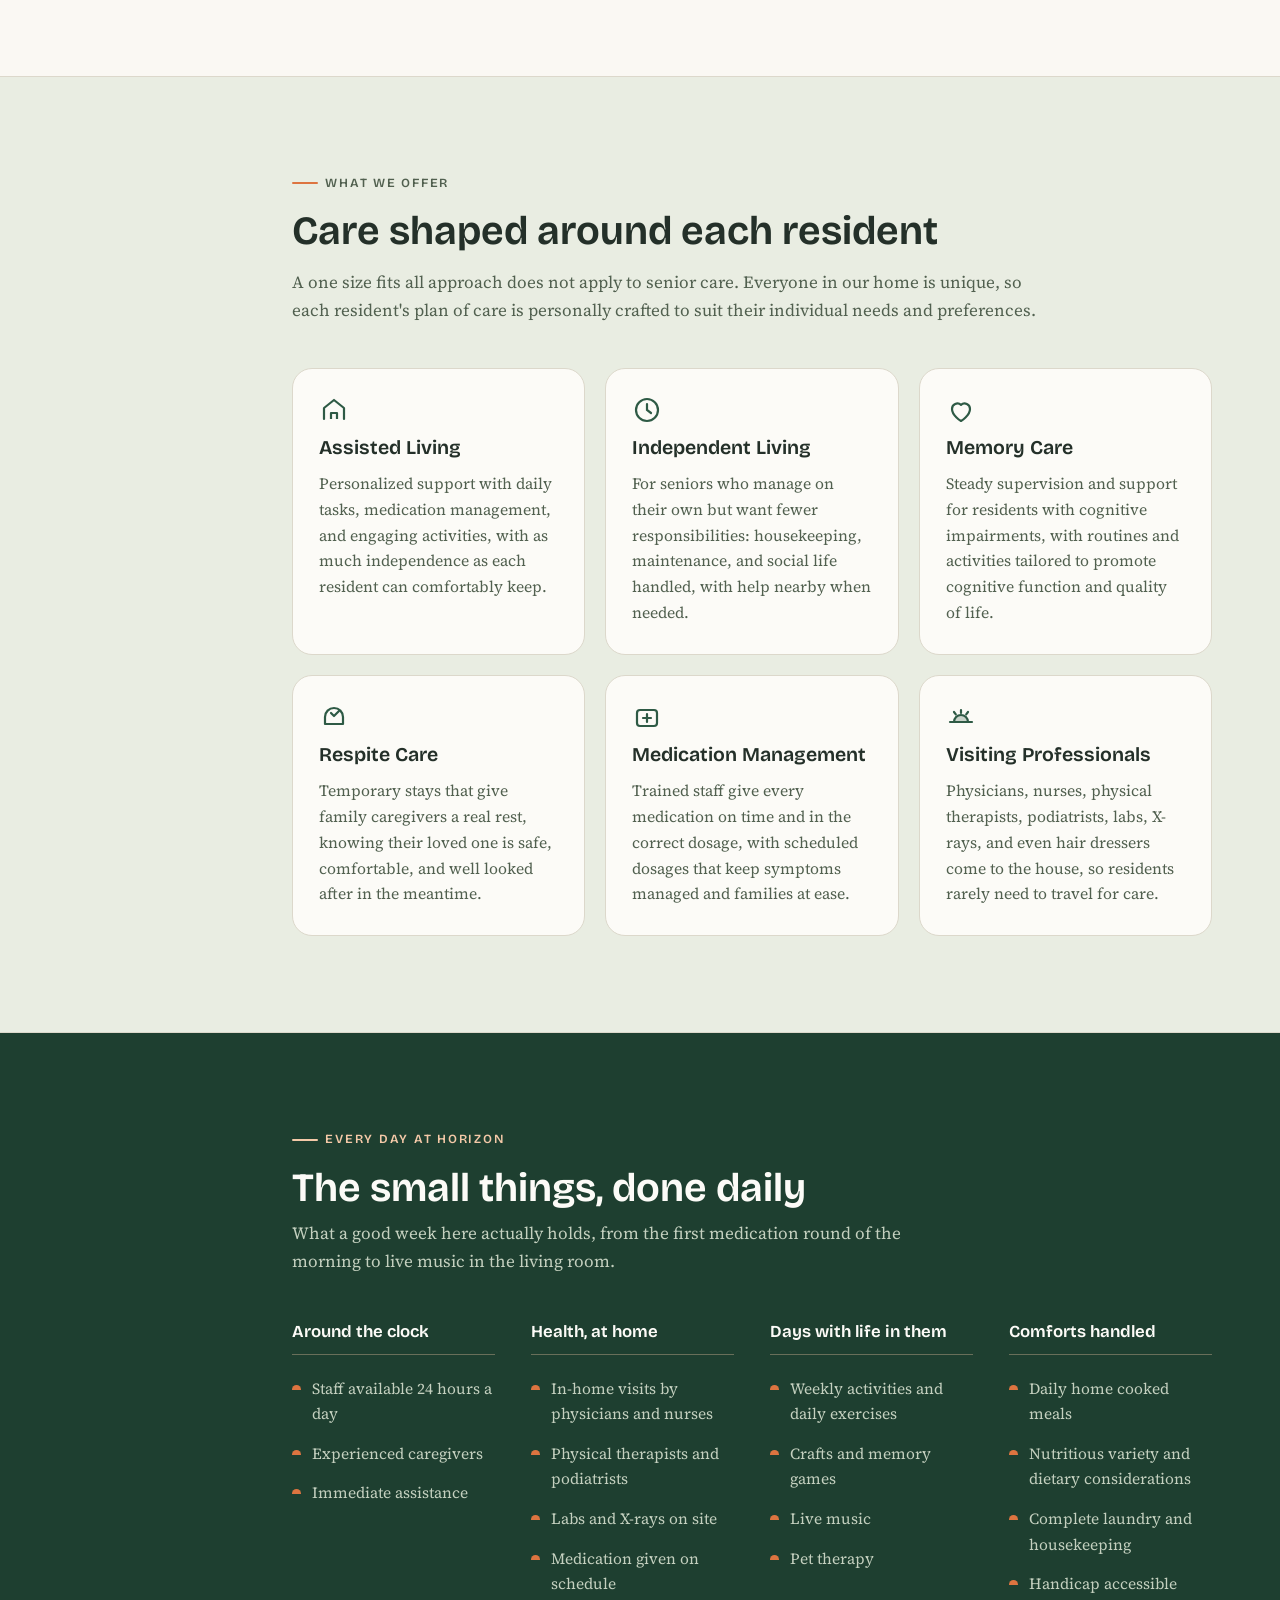
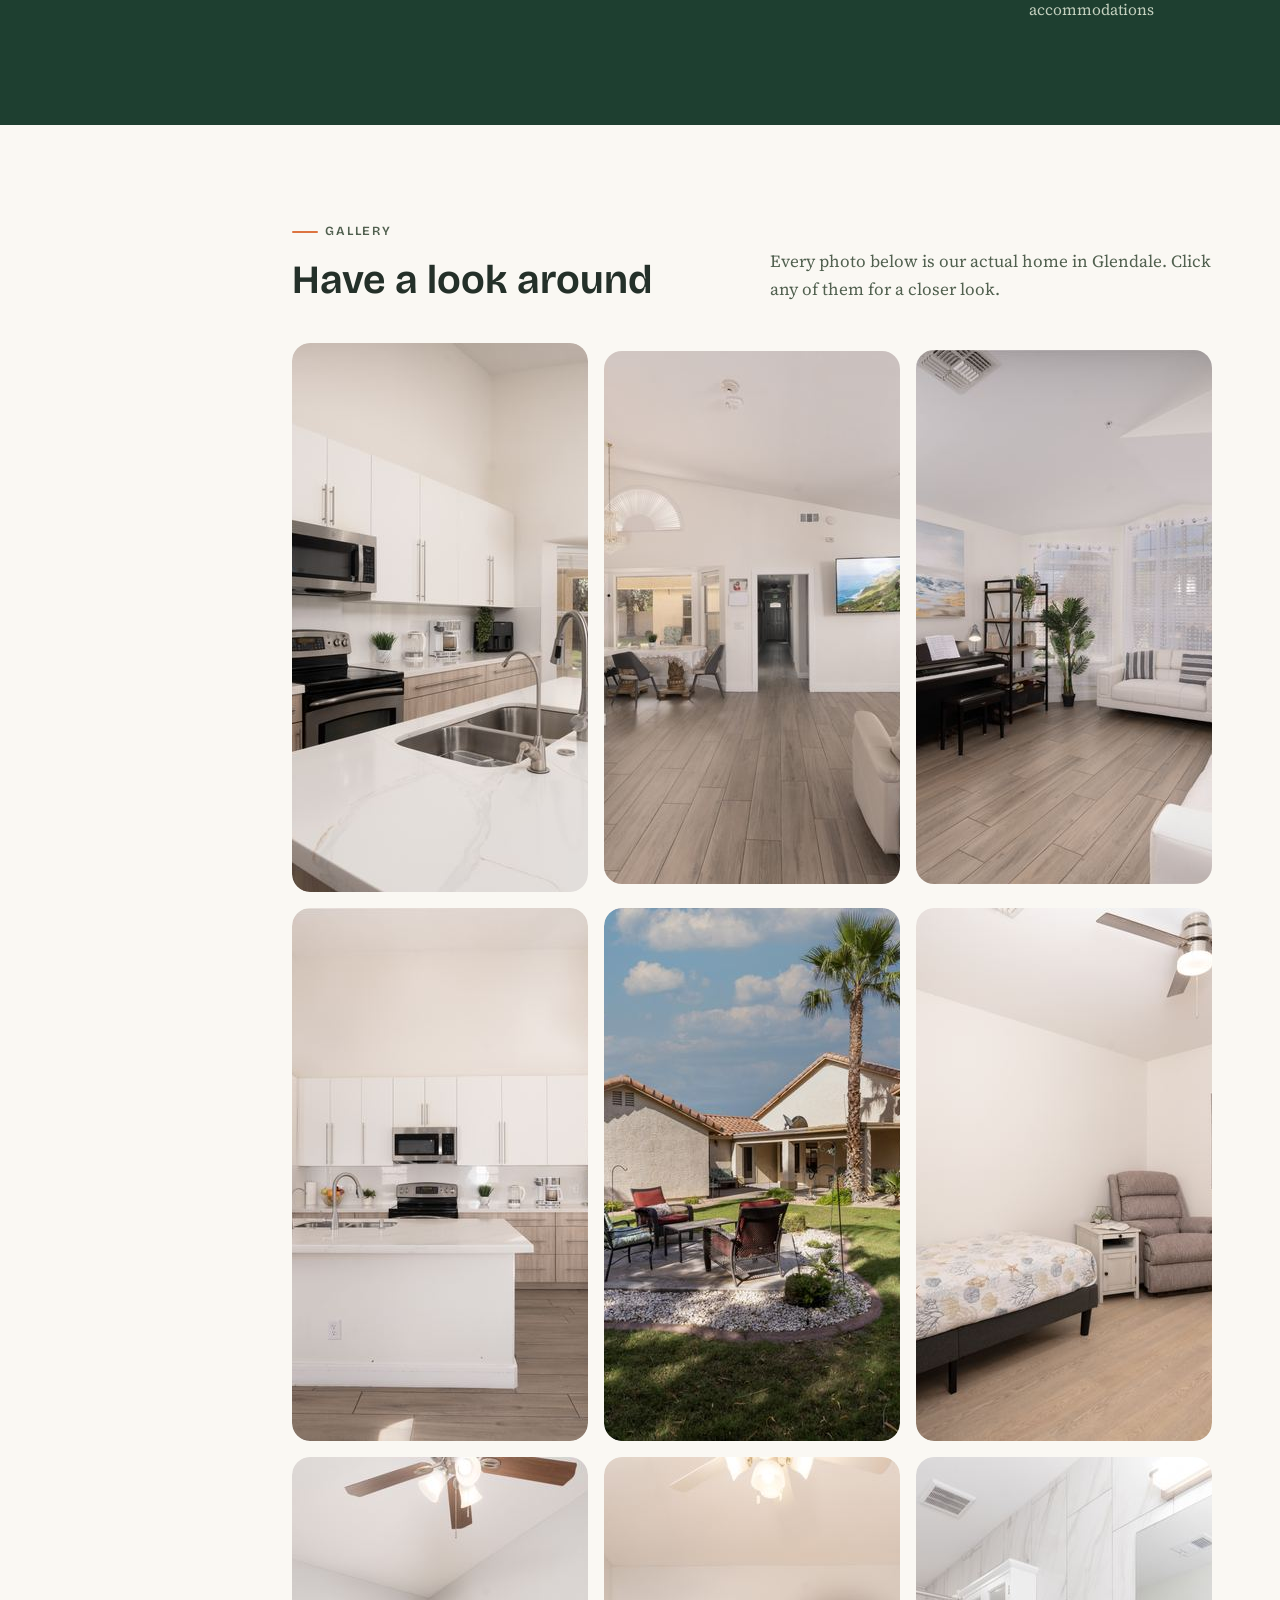
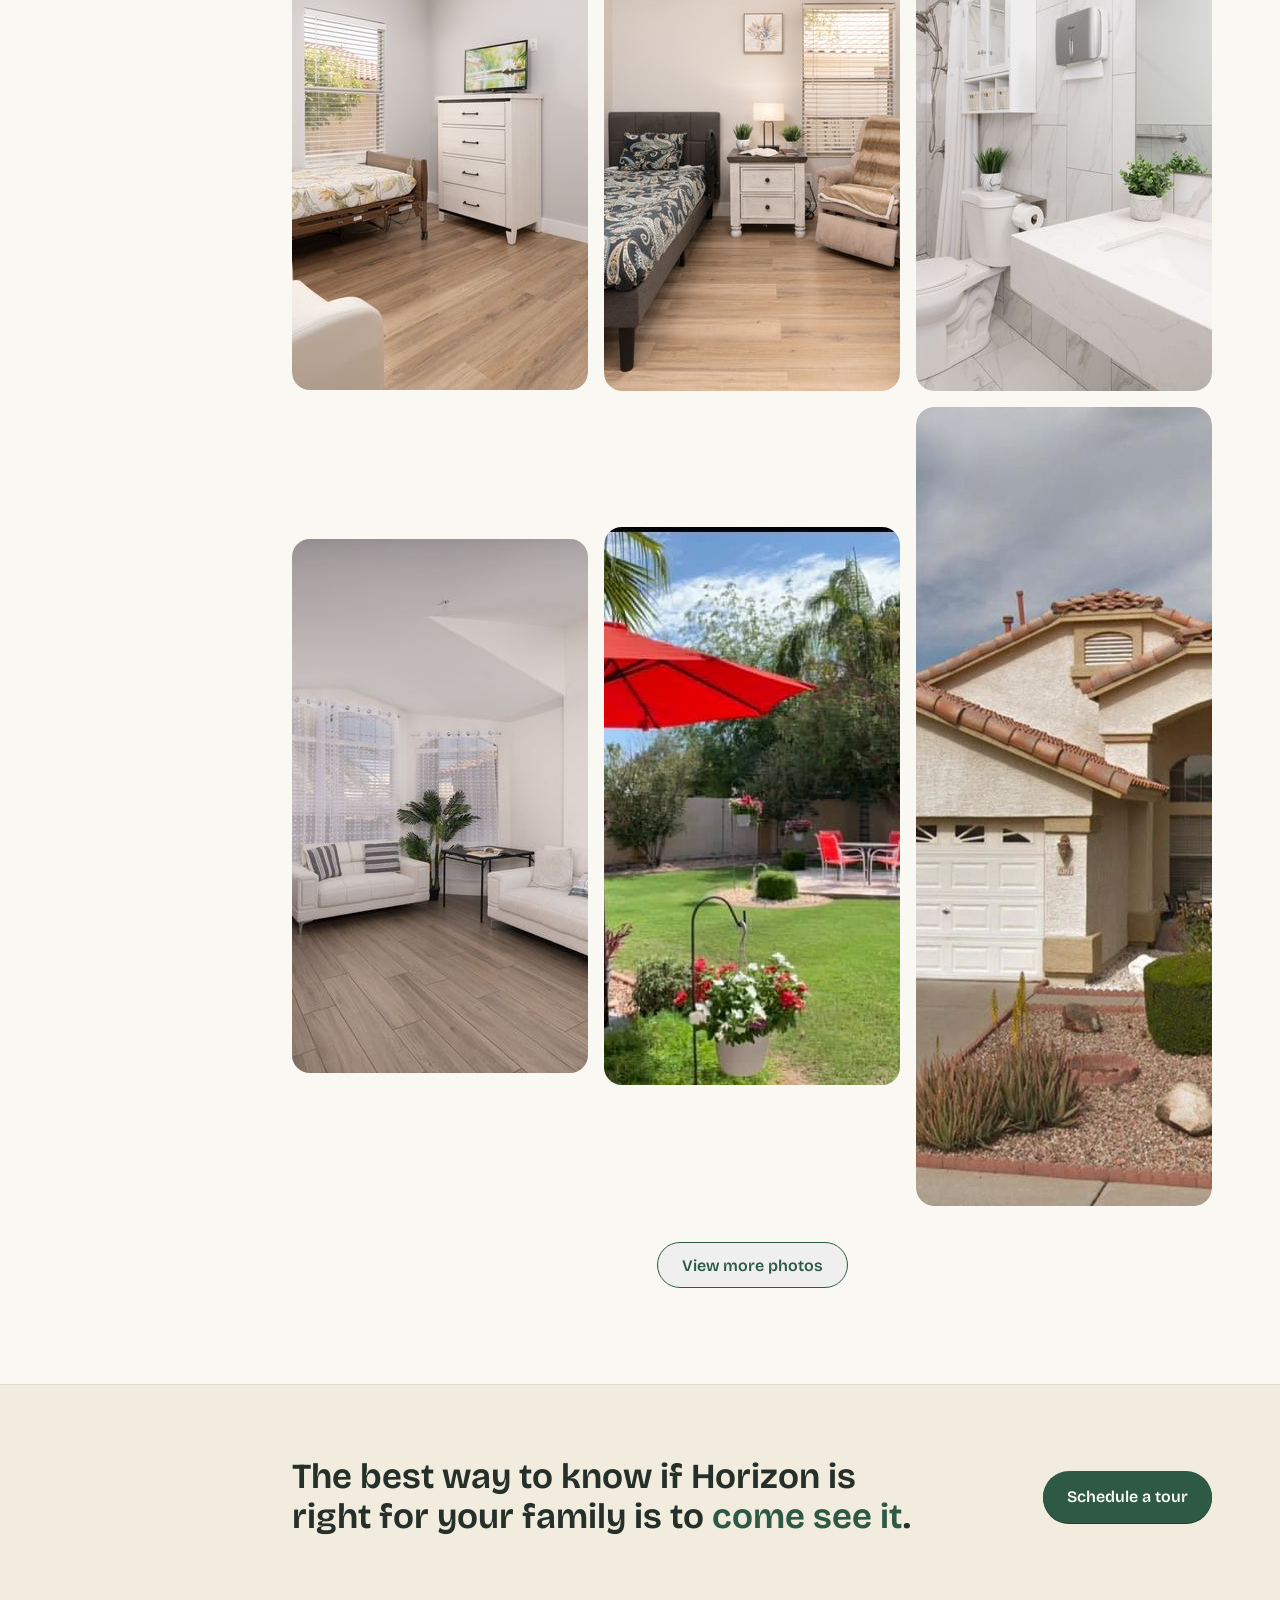
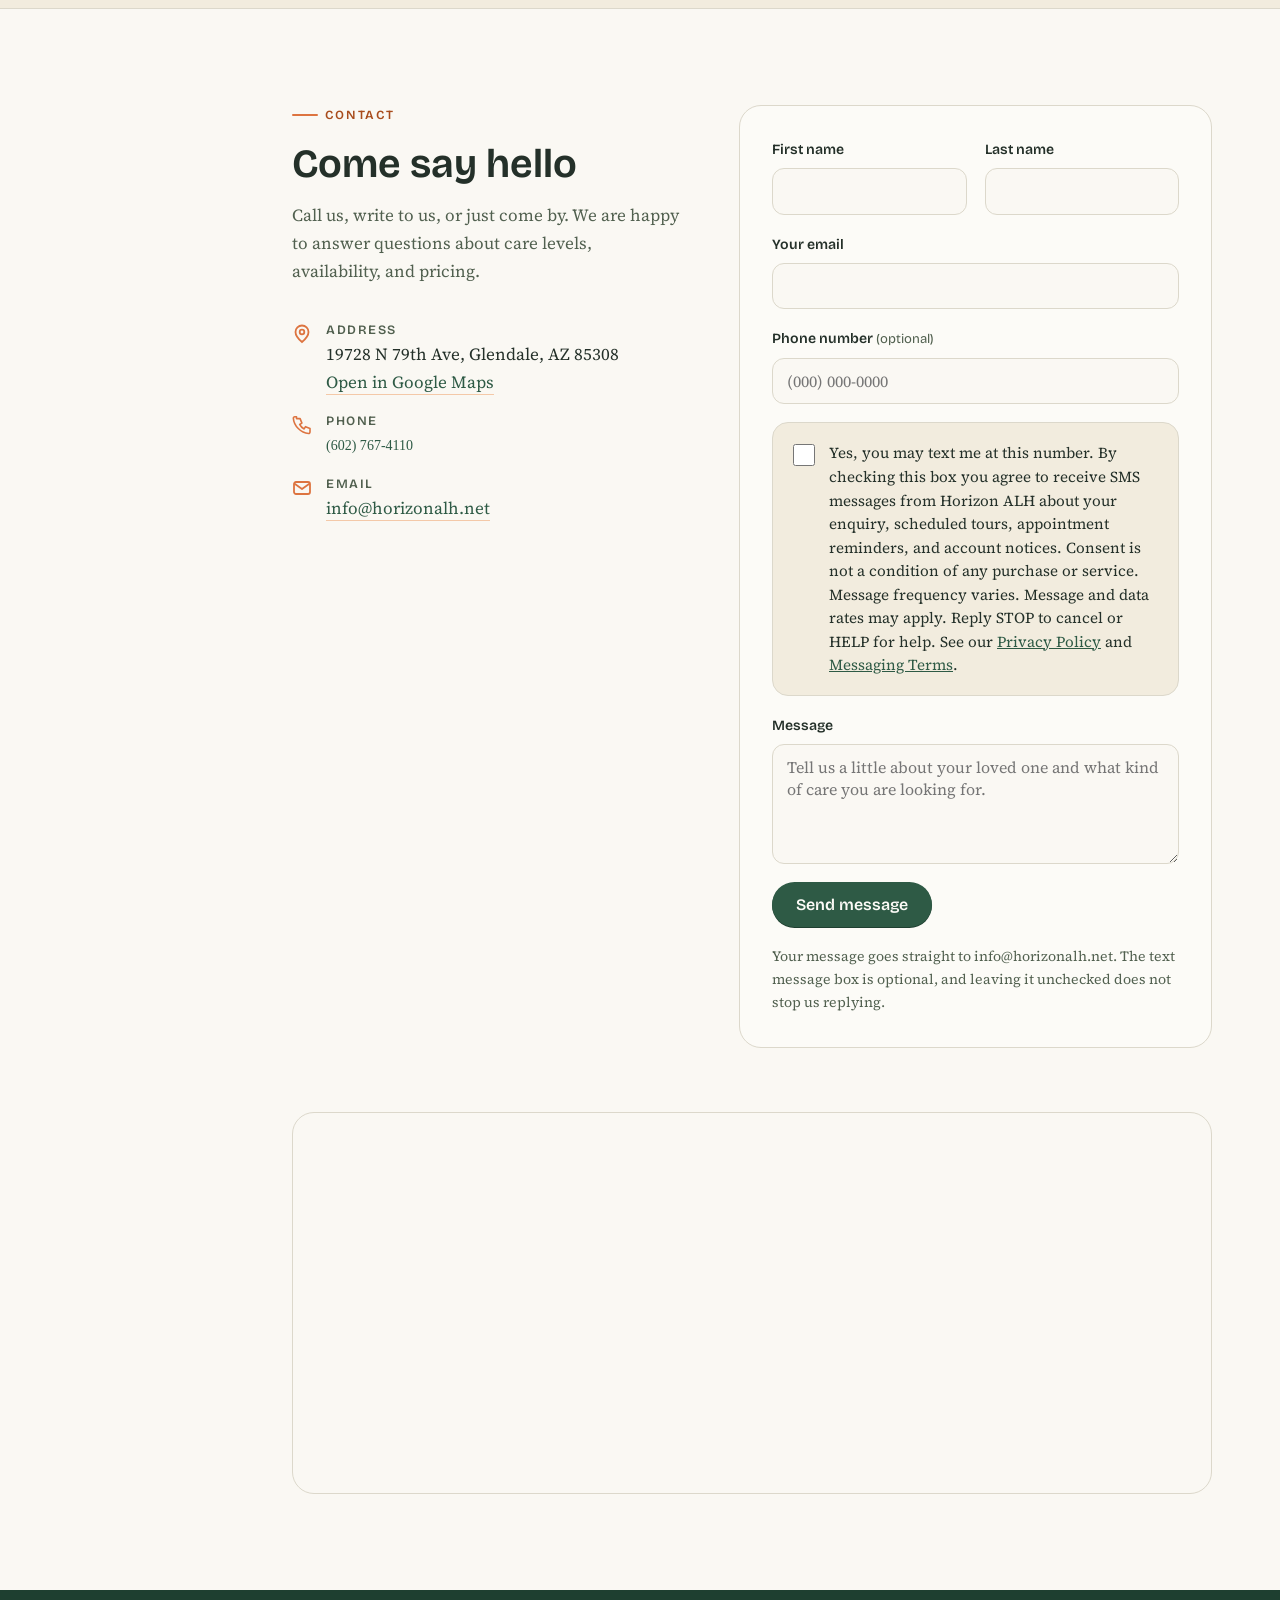
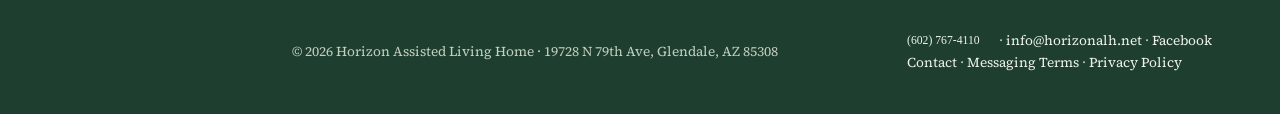
==== commit 284f25b9: "Serve lighter WebP photos, fix photo shapes, darken small labels The hero and Our home photos now co" ====
--- a/index.html
+++ b/index.html
@@ -3,14 +3,68 @@
 <head>
 <meta charset="utf-8">
 <meta name="viewport" content="width=device-width, initial-scale=1">
-<title>Horizon Assisted Living Home</title>
+<title>Horizon Assisted Living Home | Glendale, AZ</title>
 <meta name="description" content="Horizon Assisted Living is a residential long-term care home in Glendale, Arizona offering Directed Care, Memory Care, and Respite Care. Caregivers on site 24 hours a day. Call us to schedule a tour.">
+<link rel="canonical" href="https://www.horizonalh.net/">
+<meta property="og:type" content="website">
+<meta property="og:site_name" content="Horizon Assisted Living Home">
+<meta property="og:title" content="Horizon Assisted Living Home | Glendale, AZ">
+<meta property="og:description" content="Horizon Assisted Living is a residential long-term care home in Glendale, Arizona offering Directed Care, Memory Care, and Respite Care. Caregivers on site 24 hours a day. Call us to schedule a tour.">
+<meta property="og:url" content="https://www.horizonalh.net/">
+<meta property="og:image" content="https://www.horizonalh.net/images/d95c2f_895de3824c544cb294f5c0589e330dcd.jpg">
+<meta property="og:image:alt" content="The front of Horizon Assisted Living Home in Glendale, Arizona">
+<meta name="twitter:card" content="summary_large_image">
+<script type="application/ld+json">
+{
+  "@context": "https://schema.org",
+  "@type": "LocalBusiness",
+  "@id": "https://www.horizonalh.net/#business",
+  "name": "Horizon Assisted Living Home",
+  "url": "https://www.horizonalh.net/",
+  "description": "Horizon Assisted Living is a residential long-term care home in Glendale, Arizona offering Directed Care, Memory Care, and Respite Care. Caregivers on site 24 hours a day. Call us to schedule a tour.",
+  "image": "https://www.horizonalh.net/images/d95c2f_895de3824c544cb294f5c0589e330dcd.jpg",
+  "email": "info@horizonalh.net",
+  "address": {
+    "@type": "PostalAddress",
+    "streetAddress": "19728 N 79th Ave",
+    "addressLocality": "Glendale",
+    "addressRegion": "AZ",
+    "postalCode": "85308",
+    "addressCountry": "US"
+  },
+  "geo": {
+    "@type": "GeoCoordinates",
+    "latitude": 33.6634185,
+    "longitude": -112.2289035
+  },
+  "hasMap": "https://maps.google.com/?cid=8962275276666028087",
+  "openingHoursSpecification": {
+    "@type": "OpeningHoursSpecification",
+    "dayOfWeek": [
+      "Monday",
+      "Tuesday",
+      "Wednesday",
+      "Thursday",
+      "Friday",
+      "Saturday",
+      "Sunday"
+    ],
+    "opens": "00:00",
+    "closes": "23:59"
+  },
+  "areaServed": {
+    "@type": "City",
+    "name": "Glendale, Arizona"
+  }
+}
+</script>
 <link rel="icon" href="/favicon.ico" sizes="32x32">
 <link rel="icon" href="/favicon.svg" type="image/svg+xml">
 <link rel="apple-touch-icon" href="/apple-touch-icon.png">
 <link rel="preconnect" href="https://fonts.googleapis.com">
 <link rel="preconnect" href="https://fonts.gstatic.com" crossorigin>
-<link rel="stylesheet" href="https://fonts.googleapis.com/css2?family=Bricolage+Grotesque:opsz,wght@12..96,400..800&family=Source+Serif+4:ital,opsz,wght@0,8..60,400..600;1,8..60,400..600&display=swap">
+<link rel="preload" as="style" href="https://fonts.googleapis.com/css2?family=Bricolage+Grotesque:opsz,wght@12..96,400..800&family=Source+Serif+4:ital,opsz,wght@0,8..60,400..600;1,8..60,400..600&display=swap" onload="this.onload=null;this.rel='stylesheet'">
+<noscript><link rel="stylesheet" href="https://fonts.googleapis.com/css2?family=Bricolage+Grotesque:opsz,wght@12..96,400..800&family=Source+Serif+4:ital,opsz,wght@0,8..60,400..600;1,8..60,400..600&display=swap"></noscript>
 <style>
 :root{
   --paper:#FAF8F3;
@@ -21,6 +75,7 @@
   --sage:#E9EDE2;
   --sand:#F2ECDE;
   --sun:#DD7440;
+  --sun-ink:#A84C1C;
   --sun-soft:#F4C9A8;
   --line:#DCD8CB;
   --display:"Bricolage Grotesque",Georgia,serif;
@@ -42,7 +97,7 @@
 .wrap{max-width:1120px;margin:0 auto;padding:0 24px}
 .eyebrow{
   font-family:var(--display);font-size:.78rem;font-weight:600;
-  text-transform:uppercase;letter-spacing:.14em;color:var(--sun);
+  text-transform:uppercase;letter-spacing:.14em;color:var(--sun-ink);
   display:flex;align-items:center;gap:.6em;
 }
 .eyebrow::before{content:"";width:26px;height:2px;background:var(--sun);border-radius:2px}
@@ -130,6 +185,8 @@
 .hero-ctas{display:flex;flex-wrap:wrap;gap:14px;margin-top:30px}
 .hero-note{margin-top:22px;font-size:.95rem;color:var(--ink-soft)}
 .hero-note strong{color:var(--ink)}
+picture{display:contents}
+.hero-photo img,.about-photos img{height:auto}
 .hero-photo{position:relative}
 .hero-photo img{
   width:100%;aspect-ratio:4/4.6;object-fit:cover;
@@ -169,8 +226,8 @@
 .about p strong{color:var(--ink)}
 .about-photos{display:grid;grid-template-columns:1fr 1fr;gap:16px;align-items:start}
 .about-photos img{border-radius:20px;object-fit:cover;width:100%}
-.about-photos img:first-child{aspect-ratio:3/3.6;border-radius:999px 999px 20px 20px}
-.about-photos img:last-child{aspect-ratio:3/3.6;margin-top:44px;border-radius:20px 20px 999px 999px}
+.about-photos picture:first-child img{aspect-ratio:3/3.6;border-radius:999px 999px 20px 20px}
+.about-photos picture:last-child img{aspect-ratio:3/3.6;margin-top:44px;border-radius:20px 20px 999px 999px}
 @media (max-width:820px){.about-grid{grid-template-columns:1fr;gap:40px}.about{padding:72px 0}}
 
 /* services */
@@ -368,7 +425,7 @@
         </nav>
       </div>
       <div class="hero-photo">
-        <img src="images/d95c2f_7fcc906389e7464fadb04c7044795a62.jpg" alt="The backyard garden at Horizon: a shaded patio table among flower beds and palm trees" width="800" height="920">
+        <picture><source type="image/webp" srcset="images/d95c2f_7fcc906389e7464fadb04c7044795a62-480.webp 480w, images/d95c2f_7fcc906389e7464fadb04c7044795a62.webp 750w" sizes="(max-width:820px) calc(114vw - 55px), 710px"><img src="images/d95c2f_7fcc906389e7464fadb04c7044795a62.jpg" fetchpriority="high" alt="The backyard garden at Horizon: a shaded patio table among flower beds and palm trees" width="800" height="920"></picture>
         <div class="badge">
           <svg width="30" height="30" viewBox="0 0 30 30" fill="none" aria-hidden="true">
             <circle cx="15" cy="15" r="14" stroke="#DD7440" stroke-width="2"/>
@@ -392,8 +449,8 @@
   <section class="about" id="about">
     <div class="wrap about-grid">
       <div class="about-photos">
-        <img src="images/d95c2f_895de3824c544cb294f5c0589e330dcd.jpg" alt="The front of the house: a single-story Arizona home with palm trees and tended gardens" width="600" height="720" loading="lazy">
-        <img src="images/d95c2f_052934d73ebb43c8b9b4aedeec84de40.jpg" alt="A bright living room with a piano, bookshelves, and comfortable seating" width="600" height="720" loading="lazy">
+        <picture><source type="image/webp" srcset="images/d95c2f_895de3824c544cb294f5c0589e330dcd-400.webp 400w, images/d95c2f_895de3824c544cb294f5c0589e330dcd-600.webp 600w, images/d95c2f_895de3824c544cb294f5c0589e330dcd.webp 960w" sizes="(max-width:820px) calc(60vw - 39px), 280px"><img src="images/d95c2f_895de3824c544cb294f5c0589e330dcd.jpg" alt="The front of the house: a single-story Arizona home with palm trees and tended gardens" width="600" height="720" loading="lazy"></picture>
+        <picture><source type="image/webp" srcset="images/d95c2f_052934d73ebb43c8b9b4aedeec84de40-480.webp 480w, images/d95c2f_052934d73ebb43c8b9b4aedeec84de40-800.webp 800w, images/d95c2f_052934d73ebb43c8b9b4aedeec84de40.webp 1200w" sizes="(max-width:820px) calc(90vw - 58px), 420px"><img src="images/d95c2f_052934d73ebb43c8b9b4aedeec84de40.jpg" alt="A bright living room with a piano, bookshelves, and comfortable seating" width="600" height="720" loading="lazy"></picture>
       </div>
       <div>
         <p class="eyebrow">Our home</p>
